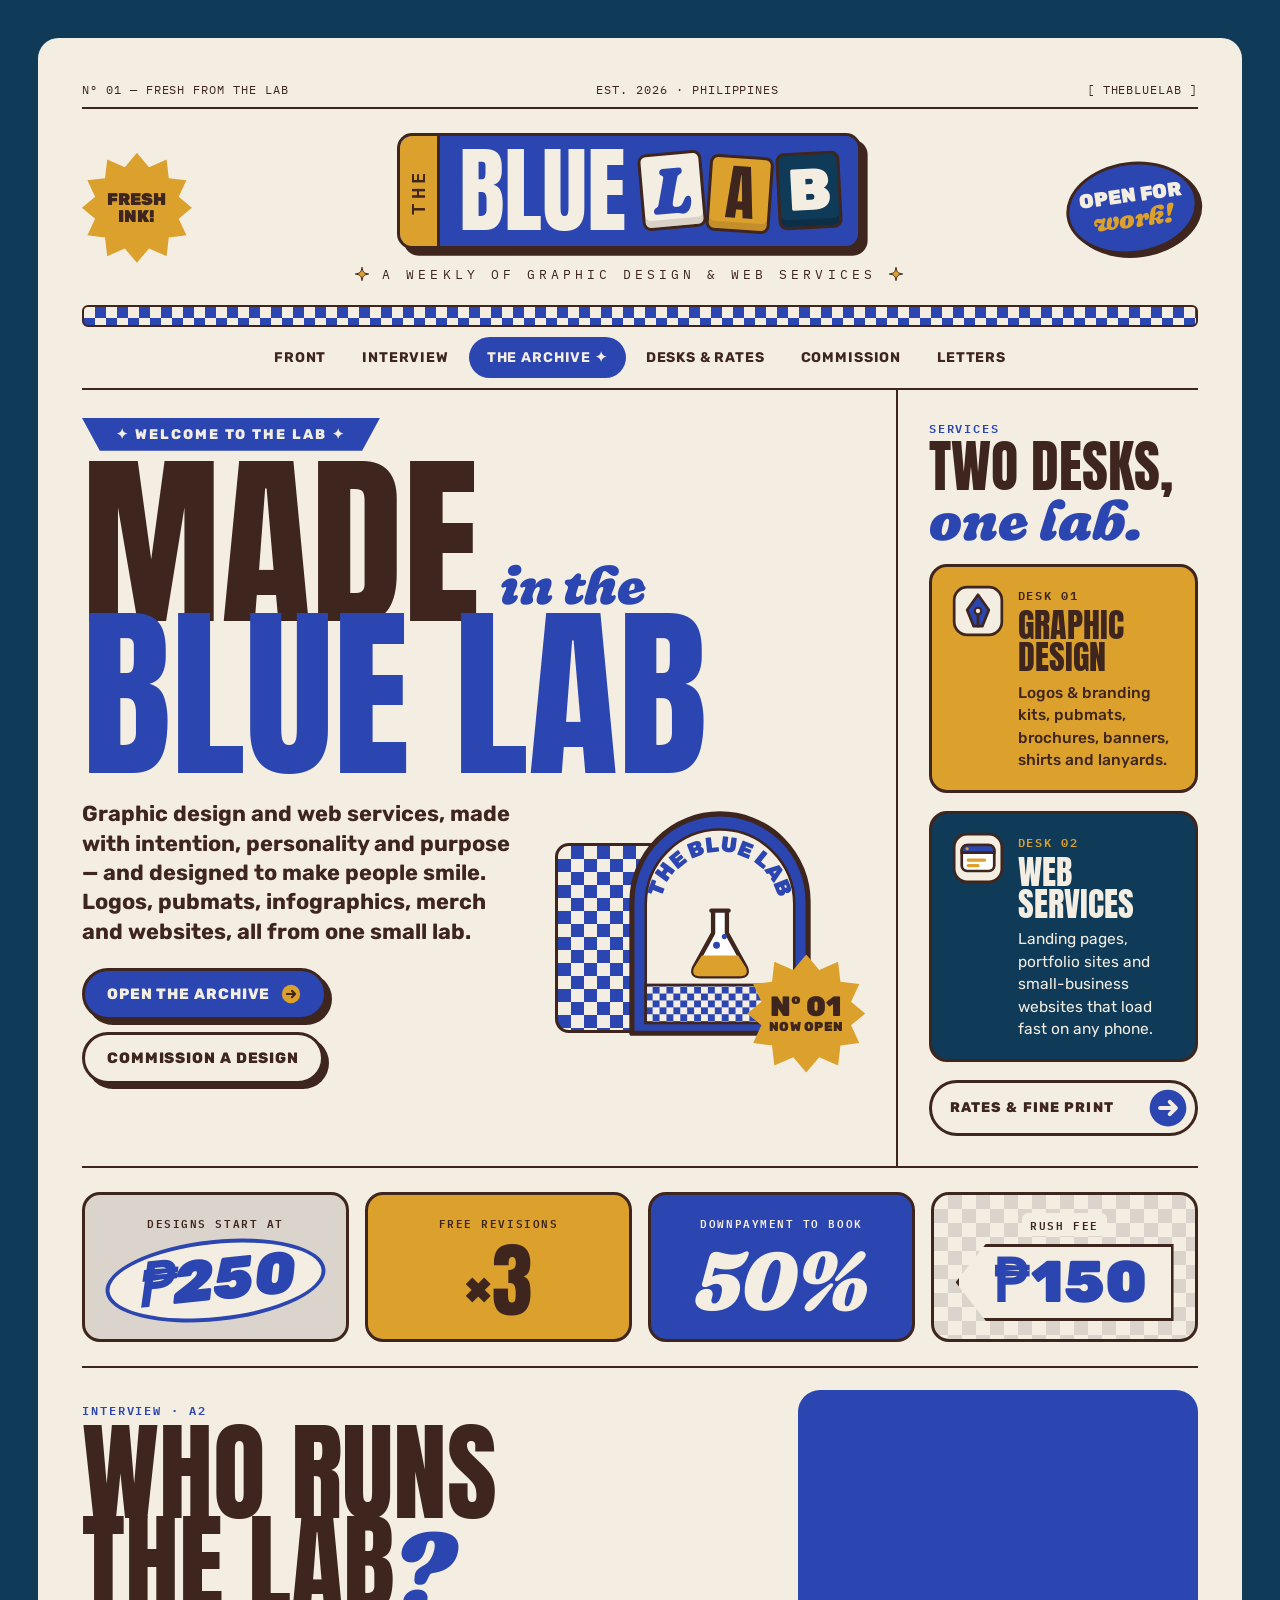
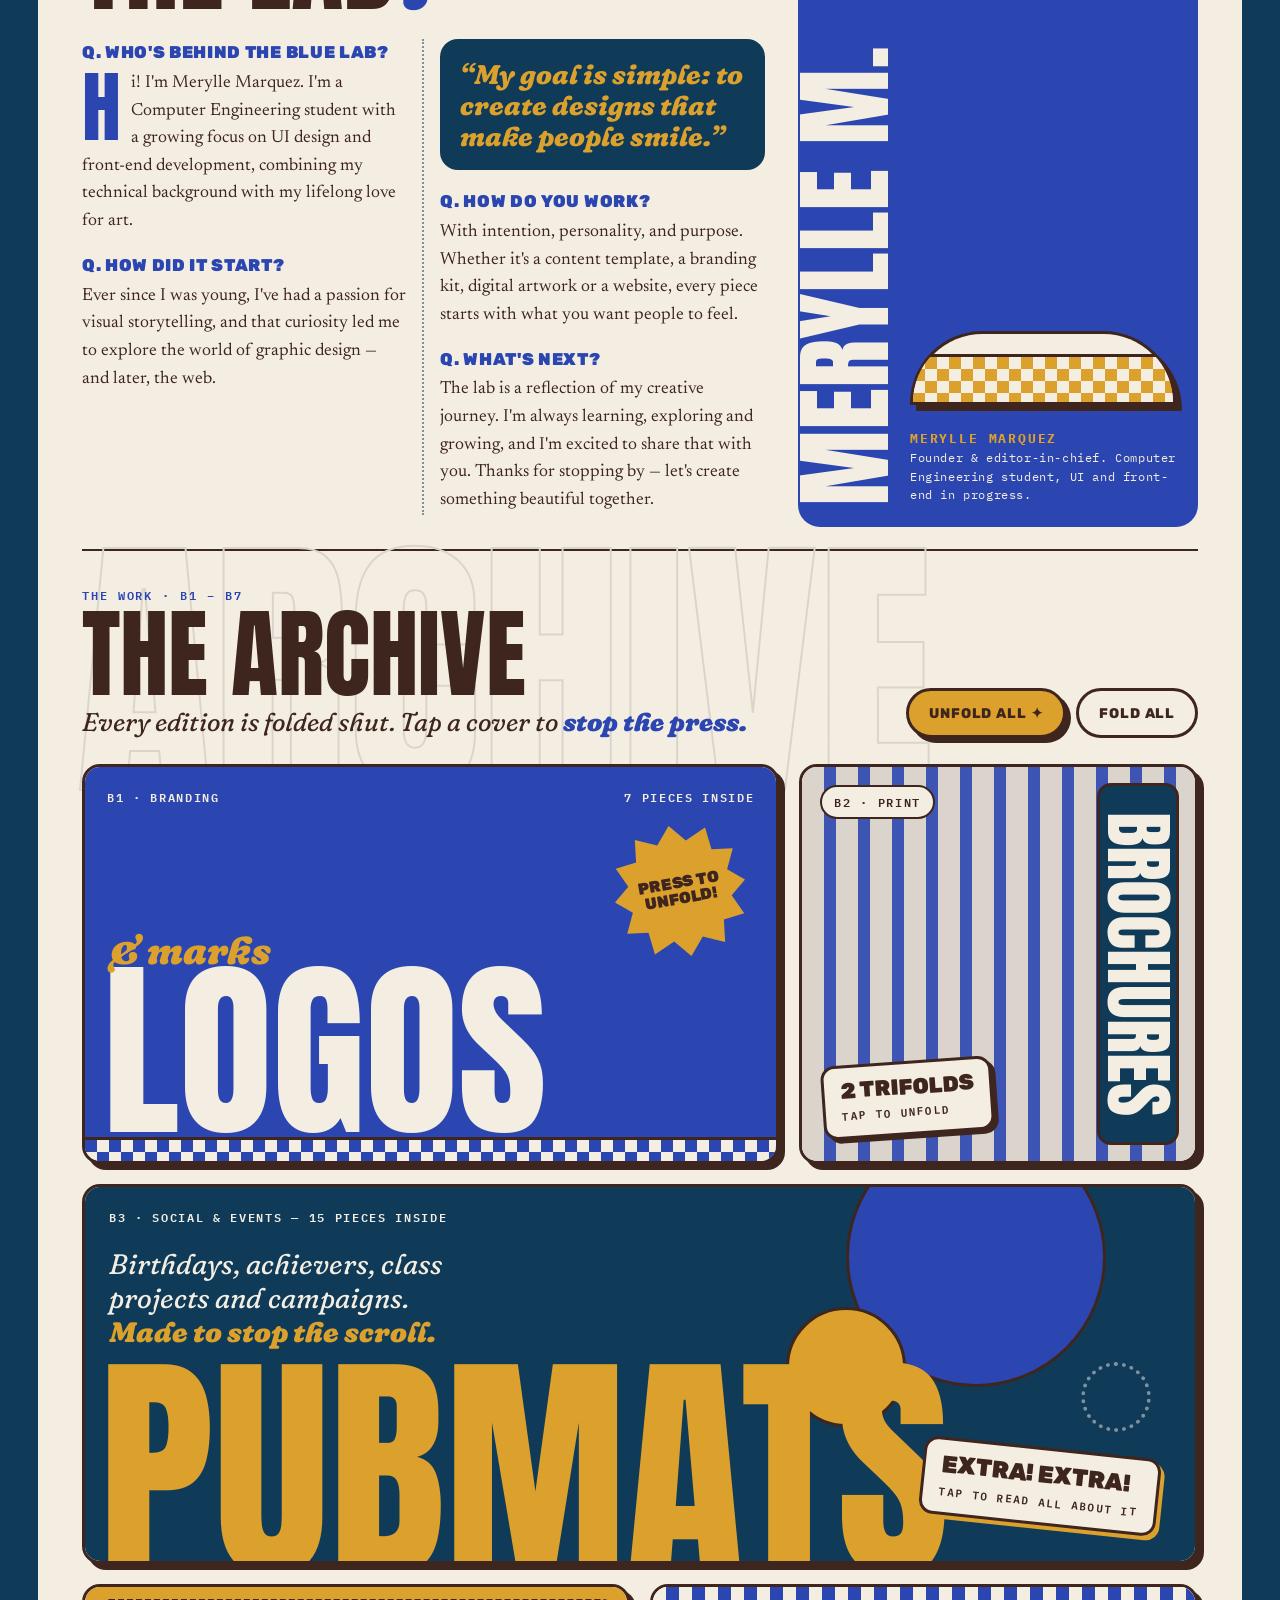
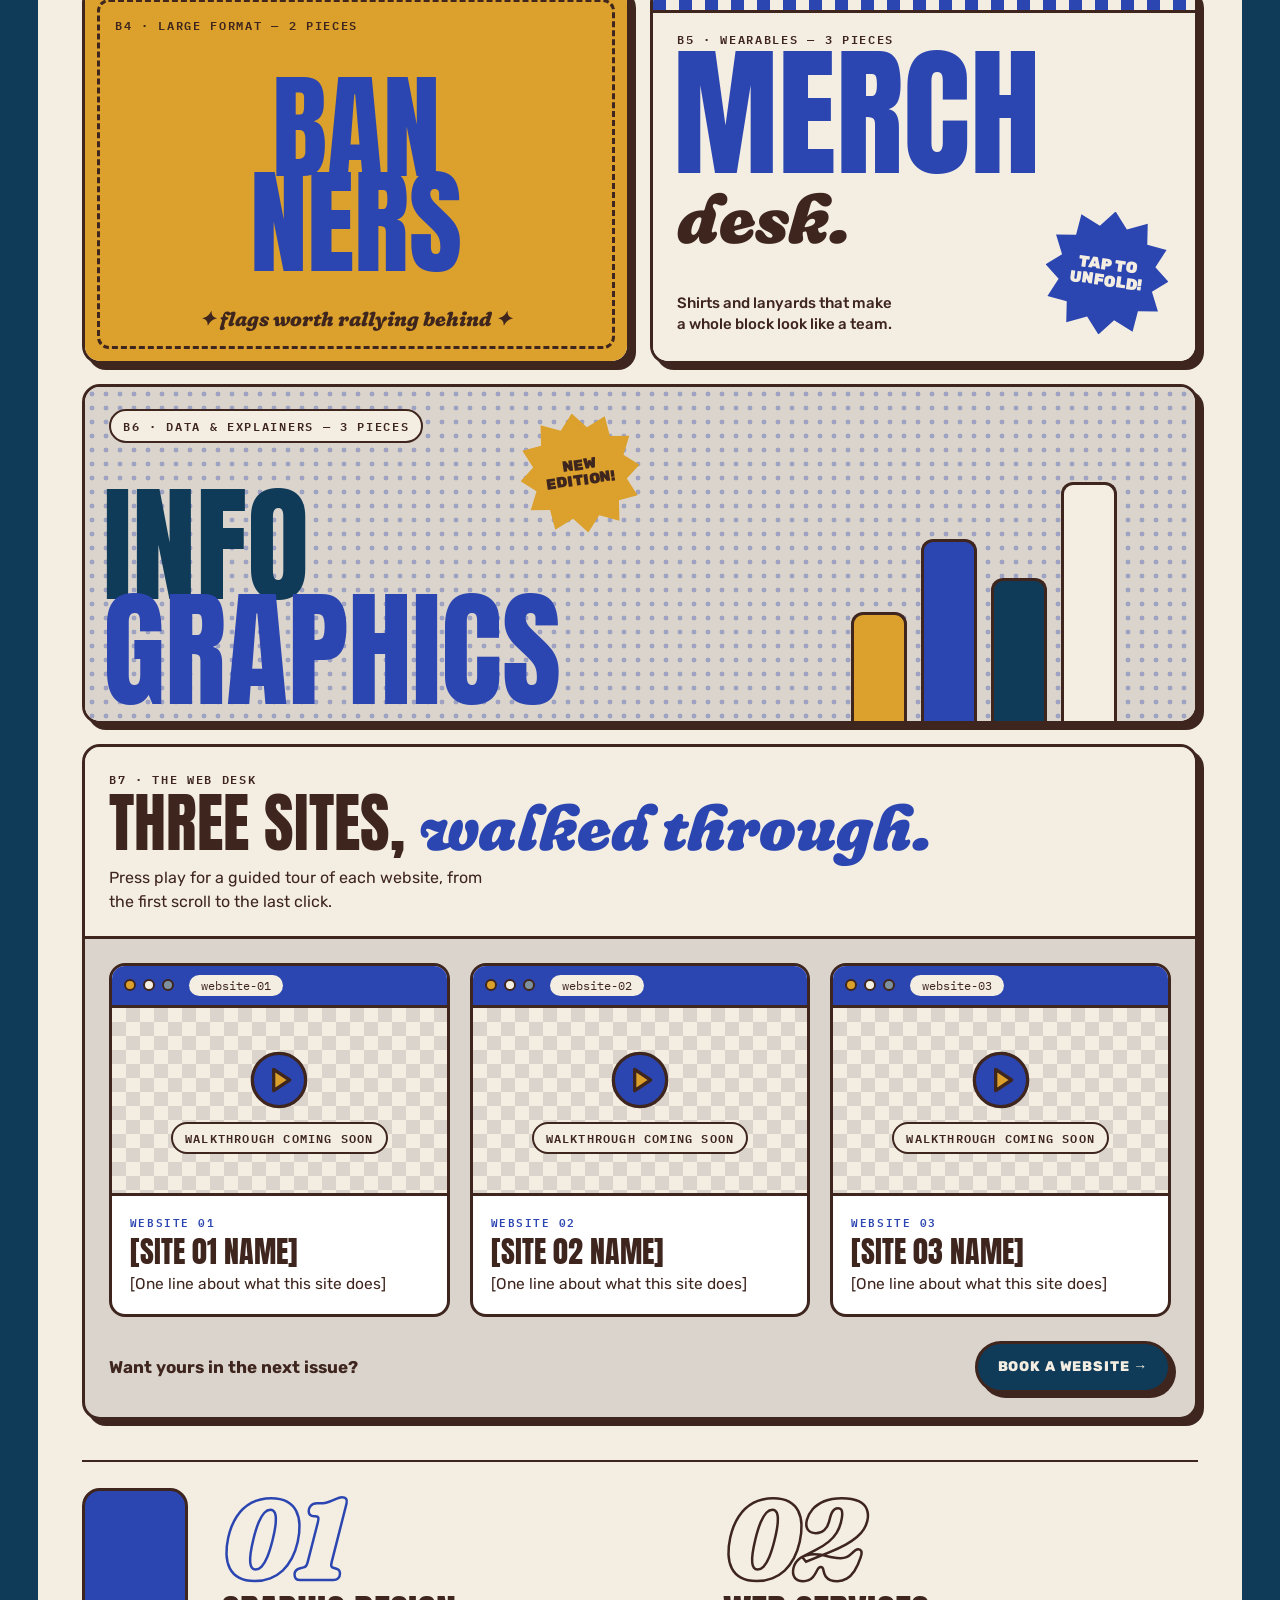
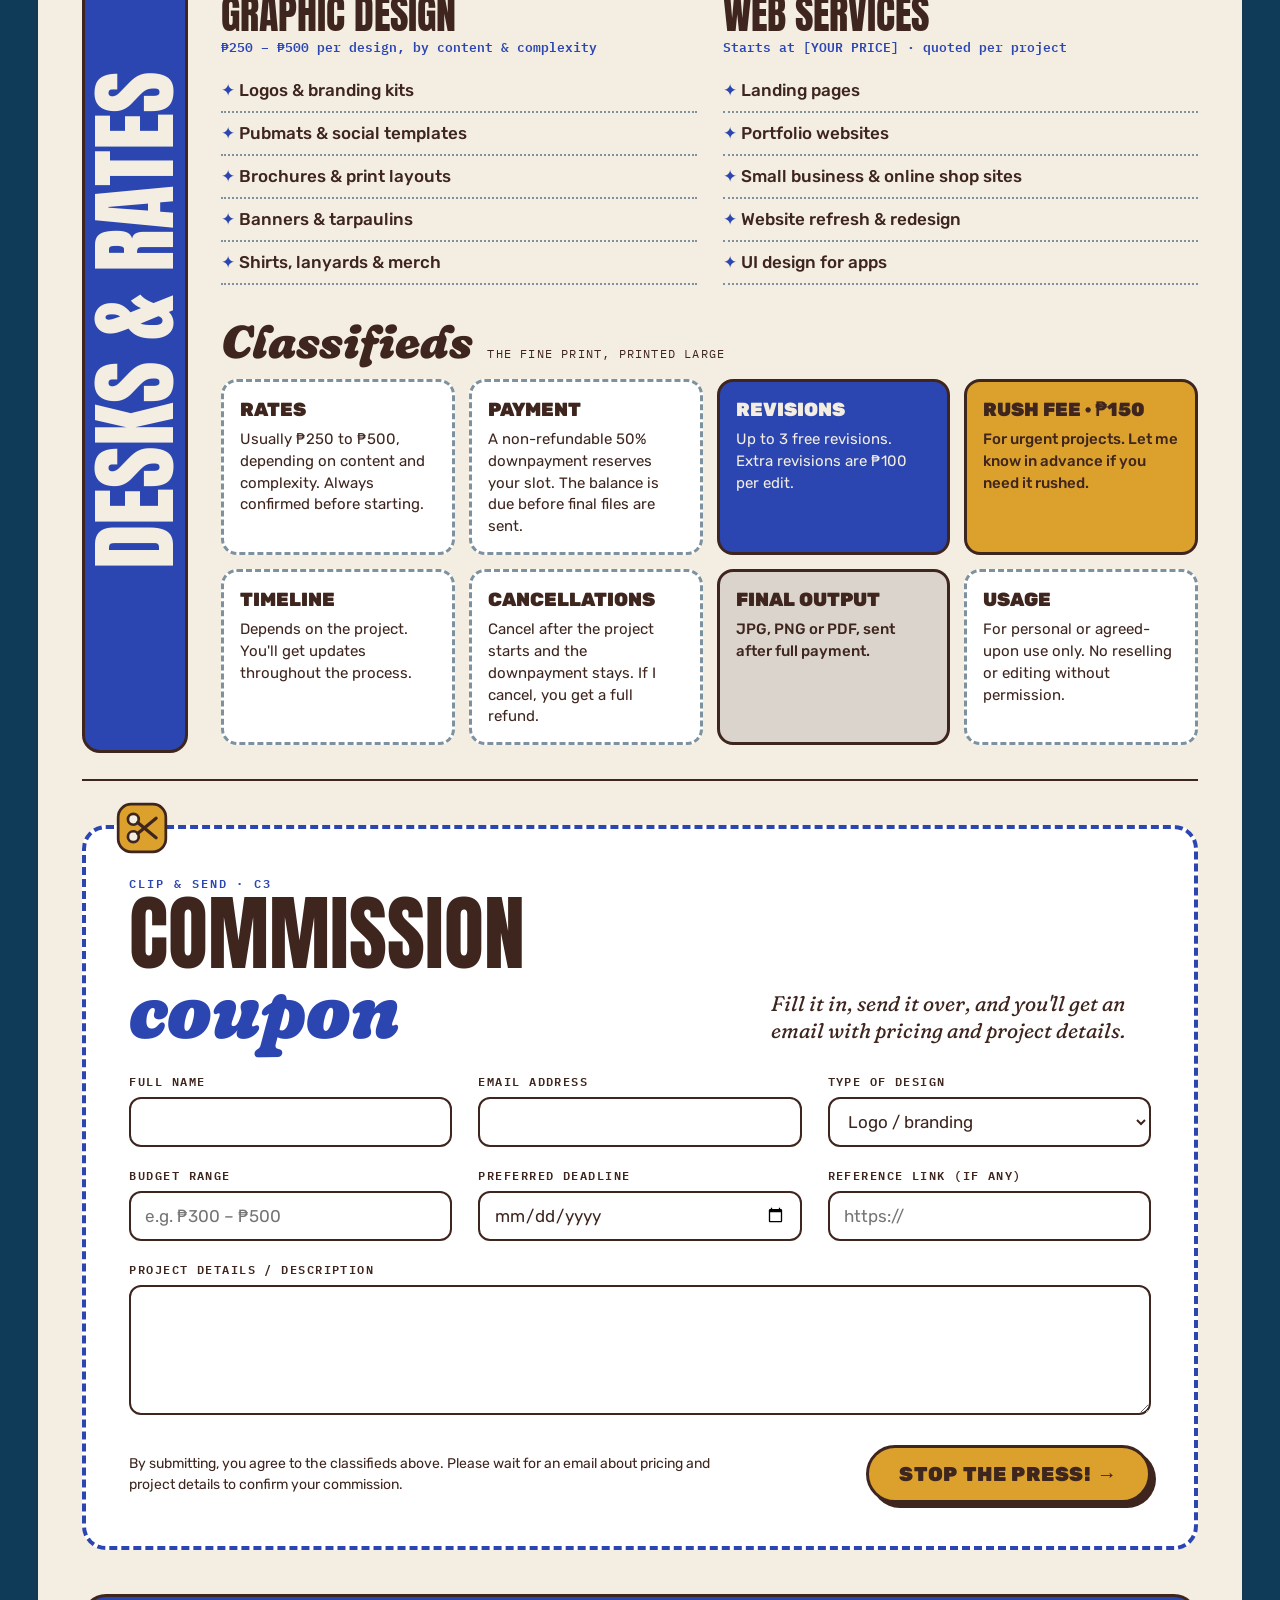
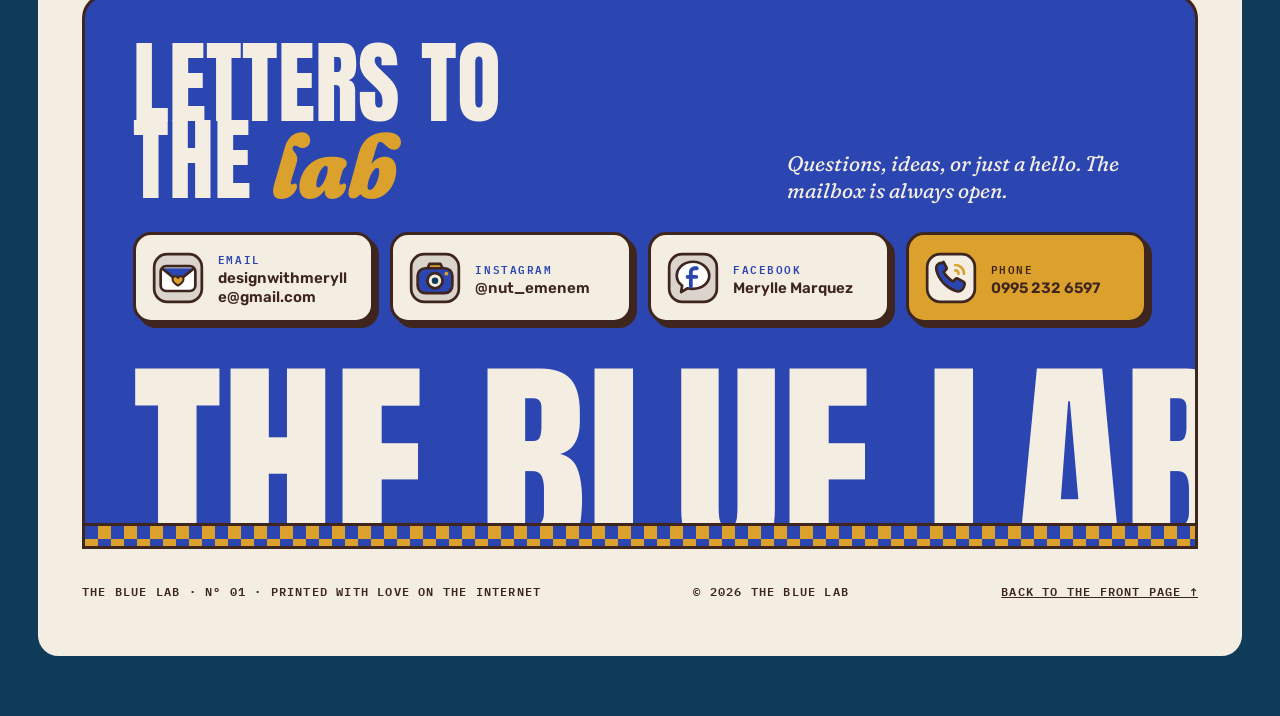
==== index.html @ 5b5dbfe7 "Add portfolio site with optimized WebP images and image optimizer tool" ====
<!doctype html>
<html lang="en">
<head>
<meta charset="utf-8">
<meta name="viewport" content="width=device-width, initial-scale=1">
<title>The Blue Lab — Graphic Design &amp; Web Services</title>
<meta name="description" content="The Blue Lab by Merylle Marquez: logos, pubmats, brochures, infographics, merch and websites, made to make people smile.">
<meta name="theme-color" content="#2c46b1">
<meta property="og:title" content="The Blue Lab — Graphic Design &amp; Web Services">
<meta property="og:description" content="Logos, pubmats, brochures, infographics, merch and websites, made to make people smile.">
<meta property="og:type" content="website">
<link rel="icon" href="favicon.svg" type="image/svg+xml">
<link rel="preconnect" href="https://fonts.googleapis.com">
<link rel="preconnect" href="https://fonts.gstatic.com" crossorigin>
<link href="https://fonts.googleapis.com/css2?family=Anton&family=Fraunces:ital,opsz,wght,SOFT,WONK@0,9..144,400..900,0..100,0..1;1,9..144,400..900,0..100,0..1&family=IBM+Plex+Mono:wght@400;600&family=Newsreader:ital,opsz,wght@0,6..72,400..700;1,6..72,400..700&family=Rubik:wght@400;500;700;800;900&display=swap" rel="stylesheet">
<link rel="stylesheet" href="css/style.css">
</head>
<body>
<div style="background: #0f3b59; padding: clamp(0px, 3vw, 44px) clamp(0px, 3vw, 44px) 60px; font-family: 'Rubik', sans-serif; color: #3e251e">
<main id="top" style="max-width: 1340px; margin: 0 auto; background: var(--paper); padding: clamp(16px, 3.4vw, 46px); overflow: hidden; border-radius: clamp(0px, 1.6vw, 22px)">

<!-- ================= MASTHEAD ================= -->
<header>
  <div style="display: flex; flex-wrap: wrap; justify-content: space-between; gap: 6px 20px; font-family: 'IBM Plex Mono', monospace; font-size: 12px; letter-spacing: .08em; text-transform: uppercase; padding-bottom: 10px; border-bottom: 2.5px solid #3e251e">
    <span>Nº 01 — Fresh from the lab</span>
    <span>Est. 2026 · Philippines</span>
    <span>[ thebluelab ]</span>
  </div>

  <div style="display: flex; flex-wrap: wrap; align-items: center; justify-content: space-between; gap: 18px; padding: 24px 0 22px">
    <div class="wobble mast-side" style="flex: 0 0 auto; width: 110px; height: 110px; display: flex; align-items: center; justify-content: center; text-align: center; background: var(--gold); clip-path: polygon(50% 0%, 61% 13%, 77% 6%, 79% 23%, 95% 25%, 88% 40%, 100% 50%, 88% 60%, 95% 75%, 79% 77%, 77% 94%, 61% 87%, 50% 100%, 39% 87%, 23% 94%, 21% 77%, 5% 75%, 12% 60%, 0% 50%, 12% 40%, 5% 25%, 21% 23%, 23% 6%, 39% 13%); font-family: 'Rubik', sans-serif; font-weight: 900; font-size: 17px; line-height: 1; text-transform: uppercase">Fresh<br>ink!</div>

    <div style="flex: 1 1 560px; min-width: 0; display: flex; flex-direction: column; align-items: center; text-align: center">
      <!-- logo: primary lockup -->
        <h1 aria-label="The Blue Lab" style="margin: 0; font-size: clamp(50px, 7.4vw, 104px); font-weight: 400; line-height: 1">
          <span aria-hidden="true" style="display: inline-flex; align-items: stretch; border: 3px solid #3e251e; border-radius: .16em; overflow: hidden; box-shadow: .07em .07em 0 #3e251e; background: var(--blue)">
            <span style="display: flex; align-items: center; justify-content: center; background: var(--gold); border-right: 3px solid #3e251e; padding: 0 .1em"><span style="writing-mode: vertical-rl; transform: rotate(180deg); font-family: 'IBM Plex Mono', monospace; font-weight: 600; font-size: .2em; letter-spacing: .24em">THE</span></span>
            <span style="display: flex; align-items: center; gap: .14em; padding: .13em .18em .13em .2em">
              <span style="font-family: 'Anton', sans-serif; line-height: .9; color: var(--paper)">BLUE</span>
              <span style="display: flex; gap: .06em; font-size: .74em">
                <span style="width: .92em; height: 1.1em; display: flex; align-items: center; justify-content: center; background: var(--paper); color: var(--blue); border: 3px solid #3e251e; border-radius: .12em; transform: rotate(-5deg); box-shadow: inset 0 -.1em 0 rgba(62,37,30,.14)"><span class="soft" style="font-style: italic; font-weight: 900; font-size: .92em; line-height: 1">L</span></span>
                <span style="width: .92em; height: 1.1em; display: flex; align-items: center; justify-content: center; background: var(--gold); color: #3e251e; border: 3px solid #3e251e; border-radius: .12em; transform: rotate(4deg) translateY(.05em); box-shadow: inset 0 -.1em 0 rgba(62,37,30,.14)"><span style="font-family: 'Anton', sans-serif; font-size: .86em; line-height: 1">A</span></span>
                <span style="width: .92em; height: 1.1em; display: flex; align-items: center; justify-content: center; background: #0f3b59; color: var(--paper); border: 3px solid #3e251e; border-radius: .12em; transform: rotate(-3deg); box-shadow: inset 0 -.1em 0 rgba(0,0,0,.2)"><span style="font-family: 'Rubik', sans-serif; font-weight: 900; font-size: .84em; line-height: 1">B</span></span>
              </span>
            </span>
          </span>
        </h1>
      <p style="margin: 16px 0 0; display: flex; align-items: center; gap: 12px; font-family: 'IBM Plex Mono', monospace; font-size: clamp(11px, 1.05vw, 14px); letter-spacing: .3em; text-transform: uppercase">
        <svg aria-hidden="true" width="16" height="16" viewBox="0 0 48 48"><path d="M24 4 C26 18 30 22 44 24 C30 26 26 30 24 44 C22 30 18 26 4 24 C18 22 22 18 24 4Z" fill="var(--gold)" stroke="#3e251e" stroke-width="3" stroke-linejoin="round"/></svg>
        A weekly of graphic design &amp; web services
        <svg aria-hidden="true" width="16" height="16" viewBox="0 0 48 48"><path d="M24 4 C26 18 30 22 44 24 C30 26 26 30 24 44 C22 30 18 26 4 24 C18 22 22 18 24 4Z" fill="var(--gold)" stroke="#3e251e" stroke-width="3" stroke-linejoin="round"/></svg>
      </p>
    </div>

    <div class="mast-side" style="flex: 0 0 auto; background: var(--blue); color: var(--paper); border: 3px solid #3e251e; border-radius: 50%; width: 132px; height: 92px; display: flex; flex-direction: column; align-items: center; justify-content: center; transform: rotate(-8deg); font-family: 'Rubik', sans-serif; font-weight: 900; font-size: 20px; line-height: 1; text-transform: uppercase; text-align: center; box-shadow: 4px 4px 0 #3e251e">Open for<span class="soft" style="font-style: italic; font-size: 26px; text-transform: none; color: var(--gold)">work!</span></div>
  </div>

  <div style="height: 22px; border: 2.5px solid #3e251e; border-radius: 6px; background: repeating-conic-gradient(var(--blue) 0 25%, var(--paper) 0 50%) 0 0 / 22px 22px"></div>

  <nav aria-label="Sections" style="display: flex; flex-wrap: wrap; justify-content: center; gap: 4px; padding: 10px 0; font-family: 'Rubik', sans-serif; font-size: 14px; font-weight: 700; letter-spacing: .06em; text-transform: uppercase; border-bottom: 2.5px solid #3e251e">
    <a class="navlink" href="#front" style="padding: 12px 16px; text-decoration: none">Front</a>
    <a class="navlink" href="#editor" style="padding: 12px 16px; text-decoration: none">Interview</a>
    <a href="#archive" style="padding: 12px 18px; text-decoration: none; background: var(--blue); color: var(--paper); border-radius: 999px">The Archive ✦</a>
    <a class="navlink" href="#services" style="padding: 12px 16px; text-decoration: none">Desks &amp; Rates</a>
    <a class="navlink" href="#coupon" style="padding: 12px 16px; text-decoration: none">Commission</a>
    <a class="navlink" href="#contact" style="padding: 12px 16px; text-decoration: none">Letters</a>
  </nav>
</header>

<!-- ================= FRONT ================= -->
<section id="front" style="display: flex; flex-wrap: wrap; border-bottom: 2.5px solid #3e251e">
  <div class="front-main" style="flex: 999 1 680px; min-width: 0; padding: 28px clamp(0px, 2.4vw, 32px) 30px 0; border-right: 2.5px solid #3e251e">
    <div style="display: inline-block; margin-bottom: 18px; background: var(--blue); color: var(--paper); padding: 8px 34px; clip-path: polygon(0 0, 100% 0, 94% 100%, 6% 100%); font-family: 'Rubik', sans-serif; font-weight: 800; font-size: 14px; letter-spacing: .14em; text-transform: uppercase">✦ Welcome to the lab ✦</div>
    <h2 aria-label="Made in the Blue Lab" style="margin: 0; font-weight: 400">
      <span style="display: flex; align-items: flex-end; gap: clamp(10px, 1.6vw, 22px); flex-wrap: wrap">
        <span style="font-family: 'Anton', sans-serif; font-size: clamp(92px, 14.5vw, 232px); line-height: .8; text-transform: uppercase">Made</span>
        <span class="soft" style="font-style: italic; font-weight: 900; font-size: clamp(32px, 4.2vw, 66px); line-height: 1; color: var(--blue); padding-bottom: .1em">in the</span>
      </span>
      <span style="display: block; font-family: 'Anton', sans-serif; font-size: clamp(92px, 14.5vw, 232px); line-height: .84; text-transform: uppercase; color: var(--blue)">Blue Lab</span>
    </h2>

    <div style="display: flex; flex-wrap: wrap; gap: 26px; align-items: center; margin-top: 26px">
      <div style="flex: 1 1 320px">
        <p style="margin: 0; font-weight: 700; font-size: clamp(19px, 1.7vw, 23px); line-height: 1.35">Graphic design and web services, made with intention, personality and purpose — and designed to make people smile. Logos, pubmats, infographics, merch and websites, all from one small lab.</p>
        <div style="display: flex; flex-wrap: wrap; gap: 12px; margin-top: 22px">
          <a class="lift" href="#archive" style="display: inline-flex; align-items: center; gap: 10px; min-height: 52px; padding: 0 22px; background: var(--blue); color: var(--paper); border: 3px solid #3e251e; border-radius: 999px; box-shadow: 5px 5px 0 #3e251e; font-weight: 800; font-size: 15px; letter-spacing: .06em; text-transform: uppercase; text-decoration: none">Open the archive
            <svg aria-hidden="true" width="22" height="22" viewBox="0 0 48 48"><circle cx="24" cy="24" r="20" fill="var(--gold)"/><path d="M15 24 H32 M26 17 L33 24 L26 31" fill="none" stroke="#3e251e" stroke-width="4.5" stroke-linecap="round" stroke-linejoin="round"/></svg></a>
          <a class="lift" href="#coupon" style="display: inline-flex; align-items: center; min-height: 52px; padding: 0 22px; background: var(--paper); border: 3px solid #3e251e; border-radius: 999px; box-shadow: 5px 5px 0 #3e251e; font-weight: 800; font-size: 15px; letter-spacing: .06em; text-transform: uppercase; text-decoration: none">Commission a design</a>
        </div>
      </div>
      <div aria-hidden="true" style="flex: 0 0 auto; position: relative; width: 310px; height: 270px">
        <div style="position: absolute; left: 0; top: 36px; width: 150px; height: 190px; border: 3px solid #3e251e; border-radius: 14px; background: repeating-conic-gradient(var(--blue) 0 25%, var(--paper) 0 50%) 0 0 / 26px 26px"></div>
        <svg viewBox="0 0 220 270" style="position: absolute; left: 70px; top: 0; width: 190px; height: auto"><defs><pattern id="chkF" width="16" height="16" patternUnits="userSpaceOnUse"><rect width="16" height="16" fill="var(--paper)"/><rect width="8" height="8" fill="var(--blue)"/><rect x="8" y="8" width="8" height="8" fill="var(--blue)"/></pattern><path id="arcF" d="M40 122 A70 70 0 0 1 180 122" fill="none"/></defs><path d="M8 262 V110 A102 102 0 0 1 212 110 V262 Z" fill="var(--blue)" stroke="#3e251e" stroke-width="6" stroke-linejoin="round"/><path d="M24 250 V112 A86 86 0 0 1 196 112 V250 Z" fill="var(--paper)" stroke="#3e251e" stroke-width="3"/><text font-family="Rubik, sans-serif" font-weight="900" font-size="25" fill="var(--blue)" text-anchor="middle"><textPath href="#arcF" startOffset="50%">THE BLUE LAB</textPath></text><path d="M100 120 H120 M102 120 V146 L80 186 Q76 196 88 196 H132 Q144 196 140 186 L118 146 V120" fill="#ffffff" stroke="#3e251e" stroke-width="5" stroke-linejoin="round" stroke-linecap="round"/><path d="M89 172 H131 L140 186 Q144 196 132 196 H88 Q76 196 80 186 Z" fill="var(--gold)"/><circle cx="106" cy="160" r="4" fill="var(--blue)"/><circle cx="115" cy="150" r="3" fill="var(--blue)"/><rect x="24" y="206" width="172" height="44" fill="url(#chkF)" stroke="#3e251e" stroke-width="3"/></svg>
        <div class="wobble" style="position: absolute; right: 0; bottom: 4px; width: 118px; height: 118px; background: var(--gold); clip-path: polygon(50% 0%, 61% 13%, 77% 6%, 79% 23%, 95% 25%, 88% 40%, 100% 50%, 88% 60%, 95% 75%, 79% 77%, 77% 94%, 61% 87%, 50% 100%, 39% 87%, 23% 94%, 21% 77%, 5% 75%, 12% 60%, 0% 50%, 12% 40%, 5% 25%, 21% 23%, 23% 6%, 39% 13%); display: flex; flex-direction: column; align-items: center; justify-content: center; text-align: center; font-family: 'Rubik', sans-serif; font-weight: 900; line-height: .95; text-transform: uppercase"><span style="font-size: 28px">Nº 01</span><span style="font-size: 13px; letter-spacing: .04em">Now open</span></div>
      </div>
    </div>
  </div>

  <aside style="flex: 1 1 300px; min-width: 0; padding: 28px 0 30px clamp(0px, 2.4vw, 32px); display: flex; flex-direction: column; gap: 18px">
    <div>
      <p style="margin: 0 0 4px; font-family: 'IBM Plex Mono', monospace; font-size: 12px; font-weight: 600; letter-spacing: .16em; text-transform: uppercase; color: var(--blue)">Services</p>
      <p style="margin: 0; font-family: 'Anton', sans-serif; font-size: clamp(44px, 4.4vw, 64px); line-height: .9; text-transform: uppercase">Two desks,<br><span class="soft" style="font-family: 'Fraunces', serif; font-style: italic; font-weight: 900; text-transform: none; color: var(--blue)">one lab.</span></p>
    </div>
    <div style="background: var(--gold); border: 3px solid #3e251e; border-radius: 18px; padding: 18px 20px; display: flex; gap: 14px; align-items: flex-start">
      <svg aria-hidden="true" width="52" height="52" viewBox="0 0 48 48" style="flex: none"><rect x="2" y="2" width="44" height="44" rx="12" fill="var(--paper)" stroke="#3e251e" stroke-width="2.5"/><path d="M24 9 L34 23 L28 38 H20 L14 23 Z" fill="var(--blue)" stroke="#3e251e" stroke-width="2.5" stroke-linejoin="round"/><path d="M24 26 V38" stroke="#3e251e" stroke-width="2.5" stroke-linecap="round"/><circle cx="24" cy="24" r="3" fill="var(--paper)" stroke="#3e251e" stroke-width="2"/></svg>
      <div>
        <p style="margin: 0 0 4px; font-family: 'IBM Plex Mono', monospace; font-size: 12px; font-weight: 600; letter-spacing: .14em; text-transform: uppercase">Desk 01</p>
        <p style="margin: 0 0 8px; font-family: 'Anton', sans-serif; font-size: 34px; line-height: .95; text-transform: uppercase">Graphic design</p>
        <p style="margin: 0; font-weight: 500; font-size: 15.5px; line-height: 1.45">Logos &amp; branding kits, pubmats, brochures, banners, shirts and lanyards.</p>
      </div>
    </div>
    <div style="background: #0f3b59; color: var(--paper); border: 3px solid #3e251e; border-radius: 18px; padding: 18px 20px; display: flex; gap: 14px; align-items: flex-start">
      <svg aria-hidden="true" width="52" height="52" viewBox="0 0 48 48" style="flex: none"><rect x="2" y="2" width="44" height="44" rx="12" fill="var(--paper)" stroke="#3e251e" stroke-width="2.5"/><rect x="9" y="12" width="30" height="24" rx="5" fill="#ffffff" stroke="#3e251e" stroke-width="2.5"/><path d="M9 19 H39" stroke="#3e251e" stroke-width="2.5"/><path d="M14 12 h20 a5 5 0 0 1 5 5 v2 H9 v-2 a5 5 0 0 1 5-5z" fill="var(--blue)" stroke="#3e251e" stroke-width="2.5"/><circle cx="14" cy="15.5" r="1.4" fill="var(--gold)"/><path d="M15 26 H30 M15 31 H24" stroke="var(--gold)" stroke-width="3" stroke-linecap="round"/></svg>
      <div>
        <p style="margin: 0 0 4px; font-family: 'IBM Plex Mono', monospace; font-size: 12px; font-weight: 600; letter-spacing: .14em; text-transform: uppercase; color: var(--gold)">Desk 02</p>
        <p style="margin: 0 0 8px; font-family: 'Anton', sans-serif; font-size: 34px; line-height: .95; text-transform: uppercase">Web services</p>
        <p style="margin: 0; font-size: 15.5px; line-height: 1.45">Landing pages, portfolio sites and small-business websites that load fast on any phone.</p>
      </div>
    </div>
    <a href="#services" style="display: flex; align-items: center; justify-content: space-between; gap: 12px; min-height: 56px; padding: 0 6px 0 18px; border: 3px solid #3e251e; border-radius: 999px; font-weight: 800; font-size: 14px; letter-spacing: .08em; text-transform: uppercase; text-decoration: none">Rates &amp; fine print
      <svg aria-hidden="true" width="42" height="42" viewBox="0 0 48 48"><circle cx="24" cy="24" r="21" fill="var(--blue)"/><path d="M15 24 H32 M26 17 L33 24 L26 31" fill="none" stroke="var(--paper)" stroke-width="4.5" stroke-linecap="round" stroke-linejoin="round"/></svg></a>
  </aside>
</section>

<!-- stats strip: price-tag ovals -->
<div style="display: grid; grid-template-columns: repeat(auto-fit, minmax(230px, 1fr)); gap: 16px; padding: 24px 0; border-bottom: 2.5px solid #3e251e">
  <div style="display: flex; flex-direction: column; align-items: center; gap: 8px; padding: 18px; background: #dbd4cc; border: 3px solid #3e251e; border-radius: 18px">
    <p style="margin: 0; font-family: 'IBM Plex Mono', monospace; font-size: 11px; font-weight: 600; letter-spacing: .14em; text-transform: uppercase">Designs start at</p>
    <p style="margin: 0; padding: 4px 26px; border: 4px solid var(--blue); border-radius: 50%; background: var(--paper); font-family: 'Rubik', sans-serif; font-weight: 900; font-style: italic; font-size: clamp(46px, 4.6vw, 64px); line-height: 1.1; color: var(--blue); transform: rotate(-6deg)">₱250</p>
  </div>
  <div style="display: flex; flex-direction: column; align-items: center; gap: 8px; padding: 18px; background: var(--gold); border: 3px solid #3e251e; border-radius: 18px">
    <p style="margin: 0; font-family: 'IBM Plex Mono', monospace; font-size: 11px; font-weight: 600; letter-spacing: .14em; text-transform: uppercase">Free revisions</p>
    <p style="margin: 0; font-family: 'Anton', sans-serif; font-size: clamp(64px, 6.4vw, 92px); line-height: 1">×3</p>
  </div>
  <div style="display: flex; flex-direction: column; align-items: center; gap: 8px; padding: 18px; background: var(--blue); color: var(--paper); border: 3px solid #3e251e; border-radius: 18px">
    <p style="margin: 0; font-family: 'IBM Plex Mono', monospace; font-size: 11px; font-weight: 600; letter-spacing: .14em; text-transform: uppercase">Downpayment to book</p>
    <p class="soft" style="margin: 0; font-family: 'Fraunces', serif; font-style: italic; font-weight: 900; font-size: clamp(64px, 6.4vw, 92px); line-height: 1">50%</p>
  </div>
  <div style="display: flex; flex-direction: column; align-items: center; gap: 8px; padding: 18px; border: 3px solid #3e251e; border-radius: 18px; background: repeating-conic-gradient(#dbd4cc 0 25%, var(--paper) 0 50%) 0 0 / 28px 28px">
    <p style="margin: 0; background: var(--paper); padding: 2px 8px; border-radius: 6px; font-family: 'IBM Plex Mono', monospace; font-size: 11px; font-weight: 600; letter-spacing: .14em; text-transform: uppercase">Rush fee</p>
    <p style="margin: 0; padding: 2px 24px 2px 34px; background: var(--paper); border: 3px solid #3e251e; clip-path: polygon(14% 0, 100% 0, 100% 100%, 14% 100%, 0 50%); font-family: 'Rubik', sans-serif; font-weight: 900; font-size: clamp(46px, 4.6vw, 64px); line-height: 1.15; color: var(--blue)">₱150</p>
  </div>
</div>

<!-- ================= INTERVIEW ================= -->
<section id="editor" style="display: flex; flex-wrap: wrap; gap: 0; border-bottom: 2.5px solid #3e251e">
  <article style="flex: 999 1 620px; min-width: 0; padding: 32px clamp(0px, 2.6vw, 34px) 34px 0">
    <p style="margin: 0 0 8px; font-family: 'IBM Plex Mono', monospace; font-size: 12px; font-weight: 600; letter-spacing: .16em; text-transform: uppercase; color: var(--blue)">Interview · A2</p>
    <h2 style="margin: 0 0 24px; font-family: 'Anton', sans-serif; font-weight: 400; font-size: clamp(64px, 8.4vw, 132px); line-height: .84; text-transform: uppercase">Who runs<br>the lab<span class="soft" style="font-family: 'Fraunces', serif; font-style: italic; font-weight: 900; color: var(--blue)">?</span></h2>
    <div style="column-width: 270px; column-gap: 34px; column-rule: 2px dotted #7d929e; font-family: 'Newsreader', serif; font-size: 17.5px; line-height: 1.58">
      <p style="margin: 0 0 4px; font-family: 'Rubik', sans-serif; font-weight: 900; font-size: 17px; letter-spacing: .04em; text-transform: uppercase; color: var(--blue)">Q. Who's behind The Blue Lab?</p>
      <p class="dropcap" style="margin: 0 0 16px">Hi! I'm Merylle Marquez. I'm a Computer Engineering student with a growing focus on UI design and front-end development, combining my technical background with my lifelong love for art.</p>
      <p style="margin: 0 0 4px; font-family: 'Rubik', sans-serif; font-weight: 900; font-size: 17px; letter-spacing: .04em; text-transform: uppercase; color: var(--blue)">Q. How did it start?</p>
      <p style="margin: 0 0 16px">Ever since I was young, I've had a passion for visual storytelling, and that curiosity led me to explore the world of graphic design — and later, the web.</p>
      <div style="break-inside: avoid; margin: 6px 0 18px; background: #0f3b59; border-radius: 18px; padding: 20px 20px 18px">
        <p class="soft" style="margin: 0; font-family: 'Fraunces', serif; font-style: italic; font-weight: 800; font-size: 27px; line-height: 1.15; color: var(--gold)">“My goal is simple: to create designs that make people smile.”</p>
      </div>
      <p style="margin: 0 0 4px; font-family: 'Rubik', sans-serif; font-weight: 900; font-size: 17px; letter-spacing: .04em; text-transform: uppercase; color: var(--blue)">Q. How do you work?</p>
      <p style="margin: 0 0 16px">With intention, personality, and purpose. Whether it's a content template, a branding kit, digital artwork or a website, every piece starts with what you want people to feel.</p>
      <p style="margin: 0 0 4px; font-family: 'Rubik', sans-serif; font-weight: 900; font-size: 17px; letter-spacing: .04em; text-transform: uppercase; color: var(--blue)">Q. What's next?</p>
      <p style="margin: 0 0 16px">The lab is a reflection of my creative journey. I'm always learning, exploring and growing, and I'm excited to share that with you. Thanks for stopping by — let's create something beautiful together.</p>
    </div>
  </article>

  <aside style="flex: 1 1 400px; min-width: 0; background: var(--blue); color: var(--paper); display: flex; align-items: stretch; overflow: hidden; border-radius: 22px; margin: 22px 0">
    <p aria-hidden="true" style="margin: 0; flex: none; writing-mode: vertical-rl; transform: rotate(180deg); font-family: 'Anton', sans-serif; font-size: clamp(72px, 8vw, 124px); line-height: .82; text-transform: uppercase; padding: 20px 6px 20px 14px">Merylle M.</p>
    <figure style="flex: 1 1 auto; margin: 0; display: flex; flex-direction: column; justify-content: flex-end; padding: 26px 22px 22px 8px; min-width: 0">
      <div style="position: relative; background: var(--paper); border: 3px solid #3e251e; border-radius: 999px 999px 18px 18px; overflow: hidden; box-shadow: 6px 6px 0 #3e251e">
        <img src="images/about/editor.webp" loading="lazy" decoding="async" alt="Portrait of Merylle Marquez" style="position: relative; z-index: 1; width: 76%; margin: 30px auto 0">
        <div style="position: absolute; left: 0; right: 0; bottom: 0; height: 48px; z-index: 2; border-top: 3px solid #3e251e; background: repeating-conic-gradient(var(--gold) 0 25%, var(--paper) 0 50%) 0 0 / 24px 24px"></div>
      </div>
      <figcaption style="margin-top: 24px; font-family: 'IBM Plex Mono', monospace; font-size: 12px; line-height: 1.55; letter-spacing: .05em"><strong style="display: block; font-size: 13px; letter-spacing: .14em; text-transform: uppercase; color: var(--gold)">Merylle Marquez</strong>Founder &amp; editor-in-chief. Computer Engineering student, UI and front-end in progress.</figcaption>
    </figure>
  </aside>
</section>

<!-- ================= THE ARCHIVE ================= -->
<section id="archive" style="position: relative; padding: 34px 0 40px; border-bottom: 2.5px solid #3e251e">
  <p aria-hidden="true" style="position: absolute; left: -6px; top: 8px; margin: 0; font-family: 'Anton', sans-serif; font-size: clamp(130px, 22vw, 340px); line-height: .8; text-transform: uppercase; color: transparent; -webkit-text-stroke: 2px #dbd4cc; white-space: nowrap; pointer-events: none">Archive</p>
  <div style="position: relative; display: flex; flex-wrap: wrap; align-items: flex-end; justify-content: space-between; gap: 18px 30px; margin-bottom: 26px">
    <div>
      <p style="margin: 0 0 8px; font-family: 'IBM Plex Mono', monospace; font-size: 12px; font-weight: 600; letter-spacing: .16em; text-transform: uppercase; color: var(--blue)">The work · B1 – B7</p>
      <h2 style="margin: 0; font-family: 'Anton', sans-serif; font-weight: 400; font-size: clamp(60px, 7.6vw, 116px); line-height: .86; text-transform: uppercase">The Archive</h2>
      <p class="soft" style="margin: 10px 0 0; font-family: 'Fraunces', serif; font-style: italic; font-size: clamp(20px, 2vw, 26px)">Every edition is folded shut. Tap a cover to <span style="font-weight: 900; color: var(--blue)">stop the press.</span></p>
    </div>
    <div style="display: flex; gap: 10px; flex-wrap: wrap">
      <button class="lift" type="button" data-action="open-all" style="min-height: 50px; padding: 0 20px; border: 3px solid #3e251e; border-radius: 999px; background: var(--gold); box-shadow: 5px 5px 0 #3e251e; font-weight: 800; font-size: 14px; letter-spacing: .06em; text-transform: uppercase; cursor: pointer">Unfold all ✦</button>
      <button type="button" data-action="close-all" style="min-height: 50px; padding: 0 20px; border: 3px solid #3e251e; border-radius: 999px; background: transparent; font-weight: 800; font-size: 14px; letter-spacing: .06em; text-transform: uppercase; cursor: pointer">Fold all</button>
    </div>
  </div>

  <div style="position: relative; display: flex; flex-wrap: wrap; gap: 20px">

    <!-- B1 LOGOS -->
    <div class="edition" data-edition="logos" style="position: relative; flex: 2 1 560px; min-width: 0; min-height: 400px; border: 3px solid #3e251e; border-radius: 18px; background: #ffffff; perspective: 1800px; box-shadow: 6px 6px 0 #3e251e">
      <div class="edition-panel reveal" id="panel-logos" hidden style="--wash: var(--blue); --dot: var(--paper); padding: 22px; height: 100%; border-radius: 15px">
          <div style="display: flex; align-items: baseline; justify-content: space-between; gap: 12px; flex-wrap: wrap; margin-bottom: 16px">
            <p style="margin: 0; font-family: 'Anton', sans-serif; font-size: 40px; line-height: 1; text-transform: uppercase">Logos <span class="soft" style="font-family: 'Fraunces', serif; font-style: italic; font-weight: 900; text-transform: none; color: var(--blue)">&amp; marks</span></p>
            <button type="button" data-toggle="logos" style="min-height: 44px; padding: 0 16px; border: 2.5px solid #3e251e; border-radius: 999px; background: transparent; font-weight: 700; font-size: 13px; letter-spacing: .06em; text-transform: uppercase; cursor: pointer">Fold it back ↑</button>
          </div>
          <div style="display: grid; grid-template-columns: repeat(auto-fit, minmax(150px, 1fr)); gap: 16px" data-grid="logos"></div>
        </div>
      
      <button type="button" class="flap" data-toggle="logos" aria-expanded="false" aria-controls="panel-logos" aria-label="Unfold B1, logos and marks, 5 pieces" style="background: var(--blue); color: var(--paper)">
        <span style="position: absolute; left: 22px; top: 20px; right: 22px; display: flex; justify-content: space-between; font-family: 'IBM Plex Mono', monospace; font-size: 12px; font-weight: 600; letter-spacing: .14em; text-transform: uppercase"><span>B1 · Branding</span><span><span data-count-for="logos" data-unit="piece">5 pieces</span> inside</span></span>
        <span class="press" style="position: absolute; right: 30px; top: 58px; width: 132px; height: 132px; background: var(--gold); color: #3e251e; clip-path: polygon(50% 0%, 61% 13%, 77% 6%, 79% 23%, 95% 25%, 88% 40%, 100% 50%, 88% 60%, 95% 75%, 79% 77%, 77% 94%, 61% 87%, 50% 100%, 39% 87%, 23% 94%, 21% 77%, 5% 75%, 12% 60%, 0% 50%, 12% 40%, 5% 25%, 21% 23%, 23% 6%, 39% 13%); display: flex; align-items: center; justify-content: center; text-align: center; font-family: 'Rubik', sans-serif; font-weight: 900; font-size: 16px; line-height: 1; text-transform: uppercase; transform: rotate(-10deg)">Press to<br>unfold!</span>
        <span style="position: absolute; left: 18px; bottom: 34px; font-family: 'Anton', sans-serif; font-size: clamp(120px, 15vw, 220px); line-height: .8; text-transform: uppercase">Logos</span>
        <span class="soft" style="position: absolute; left: 24px; bottom: clamp(132px, 14.6vw, 210px); font-family: 'Fraunces', serif; font-style: italic; font-weight: 900; font-size: clamp(28px, 3vw, 44px); color: var(--gold)">&amp; marks</span>
        <span style="position: absolute; left: 0; right: 0; bottom: 0; height: 24px; border-top: 3px solid #3e251e; background: repeating-conic-gradient(var(--paper) 0 25%, var(--blue) 0 50%) 0 0 / 24px 24px"></span>
      </button>
    </div>

    <!-- B2 BROCHURES -->
    <div class="edition" data-edition="brochures" style="position: relative; flex: 1 1 330px; min-width: 0; min-height: 400px; border: 3px solid #3e251e; border-radius: 18px; background: #ffffff; perspective: 1800px; box-shadow: 6px 6px 0 #3e251e">
      <div class="edition-panel reveal" id="panel-brochures" hidden style="--wash: #0f3b59; --dot: var(--gold); padding: 22px; border-radius: 15px">
          <div style="display: flex; align-items: baseline; justify-content: space-between; gap: 12px; flex-wrap: wrap; margin-bottom: 16px">
            <p style="margin: 0; font-family: 'Anton', sans-serif; font-size: 40px; line-height: 1; text-transform: uppercase">Brochures</p>
            <button type="button" data-toggle="brochures" style="min-height: 44px; padding: 0 16px; border: 2.5px solid #3e251e; border-radius: 999px; background: transparent; font-weight: 700; font-size: 13px; letter-spacing: .06em; text-transform: uppercase; cursor: pointer">Fold ↑</button>
          </div>
          <div style="display: flex; flex-direction: column; gap: 16px" data-grid="brochures"></div>
        </div>
      
      <button type="button" class="flap" data-toggle="brochures" aria-expanded="false" aria-controls="panel-brochures" aria-label="Unfold B2, brochures, 2 pieces" style="background: #dbd4cc">
        <span style="position: absolute; inset: 0; background: repeating-linear-gradient(90deg, transparent 0 22px, var(--blue) 22px 34px); opacity: .9"></span>
        <span style="position: absolute; left: 18px; top: 18px; background: var(--paper); border: 2.5px solid #3e251e; border-radius: 999px; padding: 5px 12px; font-family: 'IBM Plex Mono', monospace; font-size: 12px; font-weight: 600; letter-spacing: .14em; text-transform: uppercase">B2 · Print</span>
        <span style="position: absolute; right: 16px; top: 16px; bottom: 16px; background: #0f3b59; color: var(--paper); border: 3px solid #3e251e; border-radius: 14px; writing-mode: vertical-rl; display: flex; align-items: center; justify-content: center; padding: 8px 6px; font-family: 'Anton', sans-serif; font-size: clamp(56px, 5.6vw, 80px); line-height: .9; text-transform: uppercase">Brochures</span>
        <span class="press" style="position: absolute; left: 20px; bottom: 26px; background: var(--paper); border: 3px solid #3e251e; border-radius: 14px; padding: 12px 16px; font-family: 'Rubik', sans-serif; font-weight: 900; font-size: 22px; line-height: 1; text-transform: uppercase; transform: rotate(-4deg); box-shadow: 4px 4px 0 #3e251e"><span data-count-for="brochures" data-unit="trifold">2 trifolds</span><br><span style="font-family: 'IBM Plex Mono', monospace; font-weight: 600; font-size: 11px; letter-spacing: .12em">tap to unfold</span></span>
      </button>
    </div>

    <!-- B3 PUBMATS -->
    <div class="edition" data-edition="pubmats" style="position: relative; flex: 1 1 100%; min-width: 0; min-height: 380px; border: 3px solid #3e251e; border-radius: 18px; background: #ffffff; perspective: 2200px; box-shadow: 6px 6px 0 #3e251e">
      <div class="edition-panel reveal" id="panel-pubmats" hidden style="--wash: #0f3b59; --dot: var(--blue); padding: 24px; border-radius: 15px">
          <div style="display: flex; align-items: baseline; justify-content: space-between; gap: 12px; flex-wrap: wrap; margin-bottom: 20px">
            <p style="margin: 0; font-family: 'Anton', sans-serif; font-size: 44px; line-height: 1; text-transform: uppercase">Pubmats <span class="soft" style="font-family: 'Fraunces', serif; font-style: italic; font-weight: 900; text-transform: none; color: var(--blue)">— the publicity page</span></p>
            <button type="button" data-toggle="pubmats" style="min-height: 44px; padding: 0 16px; border: 2.5px solid #3e251e; border-radius: 999px; background: transparent; font-weight: 700; font-size: 13px; letter-spacing: .06em; text-transform: uppercase; cursor: pointer">Fold it back ↑</button>
          </div>
          <div style="display: grid; grid-template-columns: repeat(auto-fill, minmax(200px, 1fr)); gap: 22px" data-grid="pubmats"></div>
        </div>
      
      <button type="button" class="flap" data-toggle="pubmats" aria-expanded="false" aria-controls="panel-pubmats" aria-label="Unfold B3, pubmats, 8 pieces" style="background: #0f3b59; color: var(--paper)">
        <span aria-hidden="true" style="position: absolute; right: 8%; top: -60px; width: 260px; height: 260px; border-radius: 50%; background: var(--blue); border: 3px solid #3e251e"></span>
        <span aria-hidden="true" style="position: absolute; right: 26%; top: 120px; width: 120px; height: 120px; border-radius: 50%; background: var(--gold); border: 3px solid #3e251e"></span>
        <span aria-hidden="true" style="position: absolute; right: 4%; top: 175px; width: 70px; height: 70px; border-radius: 50%; border: 4px dotted #7d929e"></span>
        <span style="position: absolute; left: 24px; top: 20px; font-family: 'IBM Plex Mono', monospace; font-size: 12px; font-weight: 600; letter-spacing: .14em; text-transform: uppercase">B3 · Social &amp; events — <span data-count-for="pubmats" data-unit="piece">8 pieces</span> inside</span>
        <span class="soft" style="position: absolute; left: 24px; top: 60px; max-width: 360px; font-family: 'Fraunces', serif; font-style: italic; font-size: clamp(22px, 2.2vw, 30px); line-height: 1.2">Birthdays, achievers, class projects and campaigns. <span style="color: var(--gold); font-weight: 900">Made to stop the scroll.</span></span>
        <span style="position: absolute; left: 14px; bottom: -6px; font-family: 'Anton', sans-serif; font-size: clamp(130px, 19vw, 300px); line-height: .8; text-transform: uppercase; color: var(--gold)">Pubmats</span>
        <span class="press" style="position: absolute; right: 36px; bottom: 36px; background: var(--paper); color: #3e251e; border: 3px solid #3e251e; border-radius: 14px; padding: 12px 16px; font-family: 'Rubik', sans-serif; font-weight: 900; font-size: 24px; line-height: 1; text-transform: uppercase; transform: rotate(6deg); box-shadow: 4px 4px 0 var(--gold)">Extra! Extra!<br><span style="font-family: 'IBM Plex Mono', monospace; font-weight: 600; font-size: 11px; letter-spacing: .12em">tap to read all about it</span></span>
      </button>
    </div>

    <!-- B4 BANNERS -->
    <div class="edition" data-edition="banners" style="position: relative; flex: 1 1 420px; min-width: 0; min-height: 380px; border: 3px solid #3e251e; border-radius: 18px; background: #ffffff; perspective: 1800px; box-shadow: 6px 6px 0 #3e251e">
      <div class="edition-panel reveal" id="panel-banners" hidden style="--wash: var(--gold); --dot: #3e251e; padding: 22px; border-radius: 15px">
          <div style="display: flex; align-items: baseline; justify-content: space-between; gap: 12px; flex-wrap: wrap; margin-bottom: 16px">
            <p style="margin: 0; font-family: 'Anton', sans-serif; font-size: 40px; line-height: 1; text-transform: uppercase">Banners</p>
            <button type="button" data-toggle="banners" style="min-height: 44px; padding: 0 16px; border: 2.5px solid #3e251e; border-radius: 999px; background: transparent; font-weight: 700; font-size: 13px; letter-spacing: .06em; text-transform: uppercase; cursor: pointer">Fold ↑</button>
          </div>
          <div style="display: grid; grid-template-columns: repeat(auto-fit, minmax(160px, 1fr)); gap: 16px" data-grid="banners"></div>
        </div>
      
      <button type="button" class="flap" data-toggle="banners" aria-expanded="false" aria-controls="panel-banners" aria-label="Unfold B4, banners, 2 pieces" style="background: var(--gold); color: #3e251e">
        <span style="position: absolute; inset: 12px; border: 3px dashed #3e251e; border-radius: 12px"></span>
        <span style="position: absolute; left: 30px; top: 28px; font-family: 'IBM Plex Mono', monospace; font-size: 12px; font-weight: 600; letter-spacing: .14em; text-transform: uppercase">B4 · Large format — <span data-count-for="banners" data-unit="piece">2 pieces</span></span>
        <span style="position: absolute; left: 26px; right: 26px; top: 50%; transform: translateY(-50%); text-align: center; font-family: 'Anton', sans-serif; font-size: clamp(84px, 9vw, 140px); line-height: .82; text-transform: uppercase; color: var(--blue)">Ban<br>ners</span>
        <span class="soft" style="position: absolute; left: 0; right: 0; bottom: 30px; text-align: center; font-family: 'Fraunces', serif; font-style: italic; font-weight: 800; font-size: 20px">✦ flags worth rallying behind ✦</span>
      </button>
    </div>

    <!-- B5 MERCH -->
    <div class="edition" data-edition="merch" style="position: relative; flex: 1 1 420px; min-width: 0; min-height: 380px; border: 3px solid #3e251e; border-radius: 18px; background: #ffffff; perspective: 1800px; box-shadow: 6px 6px 0 #3e251e">
      <div class="edition-panel reveal" id="panel-merch" hidden style="--wash: var(--blue); --dot: var(--gold); padding: 22px; border-radius: 15px">
          <div style="display: flex; align-items: baseline; justify-content: space-between; gap: 12px; flex-wrap: wrap; margin-bottom: 16px">
            <p style="margin: 0; font-family: 'Anton', sans-serif; font-size: 40px; line-height: 1; text-transform: uppercase">Merch <span class="soft" style="font-family: 'Fraunces', serif; font-style: italic; font-weight: 900; text-transform: none; color: var(--blue)">desk</span></p>
            <button type="button" data-toggle="merch" style="min-height: 44px; padding: 0 16px; border: 2.5px solid #3e251e; border-radius: 999px; background: transparent; font-weight: 700; font-size: 13px; letter-spacing: .06em; text-transform: uppercase; cursor: pointer">Fold ↑</button>
          </div>
          <div style="display: grid; grid-template-columns: repeat(auto-fit, minmax(170px, 1fr)); gap: 16px; align-items: center" data-grid="merch"></div>
        </div>
      
      <button type="button" class="flap" data-toggle="merch" aria-expanded="false" aria-controls="panel-merch" aria-label="Unfold B5, merch, 2 pieces" style="background: var(--paper); color: #3e251e">
        <span style="position: absolute; left: 0; right: 0; top: 0; height: 26px; border-bottom: 3px solid #3e251e; background: repeating-conic-gradient(var(--blue) 0 25%, var(--paper) 0 50%) 0 0 / 26px 26px"></span>
        <span style="position: absolute; left: 24px; top: 42px; font-family: 'IBM Plex Mono', monospace; font-size: 12px; font-weight: 600; letter-spacing: .14em; text-transform: uppercase">B5 · Wearables — <span data-count-for="merch" data-unit="piece">2 pieces</span></span>
        <span style="position: absolute; left: 20px; top: 70px; font-family: 'Anton', sans-serif; font-size: clamp(100px, 11vw, 170px); line-height: .8; text-transform: uppercase; color: var(--blue)">Merch</span>
        <span class="soft" style="position: absolute; left: 24px; top: clamp(156px, 15.4vw, 216px); font-family: 'Fraunces', serif; font-style: italic; font-weight: 900; font-size: clamp(54px, 5.4vw, 84px); line-height: 1">desk.</span>
        <span style="position: absolute; left: 24px; bottom: 26px; max-width: 220px; font-weight: 500; font-size: 15px; line-height: 1.4">Shirts and lanyards that make a whole block look like a team.</span>
        <span class="press" aria-hidden="true" style="position: absolute; right: 26px; bottom: 26px; width: 124px; height: 124px; background: var(--blue); color: var(--paper); clip-path: polygon(50% 0%, 61% 13%, 77% 6%, 79% 23%, 95% 25%, 88% 40%, 100% 50%, 88% 60%, 95% 75%, 79% 77%, 77% 94%, 61% 87%, 50% 100%, 39% 87%, 23% 94%, 21% 77%, 5% 75%, 12% 60%, 0% 50%, 12% 40%, 5% 25%, 21% 23%, 23% 6%, 39% 13%); display: flex; align-items: center; justify-content: center; text-align: center; font-family: 'Rubik', sans-serif; font-weight: 900; font-size: 16px; line-height: 1; text-transform: uppercase; transform: rotate(8deg)">Tap to<br>unfold!</span>
      </button>
    </div>

    <!-- B6 INFOGRAPHICS -->
    <div class="edition" data-edition="infographics" style="position: relative; flex: 1 1 100%; min-width: 0; min-height: 340px; border: 3px solid #3e251e; border-radius: 18px; background: #ffffff; perspective: 2200px; box-shadow: 6px 6px 0 #3e251e">
      <div class="edition-panel reveal" id="panel-infographics" hidden style="--wash: var(--blue); --dot: var(--paper); padding: 24px; border-radius: 15px">
        <div style="display: flex; align-items: baseline; justify-content: space-between; gap: 12px; flex-wrap: wrap; margin-bottom: 20px">
          <p style="margin: 0; font-family: 'Anton', sans-serif; font-size: 44px; line-height: 1; text-transform: uppercase">Infographics <span class="soft" style="font-family: 'Fraunces', serif; font-style: italic; font-weight: 900; text-transform: none; color: var(--blue)">— the data desk</span></p>
          <button type="button" data-toggle="infographics" style="min-height: 44px; padding: 0 16px; border: 2.5px solid #3e251e; border-radius: 999px; background: transparent; font-weight: 700; font-size: 13px; letter-spacing: .06em; text-transform: uppercase; cursor: pointer">Fold it back ↑</button>
        </div>
        <div style="display: grid; grid-template-columns: repeat(auto-fill, minmax(240px, 1fr)); gap: 22px" data-grid="infographics"></div>
      </div>
      <button type="button" class="flap" data-toggle="infographics" aria-expanded="false" aria-controls="panel-infographics" aria-label="Unfold B6, infographics, 3 pieces" style="background: #dbd4cc; color: #3e251e">
        <span aria-hidden="true" style="position: absolute; inset: 0; background-image: radial-gradient(circle, var(--blue) 2.2px, transparent 2.7px); background-size: 14px 14px; opacity: .35"></span>
        <span aria-hidden="true" style="position: absolute; right: 7%; bottom: 0; display: flex; align-items: flex-end; gap: 14px; height: 78%">
          <span style="width: 56px; height: 42%; background: var(--gold); border: 3px solid #3e251e; border-bottom: 0; border-radius: 12px 12px 0 0"></span>
          <span style="width: 56px; height: 70%; background: var(--blue); border: 3px solid #3e251e; border-bottom: 0; border-radius: 12px 12px 0 0"></span>
          <span style="width: 56px; height: 55%; background: #0f3b59; border: 3px solid #3e251e; border-bottom: 0; border-radius: 12px 12px 0 0"></span>
          <span style="width: 56px; height: 92%; background: var(--paper); border: 3px solid #3e251e; border-bottom: 0; border-radius: 12px 12px 0 0"></span>
        </span>
        <span style="position: absolute; left: 24px; top: 22px; background: var(--paper); border: 2.5px solid #3e251e; border-radius: 999px; padding: 5px 12px; font-family: 'IBM Plex Mono', monospace; font-size: 12px; font-weight: 600; letter-spacing: .14em; text-transform: uppercase">B6 · Data &amp; explainers — <span data-count-for="infographics" data-unit="piece">3 pieces</span></span>
        <span style="position: absolute; left: 18px; bottom: 18px; font-family: 'Anton', sans-serif; font-size: clamp(76px, 10vw, 156px); line-height: .82; text-transform: uppercase; color: #0f3b59">Info<br><span style="color: var(--blue)">graphics</span></span>
        <span class="press" aria-hidden="true" style="position: absolute; left: clamp(250px, 34vw, 470px); top: 26px; width: 120px; height: 120px; background: var(--gold); clip-path: polygon(50% 0%, 61% 13%, 77% 6%, 79% 23%, 95% 25%, 88% 40%, 100% 50%, 88% 60%, 95% 75%, 79% 77%, 77% 94%, 61% 87%, 50% 100%, 39% 87%, 23% 94%, 21% 77%, 5% 75%, 12% 60%, 0% 50%, 12% 40%, 5% 25%, 21% 23%, 23% 6%, 39% 13%); display: flex; align-items: center; justify-content: center; text-align: center; font-family: 'Rubik', sans-serif; font-weight: 900; font-size: 15px; line-height: 1; text-transform: uppercase; transform: rotate(-8deg)">New<br>edition!</span>
      </button>
    </div>

    <!-- B7 WEB DESK: three website walkthroughs (filled from WALKTHROUGHS in js/main.js) -->
    <div id="web" style="flex: 1 1 100%; min-width: 0; border: 3px solid #3e251e; border-radius: 18px; background: #dbd4cc; overflow: hidden; box-shadow: 6px 6px 0 #3e251e">
      <div style="display: flex; flex-wrap: wrap; align-items: flex-end; justify-content: space-between; gap: 10px 24px; padding: 22px 24px; background: var(--paper); border-bottom: 3px solid #3e251e">
        <div>
          <p style="margin: 0 0 6px; font-family: 'IBM Plex Mono', monospace; font-size: 12px; font-weight: 600; letter-spacing: .14em; text-transform: uppercase">B7 · The web desk</p>
          <p style="margin: 0; font-family: 'Anton', sans-serif; font-size: clamp(44px, 5vw, 76px); line-height: .9; text-transform: uppercase">Three sites, <span class="soft" style="font-family: 'Fraunces', serif; font-style: italic; font-weight: 900; text-transform: none; color: var(--blue)">walked through.</span></p>
        </div>
        <p style="margin: 0; max-width: 380px; font-size: 16px; line-height: 1.5">Press play for a guided tour of each website, from the first scroll to the last click.</p>
      </div>
      <div data-walkthroughs style="display: grid; grid-template-columns: repeat(auto-fit, minmax(280px, 1fr)); gap: 20px; padding: 24px"></div>
      <div style="display: flex; flex-wrap: wrap; align-items: center; justify-content: space-between; gap: 14px; padding: 0 24px 24px">
        <p style="margin: 0; font-weight: 700; font-size: 17px">Want yours in the next issue?</p>
        <a class="lift" href="#coupon" style="display: inline-flex; align-items: center; gap: 10px; min-height: 52px; padding: 0 20px; background: #0f3b59; color: var(--paper); border: 3px solid #3e251e; border-radius: 999px; box-shadow: 5px 5px 0 #3e251e; font-weight: 800; font-size: 14px; letter-spacing: .06em; text-transform: uppercase; text-decoration: none">Book a website →</a>
      </div>
    </div>

  </div>
</section>

<!-- ================= DESKS & RATES ================= -->
<section id="services" style="display: flex; flex-wrap: wrap; gap: 0; padding: 26px 0; border-bottom: 2.5px solid #3e251e">
  <div style="flex: 0 0 auto; background: var(--blue); color: var(--paper); display: flex; align-items: center; justify-content: center; padding: 18px 12px; border: 3px solid #3e251e; border-radius: 18px">
    <p style="margin: 0; writing-mode: vertical-rl; transform: rotate(180deg); font-family: 'Anton', sans-serif; font-size: clamp(64px, 7vw, 112px); line-height: .85; text-transform: uppercase">Desks &amp; rates</p>
  </div>
  <div style="flex: 1 1 600px; min-width: 0; padding: 4px 0 8px clamp(16px, 2.6vw, 34px)">
    <div style="display: flex; flex-wrap: wrap; gap: 26px; margin-bottom: 34px">
      <div style="flex: 1 1 300px">
        <p class="soft" style="margin: 0; font-family: 'Fraunces', serif; font-style: italic; font-weight: 900; font-size: clamp(90px, 9vw, 140px); line-height: .8; color: transparent; -webkit-text-stroke: 2.5px var(--blue)">01</p>
        <h3 style="margin: 10px 0 2px; font-family: 'Anton', sans-serif; font-weight: 400; font-size: 40px; line-height: 1; text-transform: uppercase">Graphic design</h3>
        <p style="margin: 0 0 12px; font-family: 'IBM Plex Mono', monospace; font-size: 13px; color: var(--blue); font-weight: 600">₱250 – ₱500 per design, by content &amp; complexity</p>
        <ul style="margin: 0; padding: 0; list-style: none; font-size: 17px; line-height: 1.35; font-weight: 500">
          <li style="padding: 9px 0; border-bottom: 2px dotted #7d929e"><span style="color: var(--blue)">✦</span> Logos &amp; branding kits</li>
          <li style="padding: 9px 0; border-bottom: 2px dotted #7d929e"><span style="color: var(--blue)">✦</span> Pubmats &amp; social templates</li>
          <li style="padding: 9px 0; border-bottom: 2px dotted #7d929e"><span style="color: var(--blue)">✦</span> Brochures &amp; print layouts</li>
          <li style="padding: 9px 0; border-bottom: 2px dotted #7d929e"><span style="color: var(--blue)">✦</span> Banners &amp; tarpaulins</li>
          <li style="padding: 9px 0; border-bottom: 2px dotted #7d929e"><span style="color: var(--blue)">✦</span> Shirts, lanyards &amp; merch</li>
        </ul>
      </div>
      <div style="flex: 1 1 300px">
        <p class="soft" style="margin: 0; font-family: 'Fraunces', serif; font-style: italic; font-weight: 900; font-size: clamp(90px, 9vw, 140px); line-height: .8; color: transparent; -webkit-text-stroke: 2.5px #3e251e">02</p>
        <h3 style="margin: 10px 0 2px; font-family: 'Anton', sans-serif; font-weight: 400; font-size: 40px; line-height: 1; text-transform: uppercase">Web services</h3>
        <p style="margin: 0 0 12px; font-family: 'IBM Plex Mono', monospace; font-size: 13px; color: var(--blue); font-weight: 600">Starts at [YOUR PRICE] · quoted per project</p>
        <ul style="margin: 0; padding: 0; list-style: none; font-size: 17px; line-height: 1.35; font-weight: 500">
          <li style="padding: 9px 0; border-bottom: 2px dotted #7d929e"><span style="color: var(--blue)">✦</span> Landing pages</li>
          <li style="padding: 9px 0; border-bottom: 2px dotted #7d929e"><span style="color: var(--blue)">✦</span> Portfolio websites</li>
          <li style="padding: 9px 0; border-bottom: 2px dotted #7d929e"><span style="color: var(--blue)">✦</span> Small business &amp; online shop sites</li>
          <li style="padding: 9px 0; border-bottom: 2px dotted #7d929e"><span style="color: var(--blue)">✦</span> Website refresh &amp; redesign</li>
          <li style="padding: 9px 0; border-bottom: 2px dotted #7d929e"><span style="color: var(--blue)">✦</span> UI design for apps</li>
        </ul>
      </div>
    </div>

    <div style="display: flex; align-items: baseline; gap: 14px; flex-wrap: wrap; margin-bottom: 14px">
      <h3 class="soft" style="margin: 0; font-family: 'Fraunces', serif; font-style: italic; font-weight: 900; font-size: 46px; line-height: 1">Classifieds</h3>
      <span style="font-family: 'IBM Plex Mono', monospace; font-size: 12px; letter-spacing: .1em; text-transform: uppercase">The fine print, printed large</span>
    </div>
    <div style="display: grid; grid-template-columns: repeat(auto-fit, minmax(210px, 1fr)); gap: 14px; font-size: 15px; line-height: 1.45">
      <div style="border: 3px dashed #7d929e; border-radius: 16px; padding: 14px 16px; background: #ffffff"><p style="margin: 0 0 6px; font-family: 'Rubik', sans-serif; font-weight: 900; font-size: 19px; text-transform: uppercase">Rates</p><p style="margin: 0">Usually ₱250 to ₱500, depending on content and complexity. Always confirmed before starting.</p></div>
      <div style="border: 3px dashed #7d929e; border-radius: 16px; padding: 14px 16px; background: #ffffff"><p style="margin: 0 0 6px; font-family: 'Rubik', sans-serif; font-weight: 900; font-size: 19px; text-transform: uppercase">Payment</p><p style="margin: 0">A non-refundable 50% downpayment reserves your slot. The balance is due before final files are sent.</p></div>
      <div style="border: 3px solid #3e251e; border-radius: 16px; padding: 14px 16px; background: var(--blue); color: var(--paper)"><p style="margin: 0 0 6px; font-family: 'Rubik', sans-serif; font-weight: 900; font-size: 19px; text-transform: uppercase">Revisions</p><p style="margin: 0">Up to 3 free revisions. Extra revisions are ₱100 per edit.</p></div>
      <div style="border: 3px solid #3e251e; border-radius: 16px; padding: 14px 16px; background: var(--gold)"><p style="margin: 0 0 6px; font-family: 'Rubik', sans-serif; font-weight: 900; font-size: 19px; text-transform: uppercase">Rush fee · ₱150</p><p style="margin: 0; font-weight: 500">For urgent projects. Let me know in advance if you need it rushed.</p></div>
      <div style="border: 3px dashed #7d929e; border-radius: 16px; padding: 14px 16px; background: #ffffff"><p style="margin: 0 0 6px; font-family: 'Rubik', sans-serif; font-weight: 900; font-size: 19px; text-transform: uppercase">Timeline</p><p style="margin: 0">Depends on the project. You'll get updates throughout the process.</p></div>
      <div style="border: 3px dashed #7d929e; border-radius: 16px; padding: 14px 16px; background: #ffffff"><p style="margin: 0 0 6px; font-family: 'Rubik', sans-serif; font-weight: 900; font-size: 19px; text-transform: uppercase">Cancellations</p><p style="margin: 0">Cancel after the project starts and the downpayment stays. If I cancel, you get a full refund.</p></div>
      <div style="border: 3px solid #3e251e; border-radius: 16px; padding: 14px 16px; background: #dbd4cc"><p style="margin: 0 0 6px; font-family: 'Rubik', sans-serif; font-weight: 900; font-size: 19px; text-transform: uppercase">Final output</p><p style="margin: 0; font-weight: 500">JPG, PNG or PDF, sent after full payment.</p></div>
      <div style="border: 3px dashed #7d929e; border-radius: 16px; padding: 14px 16px; background: #ffffff"><p style="margin: 0 0 6px; font-family: 'Rubik', sans-serif; font-weight: 900; font-size: 19px; text-transform: uppercase">Usage</p><p style="margin: 0">For personal or agreed-upon use only. No reselling or editing without permission.</p></div>
    </div>
  </div>
</section>

<!-- ================= COMMISSION COUPON ================= -->
<section id="coupon" style="padding: 44px 0">
  <div style="position: relative; border: 4px dashed var(--blue); border-radius: 24px; padding: clamp(20px, 3.4vw, 44px); background: #ffffff">
    <svg aria-hidden="true" width="52" height="52" viewBox="0 0 48 48" style="position: absolute; top: -27px; left: 30px"><rect x="2" y="2" width="44" height="44" rx="12" fill="var(--gold)" stroke="#3e251e" stroke-width="2.5"/><circle cx="16" cy="16" r="5" fill="var(--paper)" stroke="#3e251e" stroke-width="2.5"/><circle cx="16" cy="32" r="5" fill="var(--paper)" stroke="#3e251e" stroke-width="2.5"/><path d="M20 19 L37 33 M20 29 L37 15" stroke="#3e251e" stroke-width="3" stroke-linecap="round"/></svg>
    <div style="display: flex; flex-wrap: wrap; align-items: flex-end; justify-content: space-between; gap: 12px 30px; margin-bottom: 26px">
      <div>
        <p style="margin: 0 0 6px; font-family: 'IBM Plex Mono', monospace; font-size: 12px; font-weight: 600; letter-spacing: .16em; text-transform: uppercase; color: var(--blue)">Clip &amp; send · C3</p>
        <h2 style="margin: 0; font-family: 'Anton', sans-serif; font-weight: 400; font-size: clamp(48px, 6.4vw, 100px); line-height: .86; text-transform: uppercase">Commission<br><span class="soft" style="font-family: 'Fraunces', serif; font-style: italic; font-weight: 900; text-transform: none; color: var(--blue)">coupon</span></h2>
      </div>
      <p class="soft" style="margin: 0; max-width: 380px; font-family: 'Fraunces', serif; font-style: italic; font-size: 21px; line-height: 1.3">Fill it in, send it over, and you'll get an email with pricing and project details.</p>
    </div>

    <form id="coupon-form" action="https://formspree.io/f/YOUR_FORM_ID" method="POST">
      <div style="display: grid; grid-template-columns: repeat(auto-fit, minmax(260px, 1fr)); gap: 18px 26px">
        <div class="field"><label for="f-name" style="display: block; margin-bottom: 6px; font-family: 'IBM Plex Mono', monospace; font-size: 12px; font-weight: 600; letter-spacing: .12em; text-transform: uppercase">Full name</label><input id="f-name" name="name" required type="text" autocomplete="name"></div>
        <div class="field"><label for="f-email" style="display: block; margin-bottom: 6px; font-family: 'IBM Plex Mono', monospace; font-size: 12px; font-weight: 600; letter-spacing: .12em; text-transform: uppercase">Email address</label><input id="f-email" name="email" required type="email" autocomplete="email"></div>
        <div class="field"><label for="f-type" style="display: block; margin-bottom: 6px; font-family: 'IBM Plex Mono', monospace; font-size: 12px; font-weight: 600; letter-spacing: .12em; text-transform: uppercase">Type of design</label>
          <select id="f-type" name="design_type"><option>Logo / branding</option><option>Pubmat</option><option>Brochure</option><option>Banner / tarpaulin</option><option>Shirt / merch</option><option>Lanyard</option><option>Website</option><option>Something else</option></select></div>
        <div class="field"><label for="f-budget" style="display: block; margin-bottom: 6px; font-family: 'IBM Plex Mono', monospace; font-size: 12px; font-weight: 600; letter-spacing: .12em; text-transform: uppercase">Budget range</label><input id="f-budget" name="budget" type="text" placeholder="e.g. ₱300 – ₱500"></div>
        <div class="field"><label for="f-deadline" style="display: block; margin-bottom: 6px; font-family: 'IBM Plex Mono', monospace; font-size: 12px; font-weight: 600; letter-spacing: .12em; text-transform: uppercase">Preferred deadline</label><input id="f-deadline" name="deadline" type="date"></div>
        <div class="field"><label for="f-ref" style="display: block; margin-bottom: 6px; font-family: 'IBM Plex Mono', monospace; font-size: 12px; font-weight: 600; letter-spacing: .12em; text-transform: uppercase">Reference link (if any)</label><input id="f-ref" name="reference" type="url" placeholder="https://"></div>
        <div class="field" style="grid-column: 1 / -1"><label for="f-details" style="display: block; margin-bottom: 6px; font-family: 'IBM Plex Mono', monospace; font-size: 12px; font-weight: 600; letter-spacing: .12em; text-transform: uppercase">Project details / description</label><textarea id="f-details" name="details" required></textarea></div>
      </div>
      <div style="display: flex; flex-wrap: wrap; align-items: center; justify-content: space-between; gap: 16px; margin-top: 26px">
        <p style="margin: 0; max-width: 620px; font-size: 14px; line-height: 1.5">By submitting, you agree to the classifieds above. Please wait for an email about pricing and project details to confirm your commission.</p>
        <p id="coupon-error" hidden style="margin: 0; flex-basis: 100%; font-weight: 700; color: #a3361a">Hmm, that didn't send. Please try again, or email designwithmerylle@gmail.com directly.</p>
        <button class="lift" type="submit" style="min-height: 58px; padding: 0 30px; border: 3px solid #3e251e; border-radius: 999px; background: var(--gold); color: #3e251e; font-family: 'Rubik', sans-serif; font-weight: 900; font-size: 20px; letter-spacing: .04em; text-transform: uppercase; cursor: pointer; box-shadow: 5px 5px 0 #3e251e">Stop the press! →</button>
      </div>
    </form>
    <div id="coupon-done" hidden>
      <div style="display: flex; flex-wrap: wrap; align-items: center; gap: 30px; padding: 20px 0">
        <div class="stamp" style="--r: -8deg; border: 5px solid var(--blue); border-radius: 16px; color: var(--blue); padding: 10px 24px; font-family: 'Rubik', sans-serif; font-weight: 900; font-size: 50px; text-transform: uppercase; letter-spacing: .04em">Received!</div>
        <div style="flex: 1 1 280px">
          <p class="soft" style="margin: 0 0 12px; font-family: 'Fraunces', serif; font-size: 24px; line-height: 1.3">Thank you! Your coupon is in the lab's mailbag. Expect an email with pricing and next steps.</p>
          <button type="button" data-action="reset-coupon" style="min-height: 46px; padding: 0 18px; border: 2.5px solid #3e251e; border-radius: 999px; background: transparent; font-weight: 700; font-size: 13px; letter-spacing: .06em; text-transform: uppercase; cursor: pointer">Send another</button>
        </div>
      </div>
    </div>
  </div>
</section>

<!-- ================= LETTERS / CONTACT ================= -->
<section id="contact" style="background: var(--blue); color: var(--paper); padding: clamp(24px, 4vw, 48px) clamp(20px, 4vw, 48px) 0; overflow: hidden; border-radius: 24px 24px 0 0; border: 3px solid #3e251e; border-bottom: 0">
  <div style="display: flex; flex-wrap: wrap; align-items: flex-end; justify-content: space-between; gap: 14px 30px; margin-bottom: 28px">
    <h2 style="margin: 0; font-family: 'Anton', sans-serif; font-weight: 400; font-size: clamp(54px, 7vw, 110px); line-height: .86; text-transform: uppercase">Letters to<br>the <span class="soft" style="font-family: 'Fraunces', serif; font-style: italic; font-weight: 900; text-transform: none; color: var(--gold)">lab</span></h2>
    <p class="soft" style="margin: 0; max-width: 360px; font-family: 'Fraunces', serif; font-style: italic; font-size: 21px; line-height: 1.3">Questions, ideas, or just a hello. The mailbox is always open.</p>
  </div>
  <div style="display: grid; grid-template-columns: repeat(auto-fit, minmax(240px, 1fr)); gap: 16px">
    <a class="lift" href="mailto:designwithmerylle@gmail.com" style="display: flex; align-items: center; gap: 14px; min-height: 84px; padding: 14px 16px; background: var(--paper); color: #3e251e; border: 3px solid #3e251e; border-radius: 18px; box-shadow: 5px 5px 0 #3e251e; text-decoration: none">
      <svg aria-hidden="true" width="52" height="52" viewBox="0 0 48 48" style="flex: none"><rect x="2" y="2" width="44" height="44" rx="12" fill="#dbd4cc" stroke="#3e251e" stroke-width="2.5"/><rect x="8" y="13" width="32" height="23" rx="5" fill="#ffffff" stroke="#3e251e" stroke-width="2.5"/><path d="M9 15 L24 27 L39 15" fill="var(--blue)" stroke="#3e251e" stroke-width="2.5" stroke-linejoin="round"/><path d="M24 31 c-3-2-5-3.5-5-5.5 a2.4 2.4 0 0 1 5-1 a2.4 2.4 0 0 1 5 1 c0 2-2 3.5-5 5.5z" fill="var(--gold)" stroke="#3e251e" stroke-width="1.8"/></svg>
      <span style="min-width: 0"><span style="display: block; font-family: 'IBM Plex Mono', monospace; font-size: 11px; font-weight: 600; letter-spacing: .14em; text-transform: uppercase; color: var(--blue)">Email</span><span style="font-weight: 600; font-size: 15px; overflow-wrap: anywhere">designwithmerylle@gmail.com</span></span></a>
    <a class="lift" href="https://instagram.com/nut_emenem" style="display: flex; align-items: center; gap: 14px; min-height: 84px; padding: 14px 16px; background: var(--paper); color: #3e251e; border: 3px solid #3e251e; border-radius: 18px; box-shadow: 5px 5px 0 #3e251e; text-decoration: none">
      <svg aria-hidden="true" width="52" height="52" viewBox="0 0 48 48" style="flex: none"><rect x="2" y="2" width="44" height="44" rx="12" fill="#dbd4cc" stroke="#3e251e" stroke-width="2.5"/><path d="M17 15 l2-4 h10 l2 4" fill="var(--gold)" stroke="#3e251e" stroke-width="2.5" stroke-linejoin="round"/><rect x="8" y="15" width="32" height="23" rx="7" fill="var(--blue)" stroke="#3e251e" stroke-width="2.5"/><circle cx="24" cy="26.5" r="7" fill="var(--paper)" stroke="#3e251e" stroke-width="2.5"/><circle cx="24" cy="26.5" r="3" fill="#0f3b59"/><circle cx="34.5" cy="20" r="1.8" fill="var(--gold)"/></svg>
      <span><span style="display: block; font-family: 'IBM Plex Mono', monospace; font-size: 11px; font-weight: 600; letter-spacing: .14em; text-transform: uppercase; color: var(--blue)">Instagram</span><span style="font-weight: 600; font-size: 15px">@nut_emenem</span></span></a>
    <a class="lift" href="#contact" style="display: flex; align-items: center; gap: 14px; min-height: 84px; padding: 14px 16px; background: var(--paper); color: #3e251e; border: 3px solid #3e251e; border-radius: 18px; box-shadow: 5px 5px 0 #3e251e; text-decoration: none">
      <svg aria-hidden="true" width="52" height="52" viewBox="0 0 48 48" style="flex: none"><rect x="2" y="2" width="44" height="44" rx="12" fill="#dbd4cc" stroke="#3e251e" stroke-width="2.5"/><path d="M24 9 c-9 0-15 6-15 13 c0 4 2 7 5 9 l-1 6 l6-3.5 c1.6.4 3.2.5 5 .5 c9 0 15-6 15-12 S33 9 24 9z" fill="#ffffff" stroke="#3e251e" stroke-width="2.5" stroke-linejoin="round"/><path d="M27.5 15 h-2 a3.5 3.5 0 0 0-3.5 3.5 V32 M19 23 h8" fill="none" stroke="var(--blue)" stroke-width="3.5" stroke-linecap="round"/></svg>
      <span><span style="display: block; font-family: 'IBM Plex Mono', monospace; font-size: 11px; font-weight: 600; letter-spacing: .14em; text-transform: uppercase; color: var(--blue)">Facebook</span><span style="font-weight: 600; font-size: 15px">Merylle Marquez</span></span></a>
    <a class="lift" href="tel:09952326597" style="display: flex; align-items: center; gap: 14px; min-height: 84px; padding: 14px 16px; background: var(--gold); color: #3e251e; border: 3px solid #3e251e; border-radius: 18px; box-shadow: 5px 5px 0 #3e251e; text-decoration: none">
      <svg aria-hidden="true" width="52" height="52" viewBox="0 0 48 48" style="flex: none"><rect x="2" y="2" width="44" height="44" rx="12" fill="var(--paper)" stroke="#3e251e" stroke-width="2.5"/><path d="M15 10 c-3 0-5.5 3-4.5 6.5 c2 8.5 8.5 16 18 19.5 c3.5 1 6.5-1 7.5-4 l.5-2 c.3-1-.2-2-1.2-2.6 l-4.6-2.6 c-1-.6-2.2-.3-3 .5 l-1.6 1.8 c-3.6-1.8-7-5.2-8.8-8.8 l1.8-1.6 c.8-.8 1.1-2 .5-3 l-2.6-4.6 C17 10.3 16 10 15 10z" fill="var(--blue)" stroke="#3e251e" stroke-width="2.5" stroke-linejoin="round"/><path d="M28 12 a8 8 0 0 1 8 8 M28 17 a3 3 0 0 1 3 3" fill="none" stroke="var(--gold)" stroke-width="2.5" stroke-linecap="round"/></svg>
      <span><span style="display: block; font-family: 'IBM Plex Mono', monospace; font-size: 11px; font-weight: 600; letter-spacing: .14em; text-transform: uppercase">Phone</span><span style="font-weight: 600; font-size: 15px">0995 232 6597</span></span></a>
  </div>
  <p aria-hidden="true" style="margin: 34px 0 0; font-family: 'Anton', sans-serif; font-size: clamp(90px, 17.5vw, 250px); line-height: .74; text-transform: uppercase; white-space: nowrap; color: var(--paper); transform: translateY(16%)">The Blue Lab</p>
</section>
<div style="height: 26px; border: 3px solid #3e251e; background: repeating-conic-gradient(var(--gold) 0 25%, var(--blue) 0 50%) 0 0 / 26px 26px"></div>

<footer style="display: flex; flex-wrap: wrap; justify-content: space-between; align-items: center; gap: 10px 24px; padding-top: 16px; margin-top: 4px; font-family: 'IBM Plex Mono', monospace; font-size: 12px; font-weight: 600; letter-spacing: .1em; text-transform: uppercase">
  <span>The Blue Lab · Nº 01 · Printed with love on the internet</span>
  <span>© 2026 The Blue Lab</span>
  <a href="#top" style="padding: 12px 0">Back to the front page ↑</a>
</footer>

</main>
</div>
<script src="js/main.js" defer></script>
</body>
</html>
---- css/style.css ----
/* =========================================================
   THE BLUE LAB — portfolio styles
   Brand colours live here. Change a hex once, the whole site follows.
   ========================================================= */
:root{
  --blue:#2c46b1;   /* Lab Blue — hero colour            */
  --gold:#dba12c;   /* Goldenrod — fills & stickers only */
  --paper:#f4eee2;  /* Paper Cream — page background     */
  /* fixed brand tones, used directly in the markup:
     Yale Blue #0f3b59 · Dust Grey #dbd4cc · Cool Steel #7d929e · Dark Coffee (ink) #3e251e */
}
html{scroll-behavior:smooth}
@media (prefers-reduced-motion: reduce){html{scroll-behavior:auto}}
body{margin:0;background:#0f3b59}
[hidden]{display:none !important}
a{color:#3e251e}a:hover{color:#2c46b1}
*{box-sizing:border-box}
img{display:block;max-width:100%}
button{font:inherit;color:inherit}
.soft{font-family:'Fraunces',serif;font-variation-settings:'SOFT' 100,'WONK' 1}
.dropcap::first-letter{float:left;font-family:'Anton',sans-serif;font-size:78px;line-height:.8;padding:6px 10px 0 0;color:var(--blue)}
.field input,.field select,.field textarea{font-family:'Rubik',sans-serif;font-size:17px;color:#3e251e;background:#ffffff;border:2.5px solid #3e251e;border-radius:12px;padding:10px 14px;min-height:50px;width:100%}
.field textarea{min-height:130px;resize:vertical}
input:focus,select:focus,textarea:focus,a:focus-visible,button:focus-visible{outline:3px solid #dba12c;outline-offset:3px}
.navlink{border-radius:999px;transition:background .2s ease,color .2s ease}
.navlink:hover{background:#dbd4cc;color:#3e251e}
.lift{transition:transform .2s ease,box-shadow .2s ease}
.lift:hover{transform:translate(-2px,-2px);box-shadow:8px 8px 0 #3e251e}

/* --- folded editions: the flap lifts like a newspaper fold --- */
.flap{position:absolute;inset:0;z-index:3;transform-origin:50% 0;transition:transform .85s cubic-bezier(.65,.05,.25,1),opacity .55s ease .3s,visibility 0s linear 0s;cursor:pointer;border:0;padding:0;text-align:left;overflow:hidden;border-radius:15px}
.flap:hover .press{transform:rotate(-14deg) scale(1.08)}
.flap.is-open{transform:rotateX(-108deg);opacity:0;visibility:hidden;pointer-events:none;transition:transform .85s cubic-bezier(.65,.05,.25,1),opacity .5s ease .35s,visibility 0s linear .9s}
.press{transition:transform .3s ease}
/* --- the printing roller wipes the ink sheet away --- */
.reveal{position:relative;overflow:hidden}
.reveal::after{content:'';position:absolute;inset:0;z-index:2;pointer-events:none;background-color:var(--wash);background-image:radial-gradient(circle,var(--dot) 1.8px,transparent 2.2px);background-size:11px 11px;animation:roll .95s cubic-bezier(.75,0,.2,1) .1s both}
.reveal::before{content:'';position:absolute;top:0;bottom:0;width:20px;z-index:3;pointer-events:none;border-radius:10px;background:repeating-linear-gradient(0deg,#3e251e 0 7px,#dba12c 7px 14px);animation:roller .95s cubic-bezier(.75,0,.2,1) .1s both}
@keyframes roll{from{clip-path:inset(0 0 0 0)}to{clip-path:inset(0 0 0 100%)}}
@keyframes roller{from{left:-20px}to{left:100%}}
.stamp{animation:stampin .55s cubic-bezier(.2,1.5,.4,1) both}
@keyframes stampin{from{opacity:0;transform:scale(1.3) rotate(-6deg)}to{opacity:1;transform:scale(1) rotate(var(--r,0deg))}}
.stamp img{transition:transform .25s ease}
.stamp:hover img{transform:scale(1.04)}
.wobble{animation:wobble 4s ease-in-out infinite;transform-origin:50% 50%}
@keyframes wobble{0%,100%{transform:rotate(-8deg)}50%{transform:rotate(6deg)}}
@media (prefers-reduced-motion: reduce){.flap,.flap.is-open{transition:none}.reveal::after,.reveal::before,.stamp,.wobble{animation:none}.reveal::after,.reveal::before{display:none}}
.edition-panel{height:auto !important}
.walk-media iframe,.walk-media video{display:block;width:100%;height:100%;border:0;background:#0f3b59}

/* phones: keep the masthead tight */
@media (max-width: 640px){
  .mast-side{display:none !important}
  .front-main{border-right:0 !important;padding-right:0 !important}
}

/* ---- image slots: hold the shape + halftone shimmer while loading ---- */
.slot{position:relative;overflow:hidden;border-radius:8px;background:#efe8dc}
.slot::before{content:'';position:absolute;inset:0;background-image:radial-gradient(circle,rgba(44,70,177,.28) 1.6px,transparent 2.1px);background-size:10px 10px;animation:shimmer 1s ease-in-out infinite alternate}
.slot.is-loaded{background:transparent}
.slot.is-loaded::before{display:none}
.slot img{position:relative;display:block;width:100%;height:100%;object-fit:contain;opacity:0;transition:opacity .45s ease}
.slot.is-loaded img{opacity:1}
@keyframes shimmer{from{opacity:.3}to{opacity:1}}
@media (prefers-reduced-motion: reduce){.slot::before{animation:none}.slot img{transition:none}}
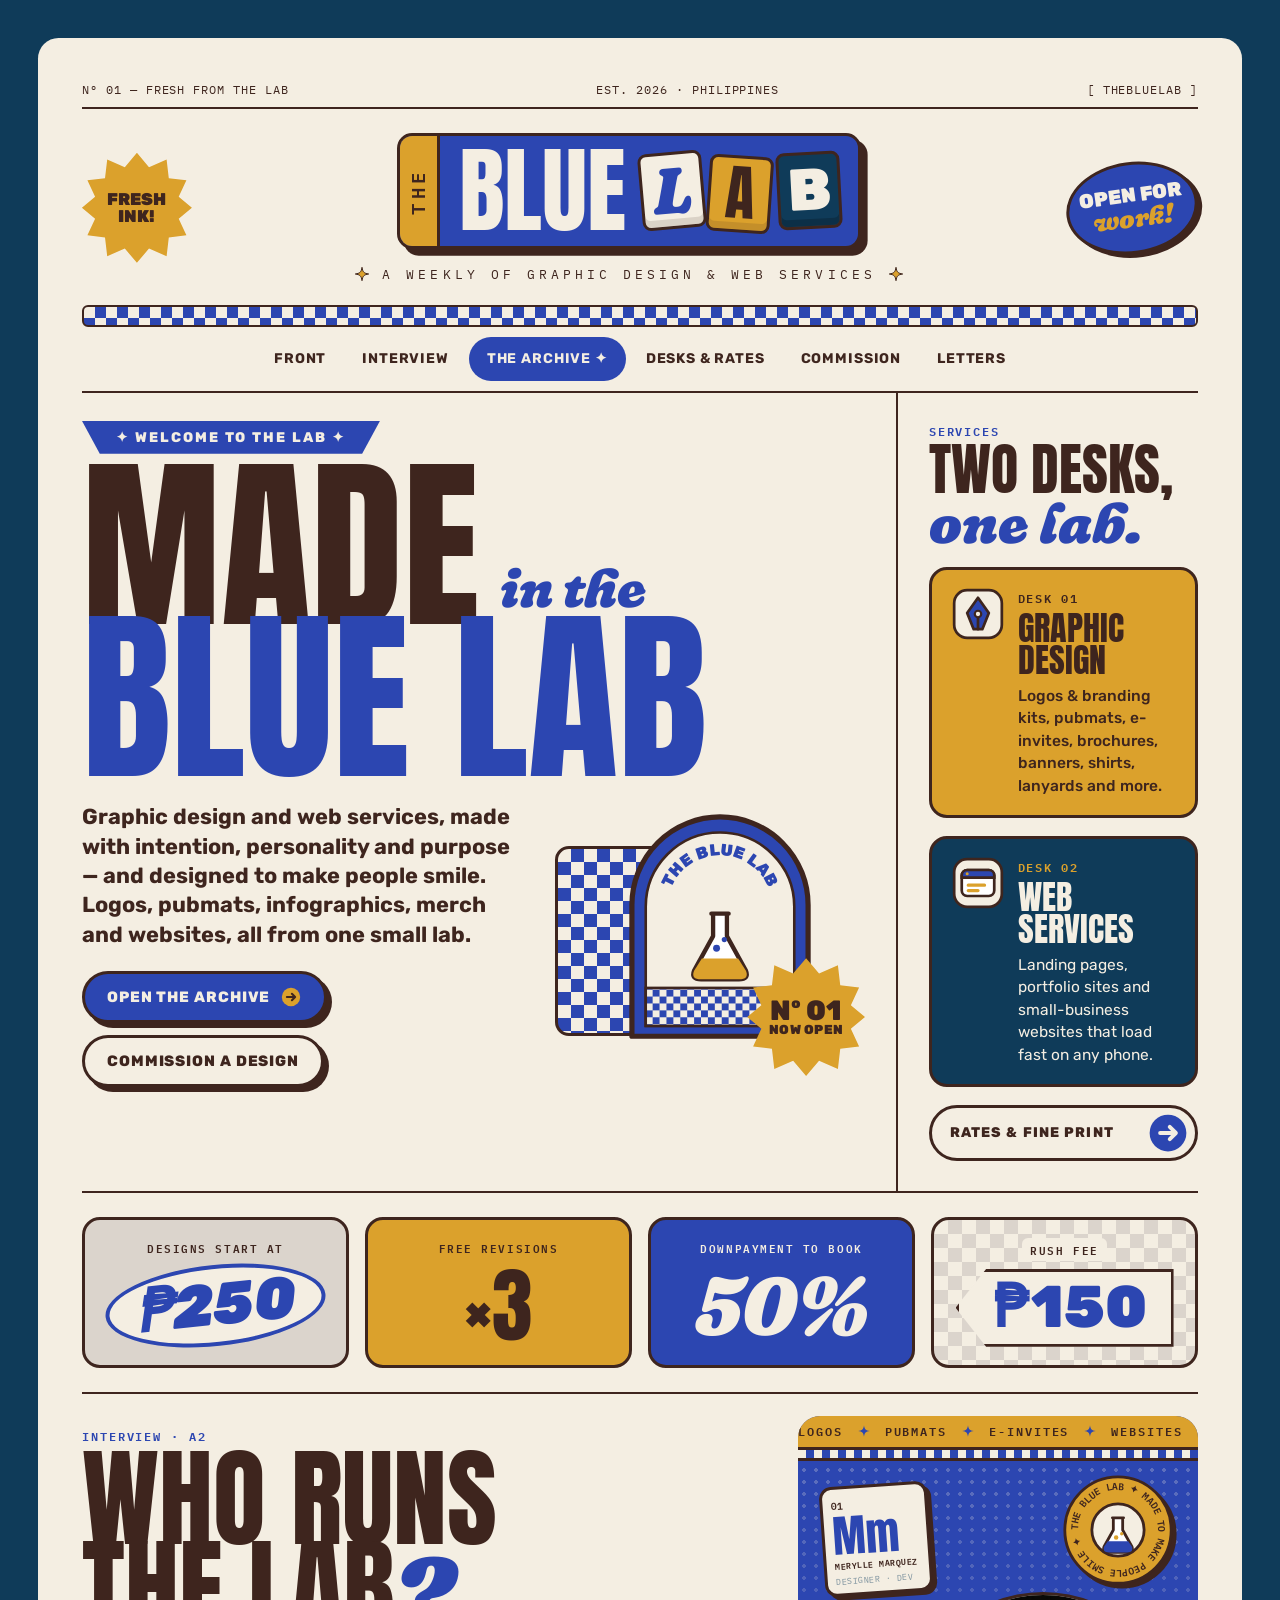
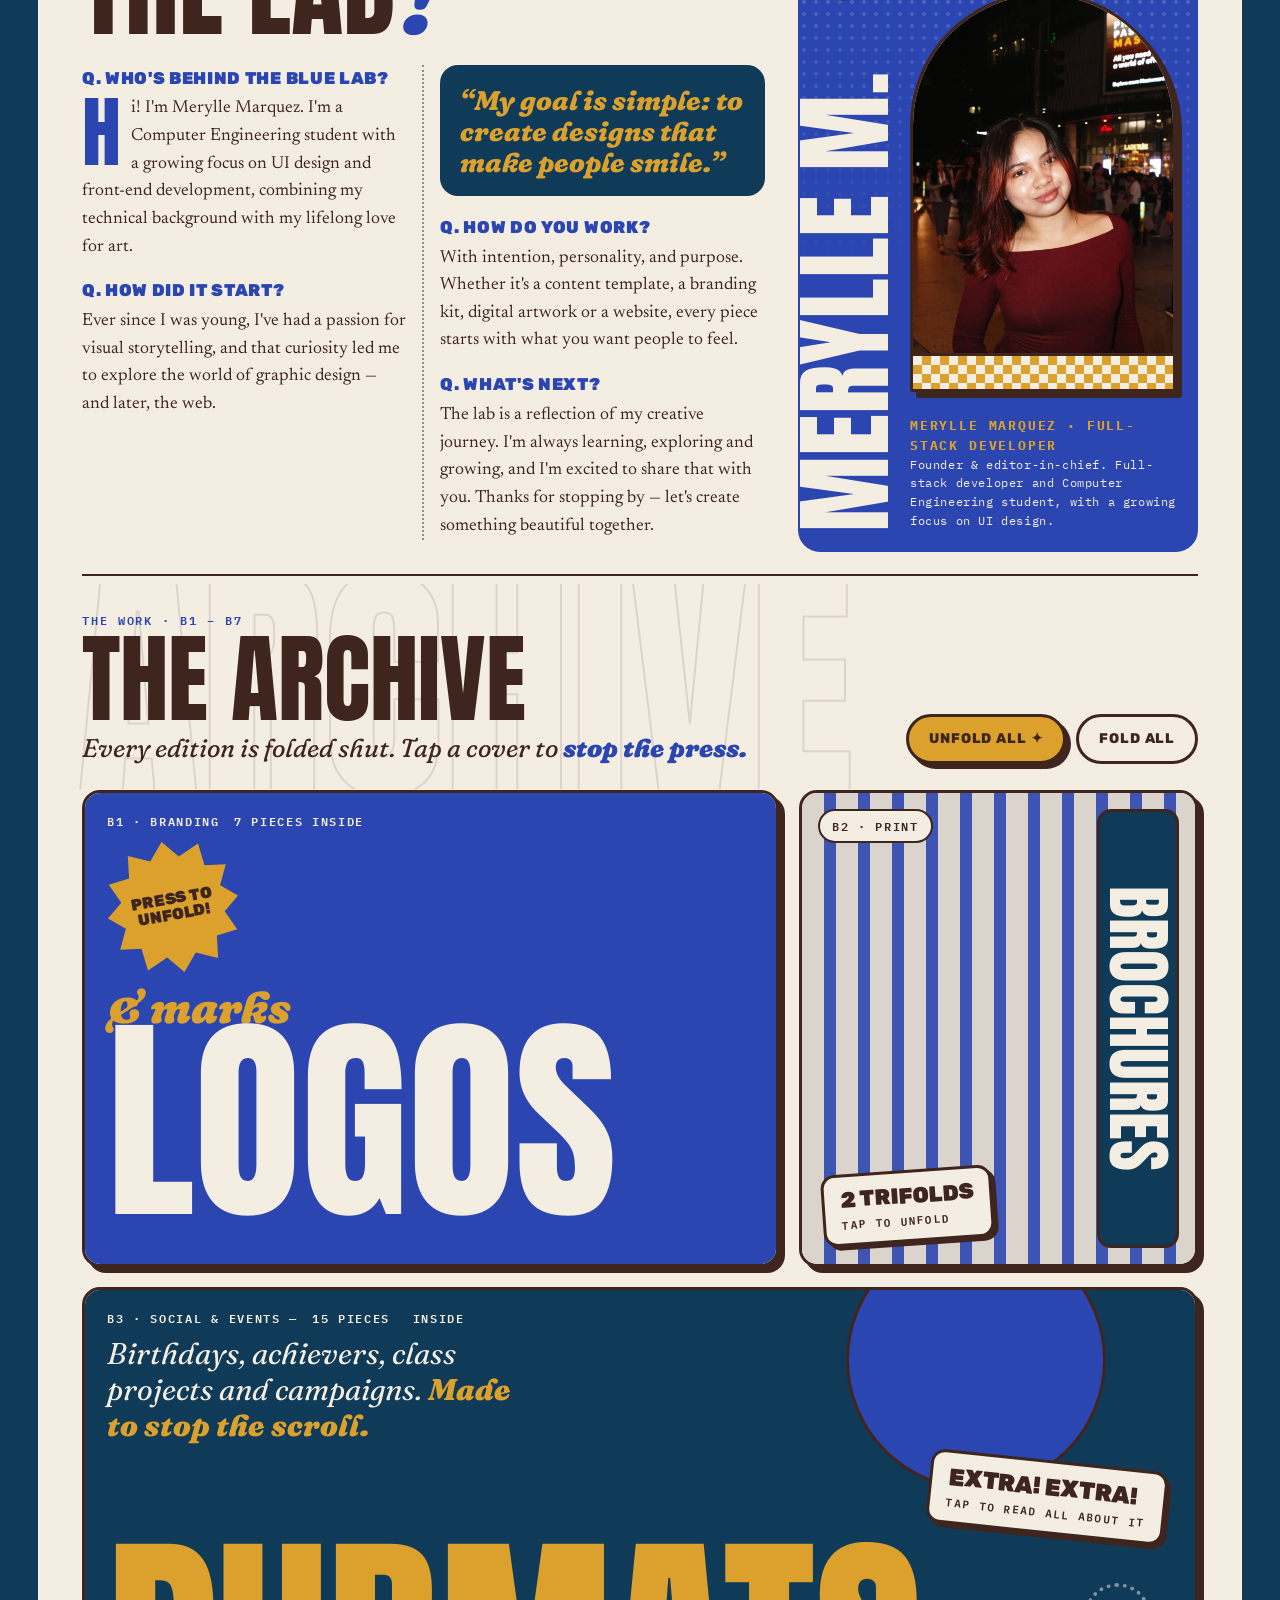
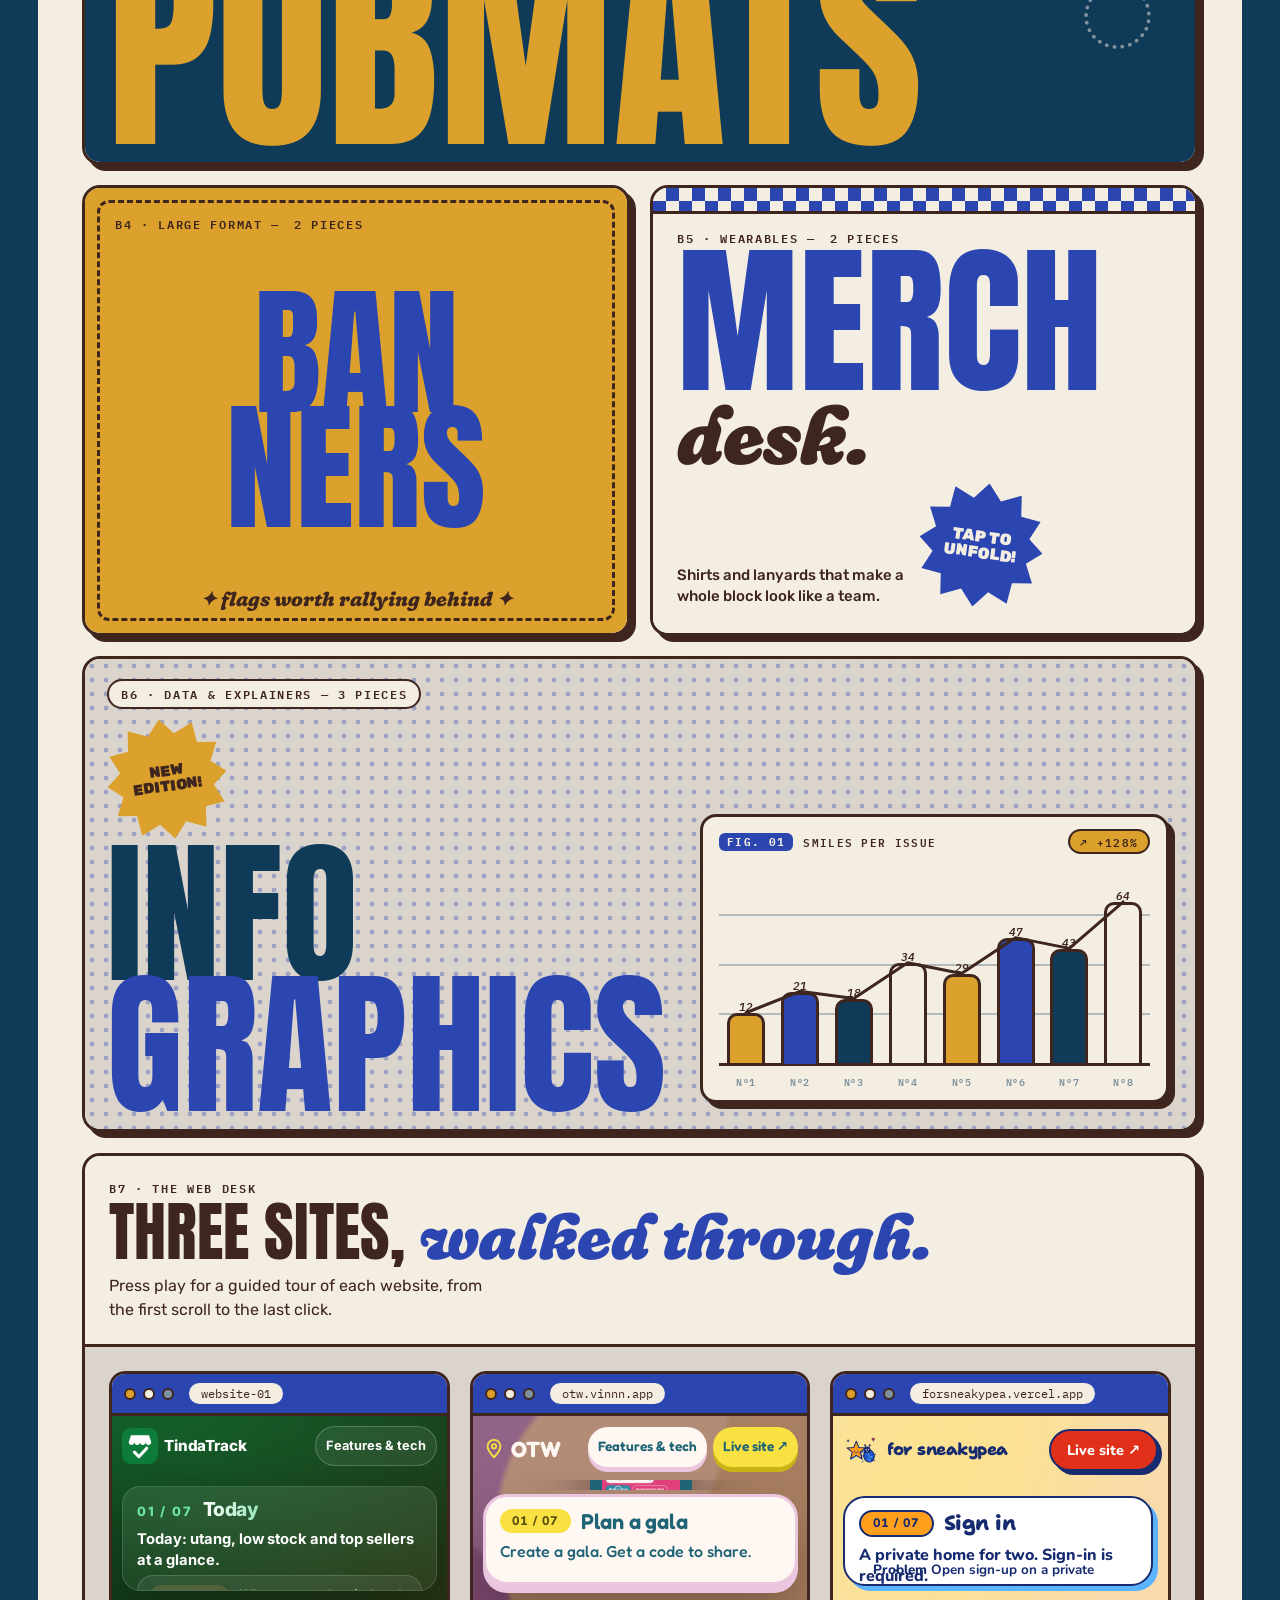
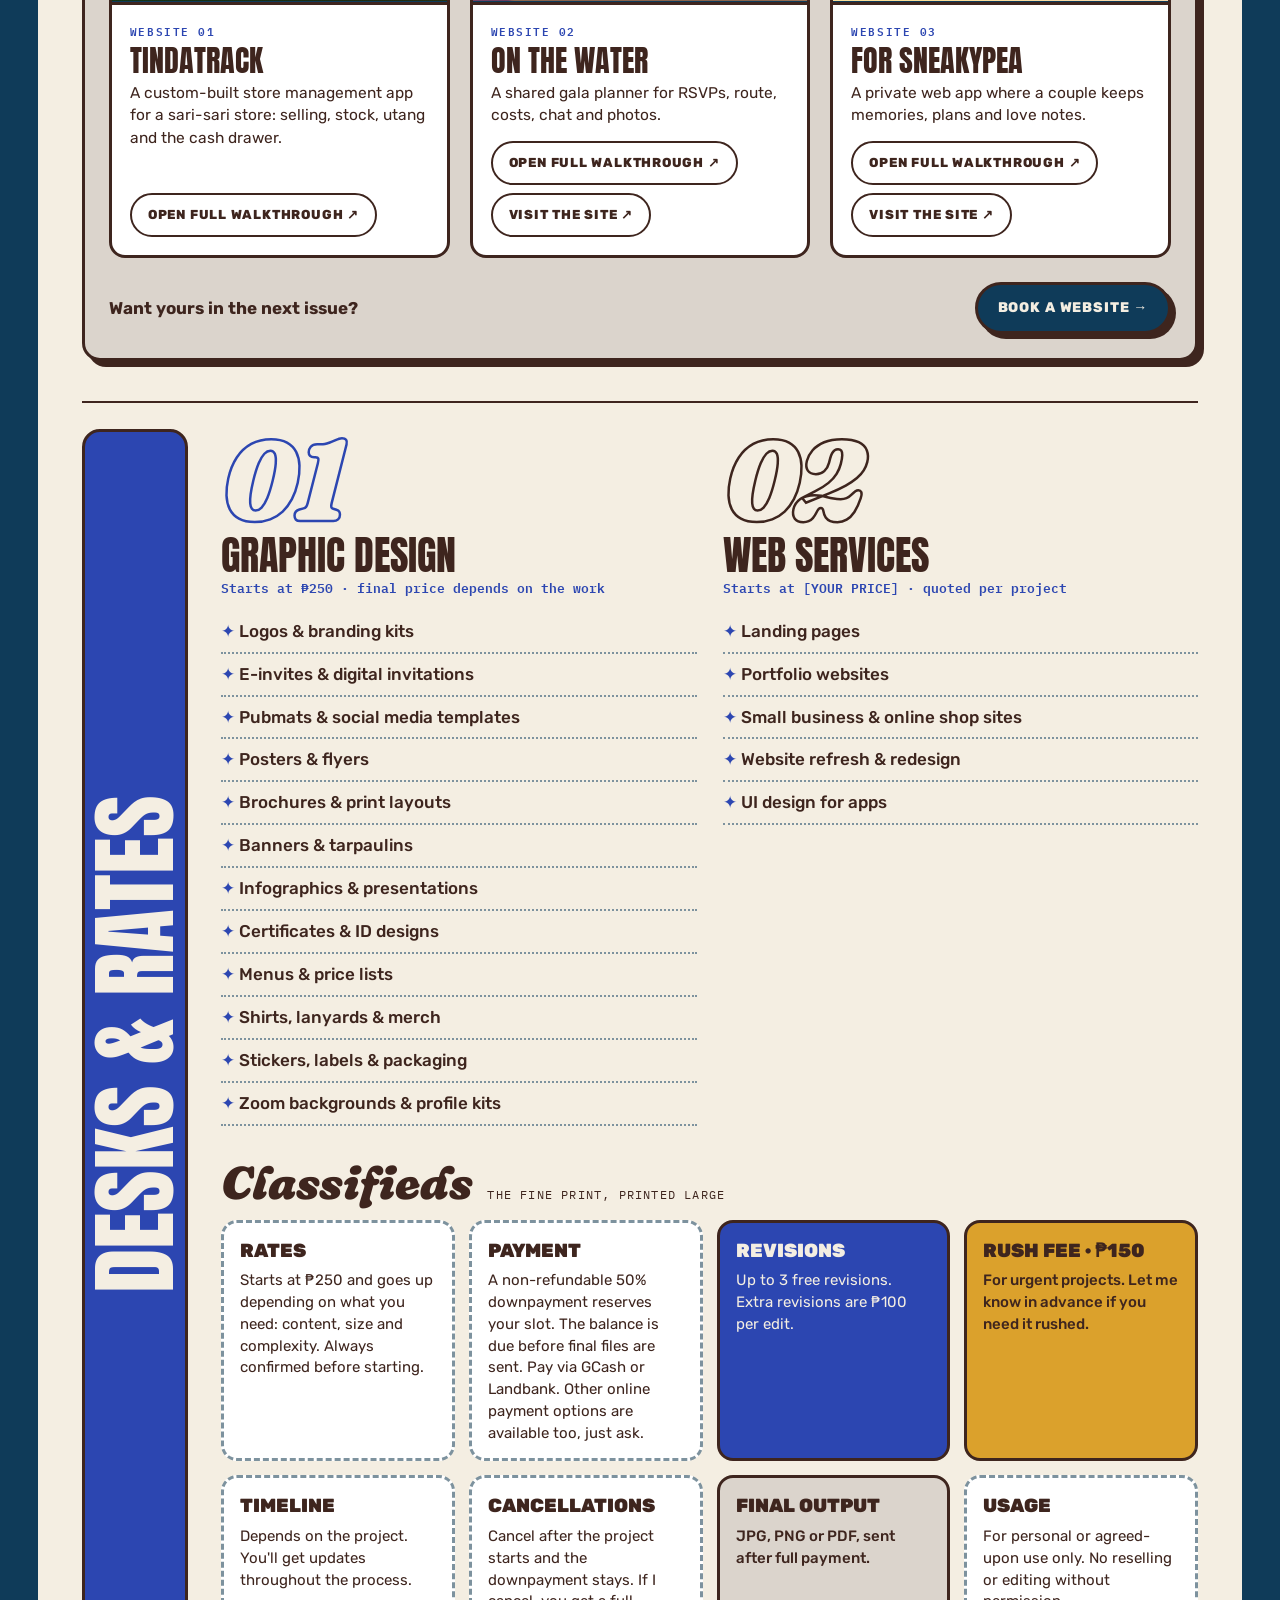
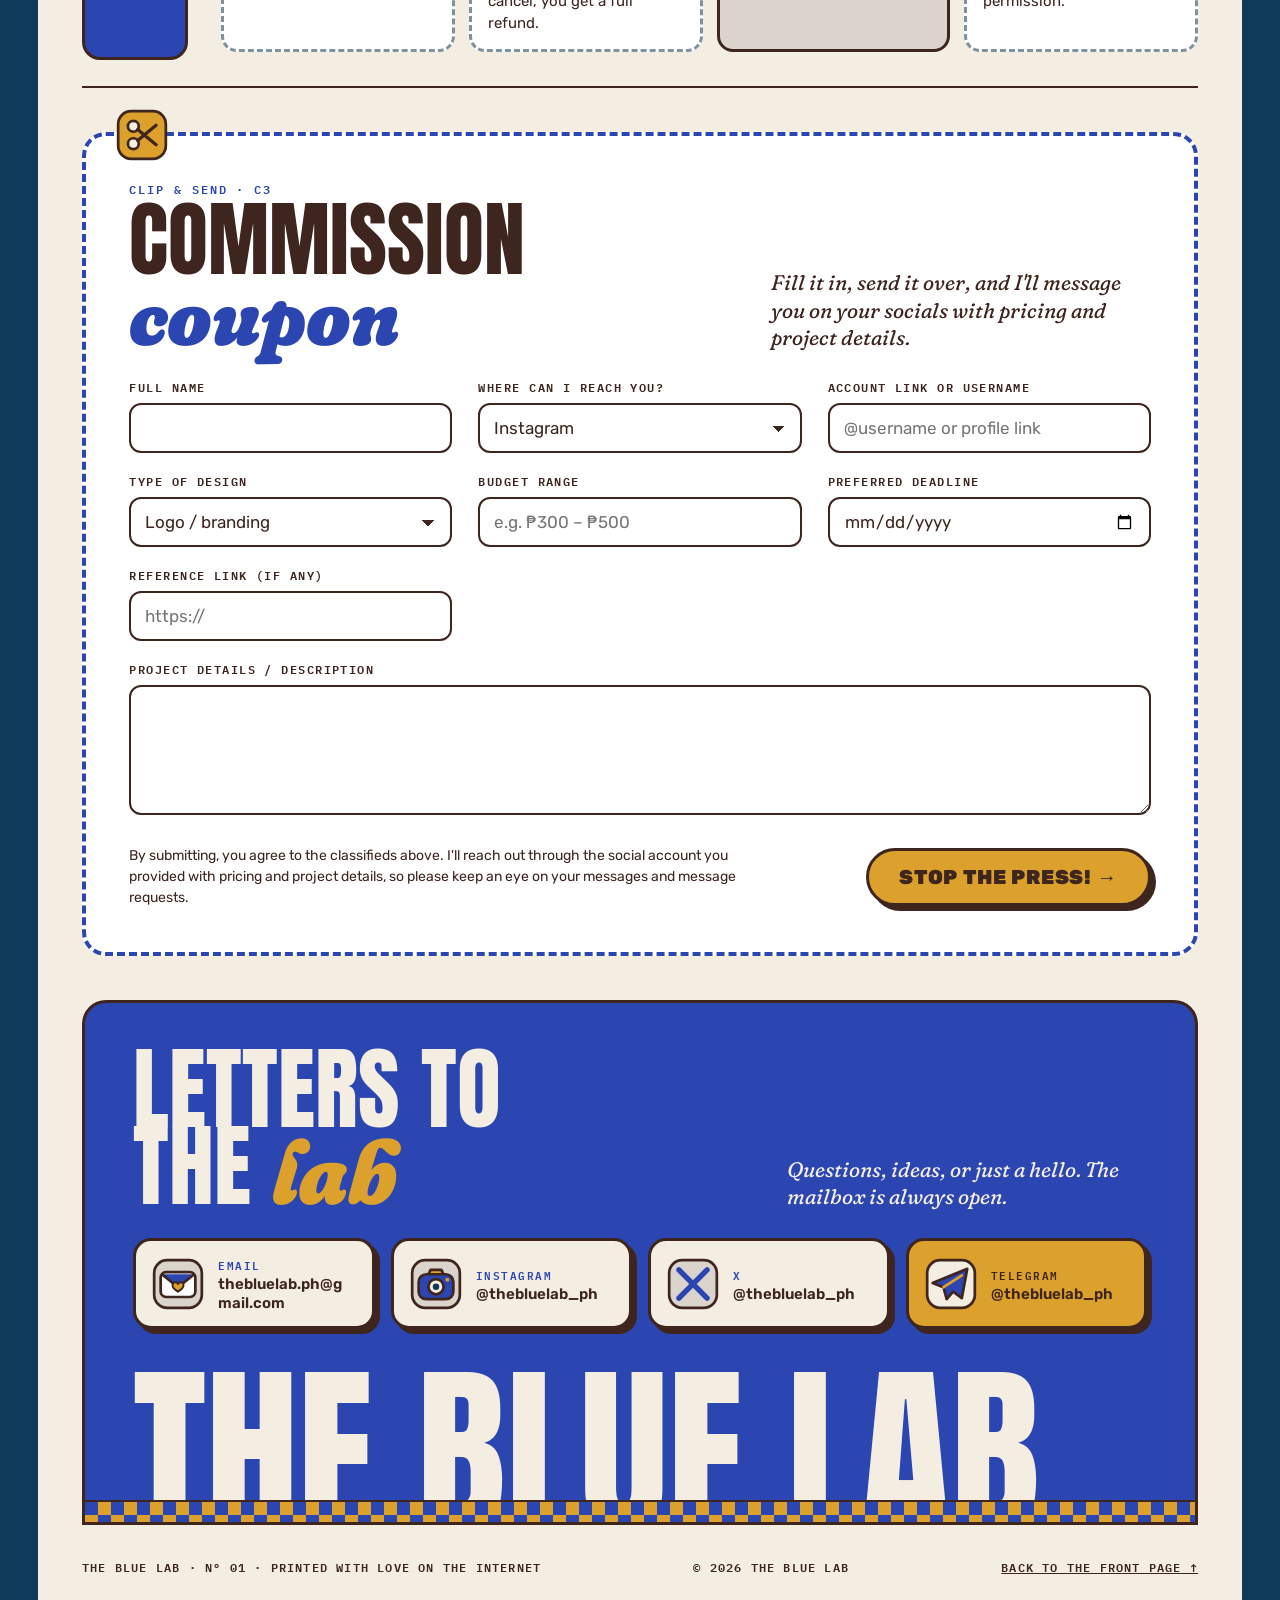
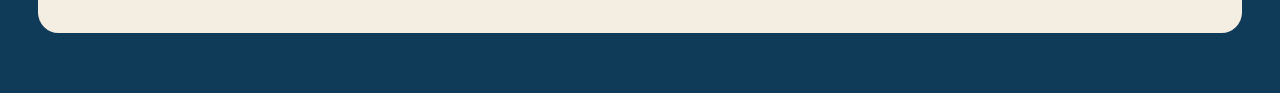
==== commit 0065ccd7: "Portfolio revisions: lightbox with watermark, flat images, Formspree commission form with ticket pop" ====
--- a/index.html
+++ b/index.html
@@ -2,7 +2,7 @@
 <html lang="en">
 <head>
 <meta charset="utf-8">
-<meta name="viewport" content="width=device-width, initial-scale=1">
+<meta name="viewport" content="width=device-width, initial-scale=1, viewport-fit=cover">
 <title>The Blue Lab — Graphic Design &amp; Web Services</title>
 <meta name="description" content="The Blue Lab by Merylle Marquez: logos, pubmats, brochures, infographics, merch and websites, made to make people smile.">
 <meta name="theme-color" content="#2c46b1">
@@ -14,10 +14,11 @@
 <link rel="preconnect" href="https://fonts.gstatic.com" crossorigin>
 <link href="https://fonts.googleapis.com/css2?family=Anton&family=Fraunces:ital,opsz,wght,SOFT,WONK@0,9..144,400..900,0..100,0..1;1,9..144,400..900,0..100,0..1&family=IBM+Plex+Mono:wght@400;600&family=Newsreader:ital,opsz,wght@0,6..72,400..700;1,6..72,400..700&family=Rubik:wght@400;500;700;800;900&display=swap" rel="stylesheet">
 <link rel="stylesheet" href="css/style.css">
+<link rel="stylesheet" href="css/responsive.css">
 </head>
 <body>
-<div style="background: #0f3b59; padding: clamp(0px, 3vw, 44px) clamp(0px, 3vw, 44px) 60px; font-family: 'Rubik', sans-serif; color: #3e251e">
-<main id="top" style="max-width: 1340px; margin: 0 auto; background: var(--paper); padding: clamp(16px, 3.4vw, 46px); overflow: hidden; border-radius: clamp(0px, 1.6vw, 22px)">
+<div class="shell">
+<main id="top" class="page">
 
 <!-- ================= MASTHEAD ================= -->
 <header>
@@ -57,7 +58,7 @@
 
   <div style="height: 22px; border: 2.5px solid #3e251e; border-radius: 6px; background: repeating-conic-gradient(var(--blue) 0 25%, var(--paper) 0 50%) 0 0 / 22px 22px"></div>
 
-  <nav aria-label="Sections" style="display: flex; flex-wrap: wrap; justify-content: center; gap: 4px; padding: 10px 0; font-family: 'Rubik', sans-serif; font-size: 14px; font-weight: 700; letter-spacing: .06em; text-transform: uppercase; border-bottom: 2.5px solid #3e251e">
+  <nav class="nav" aria-label="Sections" style="display: flex; flex-wrap: wrap; justify-content: center; gap: 4px; padding: 10px 0; font-family: 'Rubik', sans-serif; font-size: 14px; font-weight: 700; letter-spacing: .06em; text-transform: uppercase; border-bottom: 2.5px solid #3e251e">
     <a class="navlink" href="#front" style="padding: 12px 16px; text-decoration: none">Front</a>
     <a class="navlink" href="#editor" style="padding: 12px 16px; text-decoration: none">Interview</a>
     <a href="#archive" style="padding: 12px 18px; text-decoration: none; background: var(--blue); color: var(--paper); border-radius: 999px">The Archive ✦</a>
@@ -88,15 +89,15 @@
           <a class="lift" href="#coupon" style="display: inline-flex; align-items: center; min-height: 52px; padding: 0 22px; background: var(--paper); border: 3px solid #3e251e; border-radius: 999px; box-shadow: 5px 5px 0 #3e251e; font-weight: 800; font-size: 15px; letter-spacing: .06em; text-transform: uppercase; text-decoration: none">Commission a design</a>
         </div>
       </div>
-      <div aria-hidden="true" style="flex: 0 0 auto; position: relative; width: 310px; height: 270px">
-        <div style="position: absolute; left: 0; top: 36px; width: 150px; height: 190px; border: 3px solid #3e251e; border-radius: 14px; background: repeating-conic-gradient(var(--blue) 0 25%, var(--paper) 0 50%) 0 0 / 26px 26px"></div>
-        <svg viewBox="0 0 220 270" style="position: absolute; left: 70px; top: 0; width: 190px; height: auto"><defs><pattern id="chkF" width="16" height="16" patternUnits="userSpaceOnUse"><rect width="16" height="16" fill="var(--paper)"/><rect width="8" height="8" fill="var(--blue)"/><rect x="8" y="8" width="8" height="8" fill="var(--blue)"/></pattern><path id="arcF" d="M40 122 A70 70 0 0 1 180 122" fill="none"/></defs><path d="M8 262 V110 A102 102 0 0 1 212 110 V262 Z" fill="var(--blue)" stroke="#3e251e" stroke-width="6" stroke-linejoin="round"/><path d="M24 250 V112 A86 86 0 0 1 196 112 V250 Z" fill="var(--paper)" stroke="#3e251e" stroke-width="3"/><text font-family="Rubik, sans-serif" font-weight="900" font-size="25" fill="var(--blue)" text-anchor="middle"><textPath href="#arcF" startOffset="50%">THE BLUE LAB</textPath></text><path d="M100 120 H120 M102 120 V146 L80 186 Q76 196 88 196 H132 Q144 196 140 186 L118 146 V120" fill="#ffffff" stroke="#3e251e" stroke-width="5" stroke-linejoin="round" stroke-linecap="round"/><path d="M89 172 H131 L140 186 Q144 196 132 196 H88 Q76 196 80 186 Z" fill="var(--gold)"/><circle cx="106" cy="160" r="4" fill="var(--blue)"/><circle cx="115" cy="150" r="3" fill="var(--blue)"/><rect x="24" y="206" width="172" height="44" fill="url(#chkF)" stroke="#3e251e" stroke-width="3"/></svg>
-        <div class="wobble" style="position: absolute; right: 0; bottom: 4px; width: 118px; height: 118px; background: var(--gold); clip-path: polygon(50% 0%, 61% 13%, 77% 6%, 79% 23%, 95% 25%, 88% 40%, 100% 50%, 88% 60%, 95% 75%, 79% 77%, 77% 94%, 61% 87%, 50% 100%, 39% 87%, 23% 94%, 21% 77%, 5% 75%, 12% 60%, 0% 50%, 12% 40%, 5% 25%, 21% 23%, 23% 6%, 39% 13%); display: flex; flex-direction: column; align-items: center; justify-content: center; text-align: center; font-family: 'Rubik', sans-serif; font-weight: 900; line-height: .95; text-transform: uppercase"><span style="font-size: 28px">Nº 01</span><span style="font-size: 13px; letter-spacing: .04em">Now open</span></div>
-      </div>
-    </div>
-  </div>
-
-  <aside style="flex: 1 1 300px; min-width: 0; padding: 28px 0 30px clamp(0px, 2.4vw, 32px); display: flex; flex-direction: column; gap: 18px">
+      <div aria-hidden="true" class="hero-art">
+        <div class="ha-check"></div>
+        <svg viewBox="0 0 220 270"><defs><pattern id="chkF" width="16" height="16" patternUnits="userSpaceOnUse"><rect width="16" height="16" fill="var(--paper)"/><rect width="8" height="8" fill="var(--blue)"/><rect x="8" y="8" width="8" height="8" fill="var(--blue)"/></pattern><path id="arcF" d="M50 112 A60 60 0 0 1 170 112" fill="none"/></defs><path d="M8 262 V110 A102 102 0 0 1 212 110 V262 Z" fill="var(--blue)" stroke="#3e251e" stroke-width="6" stroke-linejoin="round"/><path d="M24 250 V112 A86 86 0 0 1 196 112 V250 Z" fill="var(--paper)" stroke="#3e251e" stroke-width="3"/><text font-family="Rubik, sans-serif" font-weight="900" font-size="19" letter-spacing=".5" fill="var(--blue)" text-anchor="middle"><textPath href="#arcF" startOffset="50%">THE BLUE LAB</textPath></text><path d="M100 120 H120 M102 120 V146 L80 186 Q76 196 88 196 H132 Q144 196 140 186 L118 146 V120" fill="#ffffff" stroke="#3e251e" stroke-width="5" stroke-linejoin="round" stroke-linecap="round"/><path d="M89 172 H131 L140 186 Q144 196 132 196 H88 Q76 196 80 186 Z" fill="var(--gold)"/><circle cx="106" cy="160" r="4" fill="var(--blue)"/><circle cx="115" cy="150" r="3" fill="var(--blue)"/><rect x="24" y="206" width="172" height="44" fill="url(#chkF)" stroke="#3e251e" stroke-width="3"/></svg>
+        <div class="wobble burst"><b>Nº 01</b><span>Now open</span></div>
+      </div>
+    </div>
+  </div>
+
+  <aside class="front-aside" style="flex: 1 1 300px; min-width: 0; padding: 28px 0 30px clamp(0px, 2.4vw, 32px); display: flex; flex-direction: column; gap: 18px">
     <div>
       <p style="margin: 0 0 4px; font-family: 'IBM Plex Mono', monospace; font-size: 12px; font-weight: 600; letter-spacing: .16em; text-transform: uppercase; color: var(--blue)">Services</p>
       <p style="margin: 0; font-family: 'Anton', sans-serif; font-size: clamp(44px, 4.4vw, 64px); line-height: .9; text-transform: uppercase">Two desks,<br><span class="soft" style="font-family: 'Fraunces', serif; font-style: italic; font-weight: 900; text-transform: none; color: var(--blue)">one lab.</span></p>
@@ -106,7 +107,7 @@
       <div>
         <p style="margin: 0 0 4px; font-family: 'IBM Plex Mono', monospace; font-size: 12px; font-weight: 600; letter-spacing: .14em; text-transform: uppercase">Desk 01</p>
         <p style="margin: 0 0 8px; font-family: 'Anton', sans-serif; font-size: 34px; line-height: .95; text-transform: uppercase">Graphic design</p>
-        <p style="margin: 0; font-weight: 500; font-size: 15.5px; line-height: 1.45">Logos &amp; branding kits, pubmats, brochures, banners, shirts and lanyards.</p>
+        <p style="margin: 0; font-weight: 500; font-size: 15.5px; line-height: 1.45">Logos &amp; branding kits, pubmats, e-invites, brochures, banners, shirts, lanyards and more.</p>
       </div>
     </div>
     <div style="background: #0f3b59; color: var(--paper); border: 3px solid #3e251e; border-radius: 18px; padding: 18px 20px; display: flex; gap: 14px; align-items: flex-start">
@@ -123,7 +124,7 @@
 </section>
 
 <!-- stats strip: price-tag ovals -->
-<div style="display: grid; grid-template-columns: repeat(auto-fit, minmax(230px, 1fr)); gap: 16px; padding: 24px 0; border-bottom: 2.5px solid #3e251e">
+<div style="display: grid; grid-template-columns: repeat(auto-fit, minmax(min(230px, 100%), 1fr)); gap: 16px; padding: 24px 0; border-bottom: 2.5px solid #3e251e">
   <div style="display: flex; flex-direction: column; align-items: center; gap: 8px; padding: 18px; background: #dbd4cc; border: 3px solid #3e251e; border-radius: 18px">
     <p style="margin: 0; font-family: 'IBM Plex Mono', monospace; font-size: 11px; font-weight: 600; letter-spacing: .14em; text-transform: uppercase">Designs start at</p>
     <p style="margin: 0; padding: 4px 26px; border: 4px solid var(--blue); border-radius: 50%; background: var(--paper); font-family: 'Rubik', sans-serif; font-weight: 900; font-style: italic; font-size: clamp(46px, 4.6vw, 64px); line-height: 1.1; color: var(--blue); transform: rotate(-6deg)">₱250</p>
@@ -162,21 +163,41 @@
     </div>
   </article>
 
-  <aside style="flex: 1 1 400px; min-width: 0; background: var(--blue); color: var(--paper); display: flex; align-items: stretch; overflow: hidden; border-radius: 22px; margin: 22px 0">
+  <aside style="flex: 1 1 400px; min-width: 0; background: var(--blue); color: var(--paper); display: flex; align-items: stretch; overflow: hidden; position: relative; border-radius: 22px; margin: 22px 0">
+    <div class="founder-fx" aria-hidden="true">
+      <div class="fx-dots"></div>
+      <div class="fx-ticker"><div class="fx-track"><span>Logos</span><svg viewBox="0 0 48 48"><path d="M24 4 C26 18 30 22 44 24 C30 26 26 30 24 44 C22 30 18 26 4 24 C18 22 22 18 24 4Z" fill="var(--blue)"/></svg><span>Pubmats</span><svg viewBox="0 0 48 48"><path d="M24 4 C26 18 30 22 44 24 C30 26 26 30 24 44 C22 30 18 26 4 24 C18 22 22 18 24 4Z" fill="var(--blue)"/></svg><span>E-invites</span><svg viewBox="0 0 48 48"><path d="M24 4 C26 18 30 22 44 24 C30 26 26 30 24 44 C22 30 18 26 4 24 C18 22 22 18 24 4Z" fill="var(--blue)"/></svg><span>Websites</span><svg viewBox="0 0 48 48"><path d="M24 4 C26 18 30 22 44 24 C30 26 26 30 24 44 C22 30 18 26 4 24 C18 22 22 18 24 4Z" fill="var(--blue)"/></svg><span>Brochures</span><svg viewBox="0 0 48 48"><path d="M24 4 C26 18 30 22 44 24 C30 26 26 30 24 44 C22 30 18 26 4 24 C18 22 22 18 24 4Z" fill="var(--blue)"/></svg><span>UI design</span><svg viewBox="0 0 48 48"><path d="M24 4 C26 18 30 22 44 24 C30 26 26 30 24 44 C22 30 18 26 4 24 C18 22 22 18 24 4Z" fill="var(--blue)"/></svg><span>Merch</span><svg viewBox="0 0 48 48"><path d="M24 4 C26 18 30 22 44 24 C30 26 26 30 24 44 C22 30 18 26 4 24 C18 22 22 18 24 4Z" fill="var(--blue)"/></svg><span>Infographics</span><svg viewBox="0 0 48 48"><path d="M24 4 C26 18 30 22 44 24 C30 26 26 30 24 44 C22 30 18 26 4 24 C18 22 22 18 24 4Z" fill="var(--blue)"/></svg><span>Logos</span><svg viewBox="0 0 48 48"><path d="M24 4 C26 18 30 22 44 24 C30 26 26 30 24 44 C22 30 18 26 4 24 C18 22 22 18 24 4Z" fill="var(--blue)"/></svg><span>Pubmats</span><svg viewBox="0 0 48 48"><path d="M24 4 C26 18 30 22 44 24 C30 26 26 30 24 44 C22 30 18 26 4 24 C18 22 22 18 24 4Z" fill="var(--blue)"/></svg><span>E-invites</span><svg viewBox="0 0 48 48"><path d="M24 4 C26 18 30 22 44 24 C30 26 26 30 24 44 C22 30 18 26 4 24 C18 22 22 18 24 4Z" fill="var(--blue)"/></svg><span>Websites</span><svg viewBox="0 0 48 48"><path d="M24 4 C26 18 30 22 44 24 C30 26 26 30 24 44 C22 30 18 26 4 24 C18 22 22 18 24 4Z" fill="var(--blue)"/></svg><span>Brochures</span><svg viewBox="0 0 48 48"><path d="M24 4 C26 18 30 22 44 24 C30 26 26 30 24 44 C22 30 18 26 4 24 C18 22 22 18 24 4Z" fill="var(--blue)"/></svg><span>UI design</span><svg viewBox="0 0 48 48"><path d="M24 4 C26 18 30 22 44 24 C30 26 26 30 24 44 C22 30 18 26 4 24 C18 22 22 18 24 4Z" fill="var(--blue)"/></svg><span>Merch</span><svg viewBox="0 0 48 48"><path d="M24 4 C26 18 30 22 44 24 C30 26 26 30 24 44 C22 30 18 26 4 24 C18 22 22 18 24 4Z" fill="var(--blue)"/></svg><span>Infographics</span><svg viewBox="0 0 48 48"><path d="M24 4 C26 18 30 22 44 24 C30 26 26 30 24 44 C22 30 18 26 4 24 C18 22 22 18 24 4Z" fill="var(--blue)"/></svg></div></div>
+      <div class="fx-checker"></div>
+      <div class="fx-element">
+        <span class="el-no">01</span>
+        <span class="el-sym">Mm</span>
+        <span class="el-name">Merylle Marquez</span>
+        <span class="el-role">Designer · Dev</span>
+      </div>
+      <svg class="fx-badge" viewBox="0 0 120 120">
+        <defs><path id="badgeArc" d="M60 60 m-43 0 a43 43 0 1 1 86 0 a43 43 0 1 1 -86 0"/></defs>
+        <circle cx="60" cy="60" r="57" fill="var(--gold)" stroke="#3e251e" stroke-width="3"/>
+        <g class="fx-ring"><text font-family="IBM Plex Mono, monospace" font-weight="600" font-size="10.5" fill="#3e251e"><textPath href="#badgeArc" textLength="262" lengthAdjust="spacing">THE BLUE LAB ✦ MADE TO MAKE PEOPLE SMILE ✦</textPath></text></g>
+        <circle cx="60" cy="60" r="28" fill="var(--paper)" stroke="#3e251e" stroke-width="3"/>
+        <path d="M54 47 H66 M55 47 V60 L45 78 Q43 84 50 84 H70 Q77 84 75 78 L65 60 V47" fill="#fff" stroke="#3e251e" stroke-width="3" stroke-linejoin="round" stroke-linecap="round"/>
+        <path d="M49 72 H71 L75 78 Q77 84 70 84 H50 Q43 84 45 78 Z" fill="var(--blue)"/>
+        <circle class="fx-bub" cx="58" cy="68" r="2.4" fill="var(--gold)"/><circle class="fx-bub fx-b2" cx="64" cy="64" r="1.8" fill="var(--gold)"/>
+      </svg>
+    </div>
     <p aria-hidden="true" style="margin: 0; flex: none; writing-mode: vertical-rl; transform: rotate(180deg); font-family: 'Anton', sans-serif; font-size: clamp(72px, 8vw, 124px); line-height: .82; text-transform: uppercase; padding: 20px 6px 20px 14px">Merylle M.</p>
     <figure style="flex: 1 1 auto; margin: 0; display: flex; flex-direction: column; justify-content: flex-end; padding: 26px 22px 22px 8px; min-width: 0">
-      <div style="position: relative; background: var(--paper); border: 3px solid #3e251e; border-radius: 999px 999px 18px 18px; overflow: hidden; box-shadow: 6px 6px 0 #3e251e">
-        <img src="images/about/editor.webp" loading="lazy" decoding="async" alt="Portrait of Merylle Marquez" style="position: relative; z-index: 1; width: 76%; margin: 30px auto 0">
-        <div style="position: absolute; left: 0; right: 0; bottom: 0; height: 48px; z-index: 2; border-top: 3px solid #3e251e; background: repeating-conic-gradient(var(--gold) 0 25%, var(--paper) 0 50%) 0 0 / 24px 24px"></div>
-      </div>
-      <figcaption style="margin-top: 24px; font-family: 'IBM Plex Mono', monospace; font-size: 12px; line-height: 1.55; letter-spacing: .05em"><strong style="display: block; font-size: 13px; letter-spacing: .14em; text-transform: uppercase; color: var(--gold)">Merylle Marquez</strong>Founder &amp; editor-in-chief. Computer Engineering student, UI and front-end in progress.</figcaption>
+      <div style="position: relative; aspect-ratio: 2 / 3; background: var(--paper); border: 3px solid #3e251e; border-radius: 999px 999px 18px 18px; overflow: hidden; box-shadow: 6px 6px 0 #3e251e">
+        <img src="images/about/founder.webp" loading="lazy" decoding="async" alt="Portrait of Merylle Marquez" style="position: absolute; inset: 0; z-index: 1; width: 100%; height: 100%; object-fit: cover; object-position: 50% 0%">
+        <div style="position: absolute; left: 0; right: 0; bottom: 0; height: 36px; z-index: 2; border-top: 3px solid #3e251e; background: repeating-conic-gradient(var(--gold) 0 25%, var(--paper) 0 50%) 0 0 / 18px 18px"></div>
+      </div>
+      <figcaption style="margin-top: 24px; font-family: 'IBM Plex Mono', monospace; font-size: 12px; line-height: 1.55; letter-spacing: .05em"><strong style="display: block; font-size: 13px; letter-spacing: .14em; text-transform: uppercase; color: var(--gold)">Merylle Marquez · Full-stack developer</strong>Founder &amp; editor-in-chief. Full-stack developer and Computer Engineering student, with a growing focus on UI design.</figcaption>
     </figure>
   </aside>
 </section>
 
 <!-- ================= THE ARCHIVE ================= -->
 <section id="archive" style="position: relative; padding: 34px 0 40px; border-bottom: 2.5px solid #3e251e">
-  <p aria-hidden="true" style="position: absolute; left: -6px; top: 8px; margin: 0; font-family: 'Anton', sans-serif; font-size: clamp(130px, 22vw, 340px); line-height: .8; text-transform: uppercase; color: transparent; -webkit-text-stroke: 2px #dbd4cc; white-space: nowrap; pointer-events: none">Archive</p>
+  <p aria-hidden="true" class="ghost-word" style="position: absolute; left: -6px; top: 8px; margin: 0; font-family: 'Anton', sans-serif; font-size: clamp(60px, 20vw, 340px); line-height: .8; text-transform: uppercase; color: transparent; -webkit-text-stroke: 2px #dbd4cc; white-space: nowrap; pointer-events: none">Archive</p>
   <div style="position: relative; display: flex; flex-wrap: wrap; align-items: flex-end; justify-content: space-between; gap: 18px 30px; margin-bottom: 26px">
     <div>
       <p style="margin: 0 0 8px; font-family: 'IBM Plex Mono', monospace; font-size: 12px; font-weight: 600; letter-spacing: .16em; text-transform: uppercase; color: var(--blue)">The work · B1 – B7</p>
@@ -195,18 +216,17 @@
     <div class="edition" data-edition="logos" style="position: relative; flex: 2 1 560px; min-width: 0; min-height: 400px; border: 3px solid #3e251e; border-radius: 18px; background: #ffffff; perspective: 1800px; box-shadow: 6px 6px 0 #3e251e">
       <div class="edition-panel reveal" id="panel-logos" hidden style="--wash: var(--blue); --dot: var(--paper); padding: 22px; height: 100%; border-radius: 15px">
           <div style="display: flex; align-items: baseline; justify-content: space-between; gap: 12px; flex-wrap: wrap; margin-bottom: 16px">
-            <p style="margin: 0; font-family: 'Anton', sans-serif; font-size: 40px; line-height: 1; text-transform: uppercase">Logos <span class="soft" style="font-family: 'Fraunces', serif; font-style: italic; font-weight: 900; text-transform: none; color: var(--blue)">&amp; marks</span></p>
+            <p class="panel-title" style="margin: 0; font-family: 'Anton', sans-serif; line-height: 1; text-transform: uppercase">Logos <span class="soft" style="font-family: 'Fraunces', serif; font-style: italic; font-weight: 900; text-transform: none; color: var(--blue)">&amp; marks</span></p>
             <button type="button" data-toggle="logos" style="min-height: 44px; padding: 0 16px; border: 2.5px solid #3e251e; border-radius: 999px; background: transparent; font-weight: 700; font-size: 13px; letter-spacing: .06em; text-transform: uppercase; cursor: pointer">Fold it back ↑</button>
           </div>
-          <div style="display: grid; grid-template-columns: repeat(auto-fit, minmax(150px, 1fr)); gap: 16px" data-grid="logos"></div>
+          <div style="display: grid; grid-template-columns: repeat(auto-fit, minmax(min(150px, 100%), 1fr)); gap: 16px" data-grid="logos"></div>
         </div>
       
-      <button type="button" class="flap" data-toggle="logos" aria-expanded="false" aria-controls="panel-logos" aria-label="Unfold B1, logos and marks, 5 pieces" style="background: var(--blue); color: var(--paper)">
-        <span style="position: absolute; left: 22px; top: 20px; right: 22px; display: flex; justify-content: space-between; font-family: 'IBM Plex Mono', monospace; font-size: 12px; font-weight: 600; letter-spacing: .14em; text-transform: uppercase"><span>B1 · Branding</span><span><span data-count-for="logos" data-unit="piece">5 pieces</span> inside</span></span>
-        <span class="press" style="position: absolute; right: 30px; top: 58px; width: 132px; height: 132px; background: var(--gold); color: #3e251e; clip-path: polygon(50% 0%, 61% 13%, 77% 6%, 79% 23%, 95% 25%, 88% 40%, 100% 50%, 88% 60%, 95% 75%, 79% 77%, 77% 94%, 61% 87%, 50% 100%, 39% 87%, 23% 94%, 21% 77%, 5% 75%, 12% 60%, 0% 50%, 12% 40%, 5% 25%, 21% 23%, 23% 6%, 39% 13%); display: flex; align-items: center; justify-content: center; text-align: center; font-family: 'Rubik', sans-serif; font-weight: 900; font-size: 16px; line-height: 1; text-transform: uppercase; transform: rotate(-10deg)">Press to<br>unfold!</span>
-        <span style="position: absolute; left: 18px; bottom: 34px; font-family: 'Anton', sans-serif; font-size: clamp(120px, 15vw, 220px); line-height: .8; text-transform: uppercase">Logos</span>
-        <span class="soft" style="position: absolute; left: 24px; bottom: clamp(132px, 14.6vw, 210px); font-family: 'Fraunces', serif; font-style: italic; font-weight: 900; font-size: clamp(28px, 3vw, 44px); color: var(--gold)">&amp; marks</span>
-        <span style="position: absolute; left: 0; right: 0; bottom: 0; height: 24px; border-top: 3px solid #3e251e; background: repeating-conic-gradient(var(--paper) 0 25%, var(--blue) 0 50%) 0 0 / 24px 24px"></span>
+      <button type="button" class="flap cover cv-logos" data-toggle="logos" aria-expanded="false" aria-controls="panel-logos" aria-label="Unfold B1, logos and marks, 5 pieces">
+        <span class="c-top"><span>B1 · Branding</span><span><span data-count-for="logos" data-unit="piece">5 pieces</span> inside</span></span>
+        <span class="c-mid"><span class="press burst">Press to<br>unfold!</span></span>
+        <span class="c-stack"><span class="c-sub soft">&amp; marks</span><span class="c-word">Logos</span></span>
+        <span class="c-bar" style="background: repeating-conic-gradient(var(--paper) 0 25%, var(--blue) 0 50%) 0 0 / 24px 24px"></span>
       </button>
     </div>
 
@@ -214,17 +234,19 @@
     <div class="edition" data-edition="brochures" style="position: relative; flex: 1 1 330px; min-width: 0; min-height: 400px; border: 3px solid #3e251e; border-radius: 18px; background: #ffffff; perspective: 1800px; box-shadow: 6px 6px 0 #3e251e">
       <div class="edition-panel reveal" id="panel-brochures" hidden style="--wash: #0f3b59; --dot: var(--gold); padding: 22px; border-radius: 15px">
           <div style="display: flex; align-items: baseline; justify-content: space-between; gap: 12px; flex-wrap: wrap; margin-bottom: 16px">
-            <p style="margin: 0; font-family: 'Anton', sans-serif; font-size: 40px; line-height: 1; text-transform: uppercase">Brochures</p>
+            <p class="panel-title" style="margin: 0; font-family: 'Anton', sans-serif; line-height: 1; text-transform: uppercase">Brochures</p>
             <button type="button" data-toggle="brochures" style="min-height: 44px; padding: 0 16px; border: 2.5px solid #3e251e; border-radius: 999px; background: transparent; font-weight: 700; font-size: 13px; letter-spacing: .06em; text-transform: uppercase; cursor: pointer">Fold ↑</button>
           </div>
           <div style="display: flex; flex-direction: column; gap: 16px" data-grid="brochures"></div>
         </div>
       
-      <button type="button" class="flap" data-toggle="brochures" aria-expanded="false" aria-controls="panel-brochures" aria-label="Unfold B2, brochures, 2 pieces" style="background: #dbd4cc">
-        <span style="position: absolute; inset: 0; background: repeating-linear-gradient(90deg, transparent 0 22px, var(--blue) 22px 34px); opacity: .9"></span>
-        <span style="position: absolute; left: 18px; top: 18px; background: var(--paper); border: 2.5px solid #3e251e; border-radius: 999px; padding: 5px 12px; font-family: 'IBM Plex Mono', monospace; font-size: 12px; font-weight: 600; letter-spacing: .14em; text-transform: uppercase">B2 · Print</span>
-        <span style="position: absolute; right: 16px; top: 16px; bottom: 16px; background: #0f3b59; color: var(--paper); border: 3px solid #3e251e; border-radius: 14px; writing-mode: vertical-rl; display: flex; align-items: center; justify-content: center; padding: 8px 6px; font-family: 'Anton', sans-serif; font-size: clamp(56px, 5.6vw, 80px); line-height: .9; text-transform: uppercase">Brochures</span>
-        <span class="press" style="position: absolute; left: 20px; bottom: 26px; background: var(--paper); border: 3px solid #3e251e; border-radius: 14px; padding: 12px 16px; font-family: 'Rubik', sans-serif; font-weight: 900; font-size: 22px; line-height: 1; text-transform: uppercase; transform: rotate(-4deg); box-shadow: 4px 4px 0 #3e251e"><span data-count-for="brochures" data-unit="trifold">2 trifolds</span><br><span style="font-family: 'IBM Plex Mono', monospace; font-weight: 600; font-size: 11px; letter-spacing: .12em">tap to unfold</span></span>
+      <button type="button" class="flap cover cv-broch" data-toggle="brochures" aria-expanded="false" aria-controls="panel-brochures" aria-label="Unfold B2, brochures, 2 pieces">
+        <span class="c-stripes" aria-hidden="true"></span>
+        <span class="c-col">
+          <span class="pill">B2 · Print</span>
+          <span class="press tagbox"><span data-count-for="brochures" data-unit="trifold">2 trifolds</span><small>tap to unfold</small></span>
+        </span>
+        <span class="c-vert">Brochures</span>
       </button>
     </div>
 
@@ -232,20 +254,20 @@
     <div class="edition" data-edition="pubmats" style="position: relative; flex: 1 1 100%; min-width: 0; min-height: 380px; border: 3px solid #3e251e; border-radius: 18px; background: #ffffff; perspective: 2200px; box-shadow: 6px 6px 0 #3e251e">
       <div class="edition-panel reveal" id="panel-pubmats" hidden style="--wash: #0f3b59; --dot: var(--blue); padding: 24px; border-radius: 15px">
           <div style="display: flex; align-items: baseline; justify-content: space-between; gap: 12px; flex-wrap: wrap; margin-bottom: 20px">
-            <p style="margin: 0; font-family: 'Anton', sans-serif; font-size: 44px; line-height: 1; text-transform: uppercase">Pubmats <span class="soft" style="font-family: 'Fraunces', serif; font-style: italic; font-weight: 900; text-transform: none; color: var(--blue)">— the publicity page</span></p>
+            <p class="panel-title" style="margin: 0; font-family: 'Anton', sans-serif; line-height: 1; text-transform: uppercase">Pubmats <span class="soft" style="font-family: 'Fraunces', serif; font-style: italic; font-weight: 900; text-transform: none; color: var(--blue)">— the publicity page</span></p>
             <button type="button" data-toggle="pubmats" style="min-height: 44px; padding: 0 16px; border: 2.5px solid #3e251e; border-radius: 999px; background: transparent; font-weight: 700; font-size: 13px; letter-spacing: .06em; text-transform: uppercase; cursor: pointer">Fold it back ↑</button>
           </div>
-          <div style="display: grid; grid-template-columns: repeat(auto-fill, minmax(200px, 1fr)); gap: 22px" data-grid="pubmats"></div>
+          <div style="display: grid; grid-template-columns: repeat(auto-fill, minmax(min(200px, 100%), 1fr)); gap: 22px" data-grid="pubmats"></div>
         </div>
       
-      <button type="button" class="flap" data-toggle="pubmats" aria-expanded="false" aria-controls="panel-pubmats" aria-label="Unfold B3, pubmats, 8 pieces" style="background: #0f3b59; color: var(--paper)">
-        <span aria-hidden="true" style="position: absolute; right: 8%; top: -60px; width: 260px; height: 260px; border-radius: 50%; background: var(--blue); border: 3px solid #3e251e"></span>
-        <span aria-hidden="true" style="position: absolute; right: 26%; top: 120px; width: 120px; height: 120px; border-radius: 50%; background: var(--gold); border: 3px solid #3e251e"></span>
-        <span aria-hidden="true" style="position: absolute; right: 4%; top: 175px; width: 70px; height: 70px; border-radius: 50%; border: 4px dotted #7d929e"></span>
-        <span style="position: absolute; left: 24px; top: 20px; font-family: 'IBM Plex Mono', monospace; font-size: 12px; font-weight: 600; letter-spacing: .14em; text-transform: uppercase">B3 · Social &amp; events — <span data-count-for="pubmats" data-unit="piece">8 pieces</span> inside</span>
-        <span class="soft" style="position: absolute; left: 24px; top: 60px; max-width: 360px; font-family: 'Fraunces', serif; font-style: italic; font-size: clamp(22px, 2.2vw, 30px); line-height: 1.2">Birthdays, achievers, class projects and campaigns. <span style="color: var(--gold); font-weight: 900">Made to stop the scroll.</span></span>
-        <span style="position: absolute; left: 14px; bottom: -6px; font-family: 'Anton', sans-serif; font-size: clamp(130px, 19vw, 300px); line-height: .8; text-transform: uppercase; color: var(--gold)">Pubmats</span>
-        <span class="press" style="position: absolute; right: 36px; bottom: 36px; background: var(--paper); color: #3e251e; border: 3px solid #3e251e; border-radius: 14px; padding: 12px 16px; font-family: 'Rubik', sans-serif; font-weight: 900; font-size: 24px; line-height: 1; text-transform: uppercase; transform: rotate(6deg); box-shadow: 4px 4px 0 var(--gold)">Extra! Extra!<br><span style="font-family: 'IBM Plex Mono', monospace; font-weight: 600; font-size: 11px; letter-spacing: .12em">tap to read all about it</span></span>
+      <button type="button" class="flap cover cv-pub" data-toggle="pubmats" aria-expanded="false" aria-controls="panel-pubmats" aria-label="Unfold B3, pubmats, 8 pieces">
+        <span aria-hidden="true" class="deco d1"></span>
+        <span aria-hidden="true" class="deco d2"></span>
+        <span aria-hidden="true" class="deco d3"></span>
+        <span class="c-top" style="justify-content: flex-start">B3 · Social &amp; events — <span data-count-for="pubmats" data-unit="piece">8 pieces</span>&nbsp;inside</span>
+        <span class="c-tag">Birthdays, achievers, class projects and campaigns. <b>Made to stop the scroll.</b></span>
+        <span class="press tagbox">Extra! Extra!<small>tap to read all about it</small></span>
+        <span class="c-stack"><span class="c-word">Pubmats</span></span>
       </button>
     </div>
 
@@ -253,17 +275,17 @@
     <div class="edition" data-edition="banners" style="position: relative; flex: 1 1 420px; min-width: 0; min-height: 380px; border: 3px solid #3e251e; border-radius: 18px; background: #ffffff; perspective: 1800px; box-shadow: 6px 6px 0 #3e251e">
       <div class="edition-panel reveal" id="panel-banners" hidden style="--wash: var(--gold); --dot: #3e251e; padding: 22px; border-radius: 15px">
           <div style="display: flex; align-items: baseline; justify-content: space-between; gap: 12px; flex-wrap: wrap; margin-bottom: 16px">
-            <p style="margin: 0; font-family: 'Anton', sans-serif; font-size: 40px; line-height: 1; text-transform: uppercase">Banners</p>
+            <p class="panel-title" style="margin: 0; font-family: 'Anton', sans-serif; line-height: 1; text-transform: uppercase">Banners</p>
             <button type="button" data-toggle="banners" style="min-height: 44px; padding: 0 16px; border: 2.5px solid #3e251e; border-radius: 999px; background: transparent; font-weight: 700; font-size: 13px; letter-spacing: .06em; text-transform: uppercase; cursor: pointer">Fold ↑</button>
           </div>
-          <div style="display: grid; grid-template-columns: repeat(auto-fit, minmax(160px, 1fr)); gap: 16px" data-grid="banners"></div>
+          <div style="display: grid; grid-template-columns: repeat(auto-fit, minmax(min(160px, 100%), 1fr)); gap: 16px" data-grid="banners"></div>
         </div>
       
-      <button type="button" class="flap" data-toggle="banners" aria-expanded="false" aria-controls="panel-banners" aria-label="Unfold B4, banners, 2 pieces" style="background: var(--gold); color: #3e251e">
-        <span style="position: absolute; inset: 12px; border: 3px dashed #3e251e; border-radius: 12px"></span>
-        <span style="position: absolute; left: 30px; top: 28px; font-family: 'IBM Plex Mono', monospace; font-size: 12px; font-weight: 600; letter-spacing: .14em; text-transform: uppercase">B4 · Large format — <span data-count-for="banners" data-unit="piece">2 pieces</span></span>
-        <span style="position: absolute; left: 26px; right: 26px; top: 50%; transform: translateY(-50%); text-align: center; font-family: 'Anton', sans-serif; font-size: clamp(84px, 9vw, 140px); line-height: .82; text-transform: uppercase; color: var(--blue)">Ban<br>ners</span>
-        <span class="soft" style="position: absolute; left: 0; right: 0; bottom: 30px; text-align: center; font-family: 'Fraunces', serif; font-style: italic; font-weight: 800; font-size: 20px">✦ flags worth rallying behind ✦</span>
+      <button type="button" class="flap cover cv-banner" data-toggle="banners" aria-expanded="false" aria-controls="panel-banners" aria-label="Unfold B4, banners, 2 pieces">
+        <span class="frame" aria-hidden="true"></span>
+        <span class="c-top">B4 · Large format — <span data-count-for="banners" data-unit="piece">2 pieces</span></span>
+        <span class="c-word">Ban<br>ners</span>
+        <span class="c-sub soft">✦ flags worth rallying behind ✦</span>
       </button>
     </div>
 
@@ -271,19 +293,17 @@
     <div class="edition" data-edition="merch" style="position: relative; flex: 1 1 420px; min-width: 0; min-height: 380px; border: 3px solid #3e251e; border-radius: 18px; background: #ffffff; perspective: 1800px; box-shadow: 6px 6px 0 #3e251e">
       <div class="edition-panel reveal" id="panel-merch" hidden style="--wash: var(--blue); --dot: var(--gold); padding: 22px; border-radius: 15px">
           <div style="display: flex; align-items: baseline; justify-content: space-between; gap: 12px; flex-wrap: wrap; margin-bottom: 16px">
-            <p style="margin: 0; font-family: 'Anton', sans-serif; font-size: 40px; line-height: 1; text-transform: uppercase">Merch <span class="soft" style="font-family: 'Fraunces', serif; font-style: italic; font-weight: 900; text-transform: none; color: var(--blue)">desk</span></p>
+            <p class="panel-title" style="margin: 0; font-family: 'Anton', sans-serif; line-height: 1; text-transform: uppercase">Merch <span class="soft" style="font-family: 'Fraunces', serif; font-style: italic; font-weight: 900; text-transform: none; color: var(--blue)">desk</span></p>
             <button type="button" data-toggle="merch" style="min-height: 44px; padding: 0 16px; border: 2.5px solid #3e251e; border-radius: 999px; background: transparent; font-weight: 700; font-size: 13px; letter-spacing: .06em; text-transform: uppercase; cursor: pointer">Fold ↑</button>
           </div>
-          <div style="display: grid; grid-template-columns: repeat(auto-fit, minmax(170px, 1fr)); gap: 16px; align-items: center" data-grid="merch"></div>
+          <div style="display: grid; grid-template-columns: repeat(auto-fit, minmax(min(170px, 100%), 1fr)); gap: 16px; align-items: center" data-grid="merch"></div>
         </div>
       
-      <button type="button" class="flap" data-toggle="merch" aria-expanded="false" aria-controls="panel-merch" aria-label="Unfold B5, merch, 2 pieces" style="background: var(--paper); color: #3e251e">
-        <span style="position: absolute; left: 0; right: 0; top: 0; height: 26px; border-bottom: 3px solid #3e251e; background: repeating-conic-gradient(var(--blue) 0 25%, var(--paper) 0 50%) 0 0 / 26px 26px"></span>
-        <span style="position: absolute; left: 24px; top: 42px; font-family: 'IBM Plex Mono', monospace; font-size: 12px; font-weight: 600; letter-spacing: .14em; text-transform: uppercase">B5 · Wearables — <span data-count-for="merch" data-unit="piece">2 pieces</span></span>
-        <span style="position: absolute; left: 20px; top: 70px; font-family: 'Anton', sans-serif; font-size: clamp(100px, 11vw, 170px); line-height: .8; text-transform: uppercase; color: var(--blue)">Merch</span>
-        <span class="soft" style="position: absolute; left: 24px; top: clamp(156px, 15.4vw, 216px); font-family: 'Fraunces', serif; font-style: italic; font-weight: 900; font-size: clamp(54px, 5.4vw, 84px); line-height: 1">desk.</span>
-        <span style="position: absolute; left: 24px; bottom: 26px; max-width: 220px; font-weight: 500; font-size: 15px; line-height: 1.4">Shirts and lanyards that make a whole block look like a team.</span>
-        <span class="press" aria-hidden="true" style="position: absolute; right: 26px; bottom: 26px; width: 124px; height: 124px; background: var(--blue); color: var(--paper); clip-path: polygon(50% 0%, 61% 13%, 77% 6%, 79% 23%, 95% 25%, 88% 40%, 100% 50%, 88% 60%, 95% 75%, 79% 77%, 77% 94%, 61% 87%, 50% 100%, 39% 87%, 23% 94%, 21% 77%, 5% 75%, 12% 60%, 0% 50%, 12% 40%, 5% 25%, 21% 23%, 23% 6%, 39% 13%); display: flex; align-items: center; justify-content: center; text-align: center; font-family: 'Rubik', sans-serif; font-weight: 900; font-size: 16px; line-height: 1; text-transform: uppercase; transform: rotate(8deg)">Tap to<br>unfold!</span>
+      <button type="button" class="flap cover cv-merch" data-toggle="merch" aria-expanded="false" aria-controls="panel-merch" aria-label="Unfold B5, merch, 2 pieces">
+        <span class="strip" aria-hidden="true"></span>
+        <span class="c-top" style="justify-content: flex-start">B5 · Wearables — <span data-count-for="merch" data-unit="piece">2 pieces</span></span>
+        <span><span class="c-word">Merch</span><span class="c-sub soft">desk.</span></span>
+        <span class="c-foot"><p>Shirts and lanyards that make a whole block look like a team.</p><span class="press burst" aria-hidden="true">Tap to<br>unfold!</span></span>
       </button>
     </div>
 
@@ -291,22 +311,24 @@
     <div class="edition" data-edition="infographics" style="position: relative; flex: 1 1 100%; min-width: 0; min-height: 340px; border: 3px solid #3e251e; border-radius: 18px; background: #ffffff; perspective: 2200px; box-shadow: 6px 6px 0 #3e251e">
       <div class="edition-panel reveal" id="panel-infographics" hidden style="--wash: var(--blue); --dot: var(--paper); padding: 24px; border-radius: 15px">
         <div style="display: flex; align-items: baseline; justify-content: space-between; gap: 12px; flex-wrap: wrap; margin-bottom: 20px">
-          <p style="margin: 0; font-family: 'Anton', sans-serif; font-size: 44px; line-height: 1; text-transform: uppercase">Infographics <span class="soft" style="font-family: 'Fraunces', serif; font-style: italic; font-weight: 900; text-transform: none; color: var(--blue)">— the data desk</span></p>
+          <p class="panel-title" style="margin: 0; font-family: 'Anton', sans-serif; line-height: 1; text-transform: uppercase">Infographics <span class="soft" style="font-family: 'Fraunces', serif; font-style: italic; font-weight: 900; text-transform: none; color: var(--blue)">— the data desk</span></p>
           <button type="button" data-toggle="infographics" style="min-height: 44px; padding: 0 16px; border: 2.5px solid #3e251e; border-radius: 999px; background: transparent; font-weight: 700; font-size: 13px; letter-spacing: .06em; text-transform: uppercase; cursor: pointer">Fold it back ↑</button>
         </div>
-        <div style="display: grid; grid-template-columns: repeat(auto-fill, minmax(240px, 1fr)); gap: 22px" data-grid="infographics"></div>
-      </div>
-      <button type="button" class="flap" data-toggle="infographics" aria-expanded="false" aria-controls="panel-infographics" aria-label="Unfold B6, infographics, 3 pieces" style="background: #dbd4cc; color: #3e251e">
-        <span aria-hidden="true" style="position: absolute; inset: 0; background-image: radial-gradient(circle, var(--blue) 2.2px, transparent 2.7px); background-size: 14px 14px; opacity: .35"></span>
-        <span aria-hidden="true" style="position: absolute; right: 7%; bottom: 0; display: flex; align-items: flex-end; gap: 14px; height: 78%">
-          <span style="width: 56px; height: 42%; background: var(--gold); border: 3px solid #3e251e; border-bottom: 0; border-radius: 12px 12px 0 0"></span>
-          <span style="width: 56px; height: 70%; background: var(--blue); border: 3px solid #3e251e; border-bottom: 0; border-radius: 12px 12px 0 0"></span>
-          <span style="width: 56px; height: 55%; background: #0f3b59; border: 3px solid #3e251e; border-bottom: 0; border-radius: 12px 12px 0 0"></span>
-          <span style="width: 56px; height: 92%; background: var(--paper); border: 3px solid #3e251e; border-bottom: 0; border-radius: 12px 12px 0 0"></span>
+        <div style="display: grid; grid-template-columns: repeat(auto-fill, minmax(min(240px, 100%), 1fr)); gap: 22px" data-grid="infographics"></div>
+      </div>
+      <button type="button" class="flap cover cv-info" data-toggle="infographics" aria-expanded="false" aria-controls="panel-infographics" aria-label="Unfold B6, infographics, 3 pieces">
+        <span aria-hidden="true" class="dots"></span>
+        <span class="pill">B6 · Data &amp; explainers — <span data-count-for="infographics" data-unit="piece">3 pieces</span></span>
+        <span class="c-mid">
+          <span class="press burst" aria-hidden="true">New<br>edition!</span>
+          
         </span>
-        <span style="position: absolute; left: 24px; top: 22px; background: var(--paper); border: 2.5px solid #3e251e; border-radius: 999px; padding: 5px 12px; font-family: 'IBM Plex Mono', monospace; font-size: 12px; font-weight: 600; letter-spacing: .14em; text-transform: uppercase">B6 · Data &amp; explainers — <span data-count-for="infographics" data-unit="piece">3 pieces</span></span>
-        <span style="position: absolute; left: 18px; bottom: 18px; font-family: 'Anton', sans-serif; font-size: clamp(76px, 10vw, 156px); line-height: .82; text-transform: uppercase; color: #0f3b59">Info<br><span style="color: var(--blue)">graphics</span></span>
-        <span class="press" aria-hidden="true" style="position: absolute; left: clamp(250px, 34vw, 470px); top: 26px; width: 120px; height: 120px; background: var(--gold); clip-path: polygon(50% 0%, 61% 13%, 77% 6%, 79% 23%, 95% 25%, 88% 40%, 100% 50%, 88% 60%, 95% 75%, 79% 77%, 77% 94%, 61% 87%, 50% 100%, 39% 87%, 23% 94%, 21% 77%, 5% 75%, 12% 60%, 0% 50%, 12% 40%, 5% 25%, 21% 23%, 23% 6%, 39% 13%); display: flex; align-items: center; justify-content: center; text-align: center; font-family: 'Rubik', sans-serif; font-weight: 900; font-size: 15px; line-height: 1; text-transform: uppercase; transform: rotate(-8deg)">New<br>edition!</span>
+        <span aria-hidden="true" class="chart">
+          <span class="chart-head"><b>Fig. 01</b> Smiles per issue <em>↗ +128%</em></span>
+          <span class="plot"><span class="cell"><i style="height:28%;background:var(--gold);--d:0.00s"><b>12</b></i></span><span class="cell"><i style="height:40%;background:var(--blue);--d:0.09s"><b>21</b></i></span><span class="cell"><i style="height:36%;background:#0f3b59;--d:0.18s"><b>18</b></i></span><span class="cell"><i style="height:56%;background:var(--paper);--d:0.27s"><b>34</b></i></span><span class="cell"><i style="height:50%;background:var(--gold);--d:0.36s"><b>29</b></i></span><span class="cell"><i style="height:70%;background:var(--blue);--d:0.45s"><b>47</b></i></span><span class="cell"><i style="height:64%;background:#0f3b59;--d:0.54s"><b>43</b></i></span><span class="cell"><i style="height:90%;background:var(--paper);--d:0.63s"><b>64</b></i></span><svg viewBox="0 0 100 100" preserveAspectRatio="none"><polyline pathLength="1" points="6.25,72 18.75,60 31.25,64 43.75,44 56.25,50 68.75,30 81.25,36 93.75,10"/></svg></span>
+          <span class="xlab"><span>N°1</span><span>N°2</span><span>N°3</span><span>N°4</span><span>N°5</span><span>N°6</span><span>N°7</span><span>N°8</span></span>
+        </span>
+        <span class="c-stack"><span class="c-word">Info<span>graphics</span></span></span>
       </button>
     </div>
 
@@ -319,7 +341,7 @@
         </div>
         <p style="margin: 0; max-width: 380px; font-size: 16px; line-height: 1.5">Press play for a guided tour of each website, from the first scroll to the last click.</p>
       </div>
-      <div data-walkthroughs style="display: grid; grid-template-columns: repeat(auto-fit, minmax(280px, 1fr)); gap: 20px; padding: 24px"></div>
+      <div data-walkthroughs style="display: grid; grid-template-columns: repeat(auto-fit, minmax(min(280px, 100%), 1fr)); gap: 20px; padding: 24px"></div>
       <div style="display: flex; flex-wrap: wrap; align-items: center; justify-content: space-between; gap: 14px; padding: 0 24px 24px">
         <p style="margin: 0; font-weight: 700; font-size: 17px">Want yours in the next issue?</p>
         <a class="lift" href="#coupon" style="display: inline-flex; align-items: center; gap: 10px; min-height: 52px; padding: 0 20px; background: #0f3b59; color: var(--paper); border: 3px solid #3e251e; border-radius: 999px; box-shadow: 5px 5px 0 #3e251e; font-weight: 800; font-size: 14px; letter-spacing: .06em; text-transform: uppercase; text-decoration: none">Book a website →</a>
@@ -330,27 +352,34 @@
 </section>
 
 <!-- ================= DESKS & RATES ================= -->
-<section id="services" style="display: flex; flex-wrap: wrap; gap: 0; padding: 26px 0; border-bottom: 2.5px solid #3e251e">
-  <div style="flex: 0 0 auto; background: var(--blue); color: var(--paper); display: flex; align-items: center; justify-content: center; padding: 18px 12px; border: 3px solid #3e251e; border-radius: 18px">
-    <p style="margin: 0; writing-mode: vertical-rl; transform: rotate(180deg); font-family: 'Anton', sans-serif; font-size: clamp(64px, 7vw, 112px); line-height: .85; text-transform: uppercase">Desks &amp; rates</p>
-  </div>
-  <div style="flex: 1 1 600px; min-width: 0; padding: 4px 0 8px clamp(16px, 2.6vw, 34px)">
-    <div style="display: flex; flex-wrap: wrap; gap: 26px; margin-bottom: 34px">
-      <div style="flex: 1 1 300px">
-        <p class="soft" style="margin: 0; font-family: 'Fraunces', serif; font-style: italic; font-weight: 900; font-size: clamp(90px, 9vw, 140px); line-height: .8; color: transparent; -webkit-text-stroke: 2.5px var(--blue)">01</p>
-        <h3 style="margin: 10px 0 2px; font-family: 'Anton', sans-serif; font-weight: 400; font-size: 40px; line-height: 1; text-transform: uppercase">Graphic design</h3>
-        <p style="margin: 0 0 12px; font-family: 'IBM Plex Mono', monospace; font-size: 13px; color: var(--blue); font-weight: 600">₱250 – ₱500 per design, by content &amp; complexity</p>
+<section id="services" class="svc">
+  <div class="svc-label">
+    <p>Desks &amp; rates</p>
+  </div>
+  <div class="svc-body">
+    <div class="svc-cols">
+      <div>
+        <p class="soft svc-num">01</p>
+        <h3 class="svc-h">Graphic design</h3>
+        <p style="margin: 0 0 12px; font-family: 'IBM Plex Mono', monospace; font-size: 13px; color: var(--blue); font-weight: 600">Starts at ₱250 · final price depends on the work</p>
         <ul style="margin: 0; padding: 0; list-style: none; font-size: 17px; line-height: 1.35; font-weight: 500">
           <li style="padding: 9px 0; border-bottom: 2px dotted #7d929e"><span style="color: var(--blue)">✦</span> Logos &amp; branding kits</li>
-          <li style="padding: 9px 0; border-bottom: 2px dotted #7d929e"><span style="color: var(--blue)">✦</span> Pubmats &amp; social templates</li>
+          <li style="padding: 9px 0; border-bottom: 2px dotted #7d929e"><span style="color: var(--blue)">✦</span> E-invites &amp; digital invitations</li>
+          <li style="padding: 9px 0; border-bottom: 2px dotted #7d929e"><span style="color: var(--blue)">✦</span> Pubmats &amp; social media templates</li>
+          <li style="padding: 9px 0; border-bottom: 2px dotted #7d929e"><span style="color: var(--blue)">✦</span> Posters &amp; flyers</li>
           <li style="padding: 9px 0; border-bottom: 2px dotted #7d929e"><span style="color: var(--blue)">✦</span> Brochures &amp; print layouts</li>
           <li style="padding: 9px 0; border-bottom: 2px dotted #7d929e"><span style="color: var(--blue)">✦</span> Banners &amp; tarpaulins</li>
+          <li style="padding: 9px 0; border-bottom: 2px dotted #7d929e"><span style="color: var(--blue)">✦</span> Infographics &amp; presentations</li>
+          <li style="padding: 9px 0; border-bottom: 2px dotted #7d929e"><span style="color: var(--blue)">✦</span> Certificates &amp; ID designs</li>
+          <li style="padding: 9px 0; border-bottom: 2px dotted #7d929e"><span style="color: var(--blue)">✦</span> Menus &amp; price lists</li>
           <li style="padding: 9px 0; border-bottom: 2px dotted #7d929e"><span style="color: var(--blue)">✦</span> Shirts, lanyards &amp; merch</li>
+          <li style="padding: 9px 0; border-bottom: 2px dotted #7d929e"><span style="color: var(--blue)">✦</span> Stickers, labels &amp; packaging</li>
+          <li style="padding: 9px 0; border-bottom: 2px dotted #7d929e"><span style="color: var(--blue)">✦</span> Zoom backgrounds &amp; profile kits</li>
         </ul>
       </div>
-      <div style="flex: 1 1 300px">
-        <p class="soft" style="margin: 0; font-family: 'Fraunces', serif; font-style: italic; font-weight: 900; font-size: clamp(90px, 9vw, 140px); line-height: .8; color: transparent; -webkit-text-stroke: 2.5px #3e251e">02</p>
-        <h3 style="margin: 10px 0 2px; font-family: 'Anton', sans-serif; font-weight: 400; font-size: 40px; line-height: 1; text-transform: uppercase">Web services</h3>
+      <div>
+        <p class="soft svc-num" style="-webkit-text-stroke-color: #3e251e">02</p>
+        <h3 class="svc-h">Web services</h3>
         <p style="margin: 0 0 12px; font-family: 'IBM Plex Mono', monospace; font-size: 13px; color: var(--blue); font-weight: 600">Starts at [YOUR PRICE] · quoted per project</p>
         <ul style="margin: 0; padding: 0; list-style: none; font-size: 17px; line-height: 1.35; font-weight: 500">
           <li style="padding: 9px 0; border-bottom: 2px dotted #7d929e"><span style="color: var(--blue)">✦</span> Landing pages</li>
@@ -366,9 +395,9 @@
       <h3 class="soft" style="margin: 0; font-family: 'Fraunces', serif; font-style: italic; font-weight: 900; font-size: 46px; line-height: 1">Classifieds</h3>
       <span style="font-family: 'IBM Plex Mono', monospace; font-size: 12px; letter-spacing: .1em; text-transform: uppercase">The fine print, printed large</span>
     </div>
-    <div style="display: grid; grid-template-columns: repeat(auto-fit, minmax(210px, 1fr)); gap: 14px; font-size: 15px; line-height: 1.45">
-      <div style="border: 3px dashed #7d929e; border-radius: 16px; padding: 14px 16px; background: #ffffff"><p style="margin: 0 0 6px; font-family: 'Rubik', sans-serif; font-weight: 900; font-size: 19px; text-transform: uppercase">Rates</p><p style="margin: 0">Usually ₱250 to ₱500, depending on content and complexity. Always confirmed before starting.</p></div>
-      <div style="border: 3px dashed #7d929e; border-radius: 16px; padding: 14px 16px; background: #ffffff"><p style="margin: 0 0 6px; font-family: 'Rubik', sans-serif; font-weight: 900; font-size: 19px; text-transform: uppercase">Payment</p><p style="margin: 0">A non-refundable 50% downpayment reserves your slot. The balance is due before final files are sent.</p></div>
+    <div style="display: grid; grid-template-columns: repeat(auto-fit, minmax(min(210px, 100%), 1fr)); gap: 14px; font-size: 15px; line-height: 1.45">
+      <div style="border: 3px dashed #7d929e; border-radius: 16px; padding: 14px 16px; background: #ffffff"><p style="margin: 0 0 6px; font-family: 'Rubik', sans-serif; font-weight: 900; font-size: 19px; text-transform: uppercase">Rates</p><p style="margin: 0">Starts at ₱250 and goes up depending on what you need: content, size and complexity. Always confirmed before starting.</p></div>
+      <div style="border: 3px dashed #7d929e; border-radius: 16px; padding: 14px 16px; background: #ffffff"><p style="margin: 0 0 6px; font-family: 'Rubik', sans-serif; font-weight: 900; font-size: 19px; text-transform: uppercase">Payment</p><p style="margin: 0">A non-refundable 50% downpayment reserves your slot. The balance is due before final files are sent. Pay via GCash or Landbank. Other online payment options are available too, just ask.</p></div>
       <div style="border: 3px solid #3e251e; border-radius: 16px; padding: 14px 16px; background: var(--blue); color: var(--paper)"><p style="margin: 0 0 6px; font-family: 'Rubik', sans-serif; font-weight: 900; font-size: 19px; text-transform: uppercase">Revisions</p><p style="margin: 0">Up to 3 free revisions. Extra revisions are ₱100 per edit.</p></div>
       <div style="border: 3px solid #3e251e; border-radius: 16px; padding: 14px 16px; background: var(--gold)"><p style="margin: 0 0 6px; font-family: 'Rubik', sans-serif; font-weight: 900; font-size: 19px; text-transform: uppercase">Rush fee · ₱150</p><p style="margin: 0; font-weight: 500">For urgent projects. Let me know in advance if you need it rushed.</p></div>
       <div style="border: 3px dashed #7d929e; border-radius: 16px; padding: 14px 16px; background: #ffffff"><p style="margin: 0 0 6px; font-family: 'Rubik', sans-serif; font-weight: 900; font-size: 19px; text-transform: uppercase">Timeline</p><p style="margin: 0">Depends on the project. You'll get updates throughout the process.</p></div>
@@ -381,38 +410,41 @@
 
 <!-- ================= COMMISSION COUPON ================= -->
 <section id="coupon" style="padding: 44px 0">
-  <div style="position: relative; border: 4px dashed var(--blue); border-radius: 24px; padding: clamp(20px, 3.4vw, 44px); background: #ffffff">
+  <div class="coupon-card">
     <svg aria-hidden="true" width="52" height="52" viewBox="0 0 48 48" style="position: absolute; top: -27px; left: 30px"><rect x="2" y="2" width="44" height="44" rx="12" fill="var(--gold)" stroke="#3e251e" stroke-width="2.5"/><circle cx="16" cy="16" r="5" fill="var(--paper)" stroke="#3e251e" stroke-width="2.5"/><circle cx="16" cy="32" r="5" fill="var(--paper)" stroke="#3e251e" stroke-width="2.5"/><path d="M20 19 L37 33 M20 29 L37 15" stroke="#3e251e" stroke-width="3" stroke-linecap="round"/></svg>
     <div style="display: flex; flex-wrap: wrap; align-items: flex-end; justify-content: space-between; gap: 12px 30px; margin-bottom: 26px">
       <div>
         <p style="margin: 0 0 6px; font-family: 'IBM Plex Mono', monospace; font-size: 12px; font-weight: 600; letter-spacing: .16em; text-transform: uppercase; color: var(--blue)">Clip &amp; send · C3</p>
         <h2 style="margin: 0; font-family: 'Anton', sans-serif; font-weight: 400; font-size: clamp(48px, 6.4vw, 100px); line-height: .86; text-transform: uppercase">Commission<br><span class="soft" style="font-family: 'Fraunces', serif; font-style: italic; font-weight: 900; text-transform: none; color: var(--blue)">coupon</span></h2>
       </div>
-      <p class="soft" style="margin: 0; max-width: 380px; font-family: 'Fraunces', serif; font-style: italic; font-size: 21px; line-height: 1.3">Fill it in, send it over, and you'll get an email with pricing and project details.</p>
-    </div>
-
-    <form id="coupon-form" action="https://formspree.io/f/YOUR_FORM_ID" method="POST">
-      <div style="display: grid; grid-template-columns: repeat(auto-fit, minmax(260px, 1fr)); gap: 18px 26px">
+      <p class="soft" style="margin: 0; max-width: 380px; font-family: 'Fraunces', serif; font-style: italic; font-size: 21px; line-height: 1.3">Fill it in, send it over, and I'll message you on your socials with pricing and project details.</p>
+    </div>
+
+    <form id="coupon-form" action="https://formspree.io/f/maeoejoq" method="POST">
+      <div style="display: grid; grid-template-columns: repeat(auto-fit, minmax(min(260px, 100%), 1fr)); gap: 18px 26px">
         <div class="field"><label for="f-name" style="display: block; margin-bottom: 6px; font-family: 'IBM Plex Mono', monospace; font-size: 12px; font-weight: 600; letter-spacing: .12em; text-transform: uppercase">Full name</label><input id="f-name" name="name" required type="text" autocomplete="name"></div>
-        <div class="field"><label for="f-email" style="display: block; margin-bottom: 6px; font-family: 'IBM Plex Mono', monospace; font-size: 12px; font-weight: 600; letter-spacing: .12em; text-transform: uppercase">Email address</label><input id="f-email" name="email" required type="email" autocomplete="email"></div>
+        <div class="field"><label for="f-platform" style="display: block; margin-bottom: 6px; font-family: 'IBM Plex Mono', monospace; font-size: 12px; font-weight: 600; letter-spacing: .12em; text-transform: uppercase">Where can I reach you?</label>
+          <select id="f-platform" name="social_platform" required><option>Instagram</option><option>Facebook</option><option>TikTok</option><option>X / Twitter</option><option>Telegram</option><option>Other</option></select></div>
+        <div class="field"><label for="f-social" style="display: block; margin-bottom: 6px; font-family: 'IBM Plex Mono', monospace; font-size: 12px; font-weight: 600; letter-spacing: .12em; text-transform: uppercase">Account link or username</label><input id="f-social" name="social_account" required type="text" placeholder="@username or profile link" autocomplete="off"></div>
         <div class="field"><label for="f-type" style="display: block; margin-bottom: 6px; font-family: 'IBM Plex Mono', monospace; font-size: 12px; font-weight: 600; letter-spacing: .12em; text-transform: uppercase">Type of design</label>
-          <select id="f-type" name="design_type"><option>Logo / branding</option><option>Pubmat</option><option>Brochure</option><option>Banner / tarpaulin</option><option>Shirt / merch</option><option>Lanyard</option><option>Website</option><option>Something else</option></select></div>
+          <select id="f-type" name="design_type"><option>Logo / branding</option><option>E-invite</option><option>Pubmat / social media template</option><option>Poster / flyer</option><option>Infographic / presentation</option><option>Certificate / ID</option><option>Menu / price list</option><option>Sticker / label / packaging</option><option>Brochure</option><option>Banner / tarpaulin</option><option>Shirt / merch</option><option>Lanyard</option><option>Website</option><option>Something else</option></select></div>
         <div class="field"><label for="f-budget" style="display: block; margin-bottom: 6px; font-family: 'IBM Plex Mono', monospace; font-size: 12px; font-weight: 600; letter-spacing: .12em; text-transform: uppercase">Budget range</label><input id="f-budget" name="budget" type="text" placeholder="e.g. ₱300 – ₱500"></div>
         <div class="field"><label for="f-deadline" style="display: block; margin-bottom: 6px; font-family: 'IBM Plex Mono', monospace; font-size: 12px; font-weight: 600; letter-spacing: .12em; text-transform: uppercase">Preferred deadline</label><input id="f-deadline" name="deadline" type="date"></div>
         <div class="field"><label for="f-ref" style="display: block; margin-bottom: 6px; font-family: 'IBM Plex Mono', monospace; font-size: 12px; font-weight: 600; letter-spacing: .12em; text-transform: uppercase">Reference link (if any)</label><input id="f-ref" name="reference" type="url" placeholder="https://"></div>
         <div class="field" style="grid-column: 1 / -1"><label for="f-details" style="display: block; margin-bottom: 6px; font-family: 'IBM Plex Mono', monospace; font-size: 12px; font-weight: 600; letter-spacing: .12em; text-transform: uppercase">Project details / description</label><textarea id="f-details" name="details" required></textarea></div>
       </div>
+      <input type="hidden" name="ticket_code" id="f-ticket">
       <div style="display: flex; flex-wrap: wrap; align-items: center; justify-content: space-between; gap: 16px; margin-top: 26px">
-        <p style="margin: 0; max-width: 620px; font-size: 14px; line-height: 1.5">By submitting, you agree to the classifieds above. Please wait for an email about pricing and project details to confirm your commission.</p>
-        <p id="coupon-error" hidden style="margin: 0; flex-basis: 100%; font-weight: 700; color: #a3361a">Hmm, that didn't send. Please try again, or email designwithmerylle@gmail.com directly.</p>
-        <button class="lift" type="submit" style="min-height: 58px; padding: 0 30px; border: 3px solid #3e251e; border-radius: 999px; background: var(--gold); color: #3e251e; font-family: 'Rubik', sans-serif; font-weight: 900; font-size: 20px; letter-spacing: .04em; text-transform: uppercase; cursor: pointer; box-shadow: 5px 5px 0 #3e251e">Stop the press! →</button>
+        <p style="margin: 0; max-width: 620px; font-size: 14px; line-height: 1.5">By submitting, you agree to the classifieds above. I'll reach out through the social account you provided with pricing and project details, so please keep an eye on your messages and message requests.</p>
+        <p id="coupon-error" hidden style="margin: 0; flex-basis: 100%; font-weight: 700; color: #a3361a">Hmm, that didn't send. Please try again, or email thebluelab.ph@gmail.com directly.</p>
+        <button class="lift cta-submit" type="submit" style="min-height: 58px; padding: 0 30px; border: 3px solid #3e251e; border-radius: 999px; background: var(--gold); color: #3e251e; font-family: 'Rubik', sans-serif; font-weight: 900; font-size: 20px; letter-spacing: .04em; text-transform: uppercase; cursor: pointer; box-shadow: 5px 5px 0 #3e251e">Stop the press! →</button>
       </div>
     </form>
     <div id="coupon-done" hidden>
       <div style="display: flex; flex-wrap: wrap; align-items: center; gap: 30px; padding: 20px 0">
         <div class="stamp" style="--r: -8deg; border: 5px solid var(--blue); border-radius: 16px; color: var(--blue); padding: 10px 24px; font-family: 'Rubik', sans-serif; font-weight: 900; font-size: 50px; text-transform: uppercase; letter-spacing: .04em">Received!</div>
         <div style="flex: 1 1 280px">
-          <p class="soft" style="margin: 0 0 12px; font-family: 'Fraunces', serif; font-size: 24px; line-height: 1.3">Thank you! Your coupon is in the lab's mailbag. Expect an email with pricing and next steps.</p>
+          <p class="soft" style="margin: 0 0 12px; font-family: 'Fraunces', serif; font-size: 24px; line-height: 1.3">Thank you! Your coupon is in the lab's mailbag. Expect a message on your socials with pricing and next steps.</p>
           <button type="button" data-action="reset-coupon" style="min-height: 46px; padding: 0 18px; border: 2.5px solid #3e251e; border-radius: 999px; background: transparent; font-weight: 700; font-size: 13px; letter-spacing: .06em; text-transform: uppercase; cursor: pointer">Send another</button>
         </div>
       </div>
@@ -426,21 +458,21 @@
     <h2 style="margin: 0; font-family: 'Anton', sans-serif; font-weight: 400; font-size: clamp(54px, 7vw, 110px); line-height: .86; text-transform: uppercase">Letters to<br>the <span class="soft" style="font-family: 'Fraunces', serif; font-style: italic; font-weight: 900; text-transform: none; color: var(--gold)">lab</span></h2>
     <p class="soft" style="margin: 0; max-width: 360px; font-family: 'Fraunces', serif; font-style: italic; font-size: 21px; line-height: 1.3">Questions, ideas, or just a hello. The mailbox is always open.</p>
   </div>
-  <div style="display: grid; grid-template-columns: repeat(auto-fit, minmax(240px, 1fr)); gap: 16px">
-    <a class="lift" href="mailto:designwithmerylle@gmail.com" style="display: flex; align-items: center; gap: 14px; min-height: 84px; padding: 14px 16px; background: var(--paper); color: #3e251e; border: 3px solid #3e251e; border-radius: 18px; box-shadow: 5px 5px 0 #3e251e; text-decoration: none">
+  <div style="display: grid; grid-template-columns: repeat(auto-fit, minmax(min(240px, 100%), 1fr)); gap: 16px">
+    <a class="lift" href="mailto:thebluelab.ph@gmail.com" style="display: flex; align-items: center; gap: 14px; min-height: 84px; padding: 14px 16px; background: var(--paper); color: #3e251e; border: 3px solid #3e251e; border-radius: 18px; box-shadow: 5px 5px 0 #3e251e; text-decoration: none">
       <svg aria-hidden="true" width="52" height="52" viewBox="0 0 48 48" style="flex: none"><rect x="2" y="2" width="44" height="44" rx="12" fill="#dbd4cc" stroke="#3e251e" stroke-width="2.5"/><rect x="8" y="13" width="32" height="23" rx="5" fill="#ffffff" stroke="#3e251e" stroke-width="2.5"/><path d="M9 15 L24 27 L39 15" fill="var(--blue)" stroke="#3e251e" stroke-width="2.5" stroke-linejoin="round"/><path d="M24 31 c-3-2-5-3.5-5-5.5 a2.4 2.4 0 0 1 5-1 a2.4 2.4 0 0 1 5 1 c0 2-2 3.5-5 5.5z" fill="var(--gold)" stroke="#3e251e" stroke-width="1.8"/></svg>
-      <span style="min-width: 0"><span style="display: block; font-family: 'IBM Plex Mono', monospace; font-size: 11px; font-weight: 600; letter-spacing: .14em; text-transform: uppercase; color: var(--blue)">Email</span><span style="font-weight: 600; font-size: 15px; overflow-wrap: anywhere">designwithmerylle@gmail.com</span></span></a>
-    <a class="lift" href="https://instagram.com/nut_emenem" style="display: flex; align-items: center; gap: 14px; min-height: 84px; padding: 14px 16px; background: var(--paper); color: #3e251e; border: 3px solid #3e251e; border-radius: 18px; box-shadow: 5px 5px 0 #3e251e; text-decoration: none">
+      <span style="min-width: 0"><span style="display: block; font-family: 'IBM Plex Mono', monospace; font-size: 11px; font-weight: 600; letter-spacing: .14em; text-transform: uppercase; color: var(--blue)">Email</span><span style="font-weight: 600; font-size: 15px; overflow-wrap: anywhere">thebluelab.ph@gmail.com</span></span></a>
+    <a class="lift" href="https://instagram.com/thebluelab_ph" style="display: flex; align-items: center; gap: 14px; min-height: 84px; padding: 14px 16px; background: var(--paper); color: #3e251e; border: 3px solid #3e251e; border-radius: 18px; box-shadow: 5px 5px 0 #3e251e; text-decoration: none">
       <svg aria-hidden="true" width="52" height="52" viewBox="0 0 48 48" style="flex: none"><rect x="2" y="2" width="44" height="44" rx="12" fill="#dbd4cc" stroke="#3e251e" stroke-width="2.5"/><path d="M17 15 l2-4 h10 l2 4" fill="var(--gold)" stroke="#3e251e" stroke-width="2.5" stroke-linejoin="round"/><rect x="8" y="15" width="32" height="23" rx="7" fill="var(--blue)" stroke="#3e251e" stroke-width="2.5"/><circle cx="24" cy="26.5" r="7" fill="var(--paper)" stroke="#3e251e" stroke-width="2.5"/><circle cx="24" cy="26.5" r="3" fill="#0f3b59"/><circle cx="34.5" cy="20" r="1.8" fill="var(--gold)"/></svg>
-      <span><span style="display: block; font-family: 'IBM Plex Mono', monospace; font-size: 11px; font-weight: 600; letter-spacing: .14em; text-transform: uppercase; color: var(--blue)">Instagram</span><span style="font-weight: 600; font-size: 15px">@nut_emenem</span></span></a>
-    <a class="lift" href="#contact" style="display: flex; align-items: center; gap: 14px; min-height: 84px; padding: 14px 16px; background: var(--paper); color: #3e251e; border: 3px solid #3e251e; border-radius: 18px; box-shadow: 5px 5px 0 #3e251e; text-decoration: none">
-      <svg aria-hidden="true" width="52" height="52" viewBox="0 0 48 48" style="flex: none"><rect x="2" y="2" width="44" height="44" rx="12" fill="#dbd4cc" stroke="#3e251e" stroke-width="2.5"/><path d="M24 9 c-9 0-15 6-15 13 c0 4 2 7 5 9 l-1 6 l6-3.5 c1.6.4 3.2.5 5 .5 c9 0 15-6 15-12 S33 9 24 9z" fill="#ffffff" stroke="#3e251e" stroke-width="2.5" stroke-linejoin="round"/><path d="M27.5 15 h-2 a3.5 3.5 0 0 0-3.5 3.5 V32 M19 23 h8" fill="none" stroke="var(--blue)" stroke-width="3.5" stroke-linecap="round"/></svg>
-      <span><span style="display: block; font-family: 'IBM Plex Mono', monospace; font-size: 11px; font-weight: 600; letter-spacing: .14em; text-transform: uppercase; color: var(--blue)">Facebook</span><span style="font-weight: 600; font-size: 15px">Merylle Marquez</span></span></a>
-    <a class="lift" href="tel:09952326597" style="display: flex; align-items: center; gap: 14px; min-height: 84px; padding: 14px 16px; background: var(--gold); color: #3e251e; border: 3px solid #3e251e; border-radius: 18px; box-shadow: 5px 5px 0 #3e251e; text-decoration: none">
-      <svg aria-hidden="true" width="52" height="52" viewBox="0 0 48 48" style="flex: none"><rect x="2" y="2" width="44" height="44" rx="12" fill="var(--paper)" stroke="#3e251e" stroke-width="2.5"/><path d="M15 10 c-3 0-5.5 3-4.5 6.5 c2 8.5 8.5 16 18 19.5 c3.5 1 6.5-1 7.5-4 l.5-2 c.3-1-.2-2-1.2-2.6 l-4.6-2.6 c-1-.6-2.2-.3-3 .5 l-1.6 1.8 c-3.6-1.8-7-5.2-8.8-8.8 l1.8-1.6 c.8-.8 1.1-2 .5-3 l-2.6-4.6 C17 10.3 16 10 15 10z" fill="var(--blue)" stroke="#3e251e" stroke-width="2.5" stroke-linejoin="round"/><path d="M28 12 a8 8 0 0 1 8 8 M28 17 a3 3 0 0 1 3 3" fill="none" stroke="var(--gold)" stroke-width="2.5" stroke-linecap="round"/></svg>
-      <span><span style="display: block; font-family: 'IBM Plex Mono', monospace; font-size: 11px; font-weight: 600; letter-spacing: .14em; text-transform: uppercase">Phone</span><span style="font-weight: 600; font-size: 15px">0995 232 6597</span></span></a>
-  </div>
-  <p aria-hidden="true" style="margin: 34px 0 0; font-family: 'Anton', sans-serif; font-size: clamp(90px, 17.5vw, 250px); line-height: .74; text-transform: uppercase; white-space: nowrap; color: var(--paper); transform: translateY(16%)">The Blue Lab</p>
+      <span><span style="display: block; font-family: 'IBM Plex Mono', monospace; font-size: 11px; font-weight: 600; letter-spacing: .14em; text-transform: uppercase; color: var(--blue)">Instagram</span><span style="font-weight: 600; font-size: 15px">@thebluelab_ph</span></span></a>
+    <a class="lift" href="https://x.com/thebluelab_ph" target="_blank" rel="noopener" style="display: flex; align-items: center; gap: 14px; min-height: 84px; padding: 14px 16px; background: var(--paper); color: #3e251e; border: 3px solid #3e251e; border-radius: 18px; box-shadow: 5px 5px 0 #3e251e; text-decoration: none">
+      <svg aria-hidden="true" width="52" height="52" viewBox="0 0 48 48" style="flex: none"><rect x="2" y="2" width="44" height="44" rx="12" fill="#dbd4cc" stroke="#3e251e" stroke-width="2.5"/><path d="M11 11 L37 37 M37 11 L11 37" fill="none" stroke="var(--blue)" stroke-width="5" stroke-linecap="round"/></svg>
+      <span><span style="display: block; font-family: 'IBM Plex Mono', monospace; font-size: 11px; font-weight: 600; letter-spacing: .14em; text-transform: uppercase; color: var(--blue)">X</span><span style="font-weight: 600; font-size: 15px">@thebluelab_ph</span></span></a>
+    <a class="lift" href="https://t.me/thebluelab_ph" target="_blank" rel="noopener" style="display: flex; align-items: center; gap: 14px; min-height: 84px; padding: 14px 16px; background: var(--gold); color: #3e251e; border: 3px solid #3e251e; border-radius: 18px; box-shadow: 5px 5px 0 #3e251e; text-decoration: none">
+      <svg aria-hidden="true" width="52" height="52" viewBox="0 0 48 48" style="flex: none"><rect x="2" y="2" width="44" height="44" rx="12" fill="var(--paper)" stroke="#3e251e" stroke-width="2.5"/><path d="M39 10 L7 23 L17 27 L20 38 L26 31 L34 37 Z" fill="var(--blue)" stroke="#3e251e" stroke-width="2.5" stroke-linejoin="round"/><path d="M17 27 L34 16" fill="none" stroke="var(--gold)" stroke-width="2.5" stroke-linecap="round"/></svg>
+      <span><span style="display: block; font-family: 'IBM Plex Mono', monospace; font-size: 11px; font-weight: 600; letter-spacing: .14em; text-transform: uppercase">Telegram</span><span style="font-weight: 600; font-size: 15px">@thebluelab_ph</span></span></a>
+  </div>
+  <p aria-hidden="true" class="mega">The Blue Lab</p>
 </section>
 <div style="height: 26px; border: 3px solid #3e251e; background: repeating-conic-gradient(var(--gold) 0 25%, var(--blue) 0 50%) 0 0 / 26px 26px"></div>
 
@@ -452,6 +484,31 @@
 
 </main>
 </div>
+
+<!-- full-view lightbox (watermarked) -->
+<dialog id="lightbox" aria-label="Full view">
+  <button type="button" class="lb-btn lb-close" data-lb="close" aria-label="Close full view">✕</button>
+  <button type="button" class="lb-btn lb-prev" data-lb="prev" aria-label="Previous piece">‹</button>
+  <button type="button" class="lb-btn lb-next" data-lb="next" aria-label="Next piece">›</button>
+  <div class="lb-wrap"><img id="lb-img" alt="" draggable="false"></div>
+</dialog>
+
+<!-- booking ticket pop-up -->
+<dialog id="ticket-dialog" aria-labelledby="ticket-title">
+  <div class="ticket-box">
+    <p style="margin: 0 0 4px; font-family: 'IBM Plex Mono', monospace; font-size: 12px; font-weight: 600; letter-spacing: .16em; text-transform: uppercase; color: var(--blue)">Booking received ✦</p>
+    <h2 id="ticket-title" class="soft" style="margin: 0 0 10px; font-family: 'Fraunces', serif; font-style: italic; font-weight: 900; font-size: clamp(28px, 6vw, 38px); line-height: 1.05">Here's your discount ticket!</h2>
+    <p style="margin: 0 0 16px; font-size: 15.5px; line-height: 1.5">Booked through the website and your commission comes to <strong>₱500 or more</strong>? This ticket gets you <strong>5% off your next commission</strong>. Screenshot it, then send it to any of my socials on your next transaction.</p>
+    <div class="ticket" id="ticket-card">
+      <p style="margin: 0; font-family: 'IBM Plex Mono', monospace; font-size: 11px; font-weight: 600; letter-spacing: .18em; text-transform: uppercase">The Blue Lab · 5% off ticket</p>
+      <p id="ticket-code" style="margin: 6px 0; font-family: 'Rubik', sans-serif; font-weight: 900; font-size: clamp(38px, 11vw, 56px); letter-spacing: .16em; line-height: 1; color: var(--blue)">------</p>
+      <p id="ticket-meta" style="margin: 0; font-family: 'IBM Plex Mono', monospace; font-size: 11px; letter-spacing: .08em"></p>
+    </div>
+    <p style="margin: 14px 0 18px; font-size: 13px; line-height: 1.45; color: #5b463f">One ticket per booking. Valid on your next commission once this one is confirmed and totals ₱500+.</p>
+    <button type="button" class="lift" data-ticket="close" style="min-height: 50px; padding: 0 24px; border: 3px solid #3e251e; border-radius: 999px; background: var(--gold); box-shadow: 4px 4px 0 #3e251e; font-weight: 800; font-size: 14px; letter-spacing: .06em; text-transform: uppercase; cursor: pointer">Got it, thanks!</button>
+  </div>
+</dialog>
+
 <script src="js/main.js" defer></script>
 </body>
 </html>
--- a/css/style.css
+++ b/css/style.css
@@ -9,9 +9,10 @@
   /* fixed brand tones, used directly in the markup:
      Yale Blue #0f3b59 · Dust Grey #dbd4cc · Cool Steel #7d929e · Dark Coffee (ink) #3e251e */
 }
-html{scroll-behavior:smooth}
+html{scroll-behavior:smooth;-webkit-text-size-adjust:100%;text-size-adjust:100%;scroll-padding-top:12px}
 @media (prefers-reduced-motion: reduce){html{scroll-behavior:auto}}
-body{margin:0;background:#0f3b59}
+body{margin:0;background:#0f3b59;overflow-x:hidden}
+h1,h2,h3,p,li,a,span{overflow-wrap:break-word}
 [hidden]{display:none !important}
 a{color:#3e251e}a:hover{color:#2c46b1}
 *{box-sizing:border-box}
@@ -19,18 +20,22 @@
 button{font:inherit;color:inherit}
 .soft{font-family:'Fraunces',serif;font-variation-settings:'SOFT' 100,'WONK' 1}
 .dropcap::first-letter{float:left;font-family:'Anton',sans-serif;font-size:78px;line-height:.8;padding:6px 10px 0 0;color:var(--blue)}
-.field input,.field select,.field textarea{font-family:'Rubik',sans-serif;font-size:17px;color:#3e251e;background:#ffffff;border:2.5px solid #3e251e;border-radius:12px;padding:10px 14px;min-height:50px;width:100%}
+.field input,.field select,.field textarea{font-family:'Rubik',sans-serif;font-size:17px;color:#3e251e;background:#ffffff;border:2.5px solid #3e251e;border-radius:12px;padding:10px 14px;min-height:50px;width:100%;min-width:0;max-width:100%;-webkit-appearance:none;appearance:none}
+.field select{background-image:linear-gradient(45deg,transparent 50%,#3e251e 50%),linear-gradient(135deg,#3e251e 50%,transparent 50%);background-position:calc(100% - 22px) 52%,calc(100% - 16px) 52%;background-size:6px 6px;background-repeat:no-repeat;padding-right:40px}
+.field input[type=date]{display:block;line-height:1.2}
 .field textarea{min-height:130px;resize:vertical}
 input:focus,select:focus,textarea:focus,a:focus-visible,button:focus-visible{outline:3px solid #dba12c;outline-offset:3px}
+.navlink,.nav a{min-height:44px;display:inline-flex;align-items:center}
 .navlink{border-radius:999px;transition:background .2s ease,color .2s ease}
 .navlink:hover{background:#dbd4cc;color:#3e251e}
 .lift{transition:transform .2s ease,box-shadow .2s ease}
-.lift:hover{transform:translate(-2px,-2px);box-shadow:8px 8px 0 #3e251e}
+@media (hover:hover){.lift:hover{transform:translate(-2px,-2px);box-shadow:8px 8px 0 #3e251e}}
+.lift:active{transform:translate(1px,1px)}
 
 /* --- folded editions: the flap lifts like a newspaper fold --- */
-.flap{position:absolute;inset:0;z-index:3;transform-origin:50% 0;transition:transform .85s cubic-bezier(.65,.05,.25,1),opacity .55s ease .3s,visibility 0s linear 0s;cursor:pointer;border:0;padding:0;text-align:left;overflow:hidden;border-radius:15px}
-.flap:hover .press{transform:rotate(-14deg) scale(1.08)}
-.flap.is-open{transform:rotateX(-108deg);opacity:0;visibility:hidden;pointer-events:none;transition:transform .85s cubic-bezier(.65,.05,.25,1),opacity .5s ease .35s,visibility 0s linear .9s}
+.flap{position:relative;display:flex;flex-direction:column;width:100%;min-height:340px;color:inherit;font:inherit;z-index:3;transform-origin:50% 0;transition:transform .85s cubic-bezier(.65,.05,.25,1),opacity .55s ease .3s,visibility 0s linear 0s;cursor:pointer;border:0;padding:0;text-align:left;overflow:hidden;border-radius:15px}
+@media (hover:hover){.flap:hover .press{transform:rotate(-14deg) scale(1.08)}}
+.flap.is-open{position:absolute;inset:0;min-height:0;transform:rotateX(-108deg);opacity:0;visibility:hidden;pointer-events:none;transition:transform .85s cubic-bezier(.65,.05,.25,1),opacity .5s ease .35s,visibility 0s linear .9s}
 .press{transition:transform .3s ease}
 /* --- the printing roller wipes the ink sheet away --- */
 .reveal{position:relative;overflow:hidden}
@@ -41,7 +46,7 @@
 .stamp{animation:stampin .55s cubic-bezier(.2,1.5,.4,1) both}
 @keyframes stampin{from{opacity:0;transform:scale(1.3) rotate(-6deg)}to{opacity:1;transform:scale(1) rotate(var(--r,0deg))}}
 .stamp img{transition:transform .25s ease}
-.stamp:hover img{transform:scale(1.04)}
+@media (hover:hover){.stamp:hover img{transform:scale(1.04)}}
 .wobble{animation:wobble 4s ease-in-out infinite;transform-origin:50% 50%}
 @keyframes wobble{0%,100%{transform:rotate(-8deg)}50%{transform:rotate(6deg)}}
 @media (prefers-reduced-motion: reduce){.flap,.flap.is-open{transition:none}.reveal::after,.reveal::before,.stamp,.wobble{animation:none}.reveal::after,.reveal::before{display:none}}
@@ -63,3 +68,26 @@
 .slot.is-loaded img{opacity:1}
 @keyframes shimmer{from{opacity:.3}to{opacity:1}}
 @media (prefers-reduced-motion: reduce){.slot::before{animation:none}.slot img{transition:none}}
+
+/* ---- image pieces: flat (no tilt), click for full view ---- */
+.stamp{--r:0deg}
+.zoom{display:block;width:100%;height:100%;padding:0;margin:0;border:0;background:none;cursor:zoom-in;border-radius:8px}
+
+/* ---- lightbox with watermark ---- */
+#lightbox{position:fixed;inset:0;width:100%;height:100%;max-width:none;max-height:none;margin:0;padding:0;border:0;background:rgba(15,59,89,.94);display:none;align-items:center;justify-content:center}
+#lightbox[open]{display:flex}
+#lightbox::backdrop{background:rgba(15,59,89,.6)}
+.lb-wrap{position:relative;display:inline-block;line-height:0;max-width:92vw;max-height:84vh;user-select:none;-webkit-user-select:none}
+.lb-wrap img{max-width:92vw;max-height:84vh;width:auto;height:auto;background:#fff;border:3px solid #3e251e;border-radius:6px;-webkit-user-drag:none}
+.lb-wrap::after{content:'';position:absolute;inset:0;border-radius:6px;pointer-events:none;background:url("data:image/svg+xml,%3Csvg xmlns='http://www.w3.org/2000/svg' width='300' height='170'%3E%3Cg transform='rotate(-24 150 85)' font-family='Rubik,Arial,sans-serif' font-weight='800' font-size='15' letter-spacing='2' text-anchor='middle'%3E%3Ctext x='151' y='87' fill='%23000' fill-opacity='.14'%3EPROPERTY OF THE BLUE LAB%3C/text%3E%3Ctext x='150' y='85' fill='%23fff' fill-opacity='.38'%3EPROPERTY OF THE BLUE LAB%3C/text%3E%3C/g%3E%3C/svg%3E") 0 0/300px 170px repeat}
+.lb-btn{position:absolute;z-index:2;width:48px;height:48px;border:3px solid #3e251e;border-radius:50%;background:var(--gold);color:#3e251e;font-size:24px;line-height:1;cursor:pointer;display:flex;align-items:center;justify-content:center}
+.lb-close{top:14px;right:14px}
+.lb-prev{left:12px;top:50%;transform:translateY(-50%)}
+.lb-next{right:12px;top:50%;transform:translateY(-50%)}
+.lb-btn[hidden]{display:none !important}
+
+/* ---- booking ticket pop-up ---- */
+#ticket-dialog{border:3px solid #3e251e;border-radius:22px;padding:0;background:var(--paper);color:#3e251e;width:min(460px,calc(100vw - 32px));box-shadow:8px 8px 0 #3e251e}
+#ticket-dialog::backdrop{background:rgba(15,59,89,.7)}
+.ticket-box{padding:24px 22px 22px}
+.ticket{background:#fff;border:3px dashed var(--blue);border-radius:16px;padding:16px;text-align:center}
--- a/css/responsive.css
+++ b/css/responsive.css
@@ -0,0 +1,173 @@
+/* =========================================================
+   THE BLUE LAB — responsive system
+   - covers & hero art scale with THEIR OWN width (container queries / cqw)
+   - everything else reflows with flex-wrap / auto-fit grids
+   Loaded after style.css.
+   ========================================================= */
+.shell{background:#0f3b59;font-family:'Rubik',sans-serif;color:#3e251e;
+  padding:clamp(0px,3vw,44px) clamp(0px,3vw,44px) 60px;
+  padding-left:max(clamp(0px,3vw,44px),env(safe-area-inset-left));
+  padding-right:max(clamp(0px,3vw,44px),env(safe-area-inset-right));
+  padding-bottom:max(60px,env(safe-area-inset-bottom))}
+.page{max-width:1340px;margin:0 auto;background:var(--paper);padding:clamp(16px,3.4vw,46px);overflow:hidden;border-radius:clamp(0px,1.6vw,22px)}
+
+/* starburst sticker */
+.burst{display:flex;align-items:center;justify-content:center;text-align:center;font-family:'Rubik',sans-serif;font-weight:900;line-height:1;text-transform:uppercase;
+  clip-path:polygon(50% 0%,61% 13%,77% 6%,79% 23%,95% 25%,88% 40%,100% 50%,88% 60%,95% 75%,79% 77%,77% 94%,61% 87%,50% 100%,39% 87%,23% 94%,21% 77%,5% 75%,12% 60%,0% 50%,12% 40%,5% 25%,21% 23%,23% 6%,39% 13%)}
+
+/* ---- hero illustration: scales as one piece ---- */
+.hero-art{flex:0 0 auto;position:relative;width:min(310px,100%);aspect-ratio:310/270;container-type:inline-size;margin-inline:auto}
+.hero-art .ha-check{position:absolute;left:0;top:13.3%;width:48.4%;height:70.4%;border:3px solid #3e251e;border-radius:14px;background:repeating-conic-gradient(var(--blue) 0 25%,var(--paper) 0 50%) 0 0/26px 26px}
+.hero-art svg{position:absolute;left:22.6%;top:0;width:61.3%;height:auto}
+.hero-art .burst{position:absolute;right:0;bottom:1.5%;width:38%;aspect-ratio:1;background:var(--gold);flex-direction:column;line-height:.95}
+.hero-art .burst b{font-size:9cqw;font-weight:900}
+.hero-art .burst span{font-size:4.2cqw;letter-spacing:.04em}
+
+/* ---- folded edition covers ---- */
+.edition{display:grid;container-type:inline-size}
+.cover{padding:20px 22px 0;gap:12px;text-align:left}
+.cover > *{position:relative}
+.c-top{display:flex;flex-wrap:wrap;justify-content:space-between;gap:4px 14px;font-family:'IBM Plex Mono',monospace;font-size:12px;font-weight:600;line-height:1.35;letter-spacing:.14em;text-transform:uppercase}
+.c-mid{display:flex;justify-content:flex-end;align-items:flex-end;gap:12px}
+.c-word{display:block;font-family:'Anton',sans-serif;line-height:.84;text-transform:uppercase;white-space:nowrap}
+.c-sub{display:block;font-family:'Fraunces',serif;font-style:italic;font-weight:900;line-height:1}
+.c-stack{margin-top:auto;padding-bottom:14px}
+.c-bar{display:block;flex:none;height:24px;border-top:3px solid #3e251e;margin:0 -22px}
+.cover .burst{flex:none;aspect-ratio:1}
+.cover .press.tagbox{display:inline-block;background:var(--paper);color:#3e251e;border:3px solid #3e251e;border-radius:14px;padding:12px 16px;font-family:'Rubik',sans-serif;font-weight:900;line-height:1;text-transform:uppercase;box-shadow:4px 4px 0 #3e251e}
+.cover .press.tagbox small{display:block;margin-top:6px;font-family:'IBM Plex Mono',monospace;font-weight:600;font-size:11px;letter-spacing:.12em;line-height:1.3}
+
+/* B1 logos */
+.cv-logos{background:var(--blue);color:var(--paper)}
+.cv-logos .burst{width:clamp(96px,30cqw,132px);transform:rotate(-10deg);background:var(--gold);color:#3e251e;font-size:clamp(13px,3.6cqw,16px)}
+.cv-logos .c-sub{color:var(--gold);font-size:clamp(26px,8cqw,44px)}
+.cv-logos .c-word{color:var(--paper);font-size:min(34cqw,220px)}
+/* B2 brochures */
+.cv-broch{background:#dbd4cc;flex-direction:row;align-items:stretch;padding:16px;gap:12px}
+.cv-broch .c-stripes{position:absolute;inset:0;background:repeating-linear-gradient(90deg,transparent 0 22px,var(--blue) 22px 34px);opacity:.9}
+.cv-broch .c-col{flex:1 1 auto;min-width:0;display:flex;flex-direction:column;justify-content:space-between;align-items:flex-start;gap:24px}
+.cv-broch .pill{background:var(--paper);border:2.5px solid #3e251e;border-radius:999px;padding:5px 12px;font-family:'IBM Plex Mono',monospace;font-size:12px;font-weight:600;letter-spacing:.14em;text-transform:uppercase;white-space:nowrap}
+.cv-broch .tagbox{font-size:clamp(17px,6cqw,22px);transform:rotate(-4deg);margin:0 0 6px 4px}
+.cv-broch .c-vert{flex:none;writing-mode:vertical-rl;display:flex;align-items:center;justify-content:center;background:#0f3b59;color:var(--paper);border:3px solid #3e251e;border-radius:14px;padding:12px 6px;font-family:'Anton',sans-serif;font-size:clamp(44px,17cqw,80px);line-height:.95;text-transform:uppercase}
+/* B3 pubmats */
+.cv-pub{background:#0f3b59;color:var(--paper);gap:10px}
+.cv-pub .deco{position:absolute;border-radius:50%;border:3px solid #3e251e;pointer-events:none}
+.cv-pub .d1{background:var(--blue);width:clamp(150px,34cqw,260px);aspect-ratio:1;right:-6%;top:-8%}
+.cv-pub .d2{background:var(--gold);width:clamp(60px,10cqw,120px);aspect-ratio:1;right:26%;top:42%;display:none}
+.cv-pub .d3{border:4px dotted #7d929e;width:clamp(40px,6cqw,70px);aspect-ratio:1;right:4%;top:62%;display:none}
+.cv-pub .c-tag{display:block;max-width:min(100%,420px);font-family:'Fraunces',serif;font-style:italic;font-weight:400;font-size:clamp(20px,5.4cqw,30px);line-height:1.2}
+.cv-pub .c-tag b{color:var(--gold);font-weight:900}
+.cv-pub .c-word{color:var(--gold);font-size:min(21cqw,260px);margin-top:auto}
+.cv-pub .tagbox{font-size:clamp(18px,4.6cqw,24px);transform:rotate(6deg);box-shadow:4px 4px 0 var(--gold);align-self:flex-end;margin:6px 8px 4px 0}
+.cv-pub .c-stack{padding-bottom:18px}
+/* B4 banners */
+.cv-banner{background:var(--gold);color:#3e251e;padding:28px 30px 24px;align-items:center;text-align:center;gap:10px}
+.cv-banner .frame{position:absolute;inset:12px;border:3px dashed #3e251e;border-radius:12px;pointer-events:none}
+.cv-banner .c-top{align-self:stretch;text-align:left;justify-content:flex-start}
+.cv-banner .c-word{margin:auto 0;padding:10px 0;color:var(--blue);font-size:min(26cqw,140px);line-height:.82}
+.cv-banner .c-sub{font-weight:800;font-size:clamp(16px,4.6cqw,20px)}
+/* B5 merch */
+.cv-merch{background:var(--paper);color:#3e251e;padding:42px 24px 26px;gap:8px}
+.cv-merch .strip{position:absolute;left:0;right:0;top:0;height:26px;border-bottom:3px solid #3e251e;background:repeating-conic-gradient(var(--blue) 0 25%,var(--paper) 0 50%) 0 0/26px 26px}
+.cv-merch .c-word{color:var(--blue);font-size:min(30cqw,170px)}
+.cv-merch .c-sub{font-size:min(15cqw,84px);margin-top:.04em}
+.cv-merch .c-foot{margin-top:auto;display:flex;flex-wrap:wrap;align-items:flex-end;justify-content:space-between;gap:12px}
+.cv-merch .c-foot p{margin:0;flex:1 1 150px;max-width:230px;font-weight:500;font-size:15px;line-height:1.4}
+.cv-merch .burst{width:clamp(96px,28cqw,124px);background:var(--blue);color:var(--paper);transform:rotate(8deg);font-size:clamp(13px,3.6cqw,16px);margin-left:auto}
+/* B6 infographics */
+.cv-info{background:#dbd4cc;color:#3e251e;gap:10px}
+.cv-info .dots{position:absolute;inset:0;background-image:radial-gradient(circle,var(--blue) 2.2px,transparent 2.7px);background-size:14px 14px;opacity:.35;pointer-events:none}
+.cv-info .pill{align-self:flex-start;background:var(--paper);border:2.5px solid #3e251e;border-radius:999px;padding:5px 12px;font-family:'IBM Plex Mono',monospace;font-size:12px;font-weight:600;line-height:1.35;letter-spacing:.14em;text-transform:uppercase}
+.cv-info .c-mid{justify-content:space-between;align-items:flex-end}
+.cv-info .burst{width:clamp(92px,26cqw,120px);background:var(--gold);transform:rotate(-8deg);font-size:15px}
+.cv-info .bars{display:flex;align-items:flex-end;gap:10px;height:clamp(84px,22cqw,130px)}
+.cv-info .bars i{display:block;width:clamp(24px,6.4cqw,56px);border:3px solid #3e251e;border-bottom:0;border-radius:12px 12px 0 0}
+.cv-info .c-word{font-size:min(23cqw,156px);line-height:.84;color:#0f3b59}
+.cv-info .c-word span{display:block;color:var(--blue)}
+.cv-info .c-stack{padding-bottom:18px}
+@container (min-width:640px){
+  .cv-pub .d3{display:block}
+  .cv-pub .d1{right:8%;top:-60px}
+  .cv-info .bars{height:clamp(110px,16cqw,170px);gap:14px}
+}
+@container (min-width:900px){ .cv-info .bars i{width:56px} }
+
+/* ---- Desks & Rates ---- */
+.svc{display:flex;flex-wrap:wrap;padding:26px 0;border-bottom:2.5px solid #3e251e}
+.svc-label{flex:0 0 auto;display:flex;align-items:center;justify-content:center;background:var(--blue);color:var(--paper);padding:18px 12px;border:3px solid #3e251e;border-radius:18px}
+.svc-label p{margin:0;writing-mode:vertical-rl;transform:rotate(180deg);font-family:'Anton',sans-serif;font-size:clamp(64px,7vw,112px);line-height:.85;text-transform:uppercase}
+.svc-body{flex:1 1 440px;min-width:0;padding:4px 0 8px clamp(16px,2.6vw,34px)}
+.svc-cols{display:flex;flex-wrap:wrap;gap:26px;margin-bottom:34px}
+.svc-cols > div{flex:1 1 260px;min-width:0}
+.svc-num{margin:0;font-family:'Fraunces',serif;font-style:italic;font-weight:900;font-size:clamp(90px,9vw,140px);line-height:.8;color:transparent;-webkit-text-stroke:2.5px var(--blue)}
+.svc h3.svc-h{margin:10px 0 2px;font-family:'Anton',sans-serif;font-weight:400;font-size:clamp(32px,5vw,40px);line-height:1;text-transform:uppercase}
+
+/* ---- coupon, contact, misc ---- */
+.coupon-card{position:relative;border:4px dashed var(--blue);border-radius:24px;padding:clamp(34px,3.4vw,44px) clamp(18px,3.4vw,44px) clamp(22px,3.4vw,44px);background:#ffffff}
+.cta-submit{display:inline-flex;align-items:center;justify-content:center;gap:10px;text-align:center}
+#contact{container-type:inline-size}
+.mega{margin:34px 0 0;font-family:'Anton',sans-serif;font-size:min(18.2cqw,250px);line-height:.74;text-transform:uppercase;white-space:nowrap;color:var(--paper);transform:translateY(16%)}
+.panel-title{font-size:clamp(30px,10cqw,44px) !important}
+.ghost-word{max-width:100%;overflow:hidden}
+
+@media (max-width:700px){
+  .svc-label{flex:1 1 100%;padding:12px 18px;margin-bottom:22px}
+  .svc-label p{writing-mode:horizontal-tb;transform:none;font-size:clamp(46px,14vw,80px);line-height:.9}
+  .svc-body{padding-left:0;flex-basis:100%}
+  .front-aside{padding-left:0 !important}
+  .cta-submit{width:100%;font-size:clamp(16px,5vw,20px) !important;padding:0 18px !important}
+}
+@media (max-width:420px){
+  .nav a{padding:10px 12px !important;font-size:13px !important}
+}
+@media (max-height:480px) and (orientation:landscape){
+  .flap{min-height:300px}
+}
+
+@media (max-width:600px){.walk-media{aspect-ratio:3/4 !important}}
+
+/* ---- infographics cover: a real data-desk chart ---- */
+.cv-info .chart{position:relative;z-index:1;display:block;align-self:stretch;margin:6px 0 0;padding:12px 16px 10px;background:var(--paper);border:3px solid #3e251e;border-radius:16px;box-shadow:6px 6px 0 #3e251e}
+.cv-info .chart-head{display:flex;flex-wrap:wrap;align-items:center;gap:6px 10px;margin-bottom:12px;font-family:'IBM Plex Mono',monospace;font-size:11px;font-weight:600;letter-spacing:.12em;text-transform:uppercase}
+.cv-info .chart-head b{background:var(--blue);color:var(--paper);padding:2px 8px;border-radius:6px}
+.cv-info .chart-head em{margin-left:auto;font-style:normal;background:var(--gold);border:2px solid #3e251e;border-radius:999px;padding:1px 10px}
+.cv-info .plot{position:relative;display:flex;align-items:flex-end;height:clamp(130px,30cqw,200px);padding-top:18px;border-bottom:3px solid #3e251e;background:repeating-linear-gradient(to top,transparent 0 calc(25% - 1.5px),rgba(125,146,158,.55) calc(25% - 1.5px) calc(25% + .5px))}
+.cv-info .cell{flex:1 1 0;min-width:0;height:100%;display:flex;align-items:flex-end;padding:0 clamp(3px,.8cqw,8px)}
+.cv-info .cell i{position:relative;display:block;width:100%;border:3px solid #3e251e;border-bottom:0;border-radius:10px 10px 0 0;transform-origin:50% 100%;animation:barup .7s cubic-bezier(.2,1.3,.4,1) var(--d,0s) both}
+.cv-info .cell b{position:absolute;left:50%;top:-20px;transform:translateX(-50%);font-family:'IBM Plex Mono',monospace;font-size:11px;font-weight:600;color:#3e251e}
+.cv-info .plot svg{position:absolute;left:0;right:0;bottom:0;width:100%;height:calc(100% - 18px);overflow:visible;pointer-events:none}
+.cv-info .plot polyline{fill:none;stroke:#3e251e;stroke-width:3;stroke-linecap:round;stroke-linejoin:round;vector-effect:non-scaling-stroke;clip-path:inset(-10px 100% -10px -10px);animation:drawline 1.1s ease-out .8s forwards}
+.cv-info .xlab{display:flex;margin-top:6px;font-family:'IBM Plex Mono',monospace;font-size:10px;font-weight:600;letter-spacing:.06em;color:#7d929e}
+.cv-info .xlab span{flex:1 1 0;text-align:center}
+@keyframes barup{from{transform:scaleY(0)}to{transform:scaleY(1)}}
+@keyframes drawline{to{clip-path:inset(-10px -10px -10px -10px)}}
+@container (min-width:1000px){
+  .cv-info .chart{position:absolute;right:26px;bottom:26px;width:min(640px,calc(100% - min(23cqw,156px)*3.75 - 56px));margin:0}
+  .cv-info .plot{height:clamp(150px,18cqw,230px)}
+}
+@media (prefers-reduced-motion:reduce){.cv-info .cell i,.cv-info .plot polyline{animation:none}.cv-info .plot polyline{clip-path:none}}
+
+/* ---- founder panel: the lab's press-room header ---- */
+#editor aside > p,#editor aside > figure{position:relative;z-index:1}
+.founder-fx{position:absolute;inset:0;z-index:0;pointer-events:none;overflow:hidden}
+.founder-fx > *{position:absolute}
+.fx-dots{inset:0 0 auto 0;height:62%;background-image:radial-gradient(circle,rgba(244,238,226,.28) 1.6px,transparent 2.1px);background-size:12px 12px;-webkit-mask-image:linear-gradient(#000,transparent);mask-image:linear-gradient(#000,transparent)}
+.fx-ticker{top:0;left:0;right:0;height:34px;display:flex;align-items:center;overflow:hidden;background:var(--gold);border-bottom:3px solid #3e251e}
+.fx-track{display:flex;align-items:center;gap:14px;flex:none;padding-right:14px;white-space:nowrap;font-family:'IBM Plex Mono',monospace;font-size:12px;font-weight:600;letter-spacing:.16em;text-transform:uppercase;color:#3e251e;animation:ticker 26s linear infinite}
+.fx-track svg{width:14px;height:14px;flex:none}
+.fx-checker{top:34px;left:0;right:0;height:11px;border-bottom:3px solid #3e251e;background:repeating-conic-gradient(var(--blue) 0 25%,var(--paper) 0 50%) 0 0/16px 16px}
+.fx-element{top:68px;left:clamp(14px,6%,30px);width:108px;padding:6px 8px 7px;display:flex;flex-direction:column;align-items:flex-start;background:var(--paper);color:#3e251e;border:3px solid #3e251e;border-radius:12px;box-shadow:4px 4px 0 #3e251e;transform:rotate(-4deg);animation:fxbob 6s ease-in-out infinite}
+.el-no{font-family:'IBM Plex Mono',monospace;font-size:10px;font-weight:600}
+.el-sym{font-family:'Anton',sans-serif;font-size:44px;line-height:1;color:var(--blue)}
+.el-name{font-family:'IBM Plex Mono',monospace;font-size:8.5px;font-weight:600;letter-spacing:.06em;text-transform:uppercase}
+.el-role{margin-top:2px;font-family:'IBM Plex Mono',monospace;font-size:8.5px;letter-spacing:.06em;text-transform:uppercase;color:#7d929e}
+.fx-badge{top:58px;right:clamp(14px,6%,34px);width:112px;height:112px;filter:drop-shadow(4px 4px 0 #3e251e);animation:fxbob 7s ease-in-out -3s infinite}
+.fx-ring{transform-box:fill-box;transform-origin:center;animation:fxspin 22s linear infinite}
+.fx-bub{animation:bubble 2.8s ease-in infinite}
+.fx-b2{animation-delay:-1.4s}
+@keyframes ticker{to{transform:translateX(-50%)}}
+@keyframes fxspin{to{transform:rotate(360deg)}}
+@keyframes fxbob{0%,100%{translate:0 0}50%{translate:0 -6px}}
+@keyframes bubble{0%{transform:translateY(8px);opacity:0}25%{opacity:1}100%{transform:translateY(-12px);opacity:0}}
+@media (max-width:700px){#editor aside > figure{padding-top:150px !important}}
+@media (prefers-reduced-motion:reduce){.fx-track,.fx-ring,.fx-element,.fx-badge,.fx-bub{animation:none}}
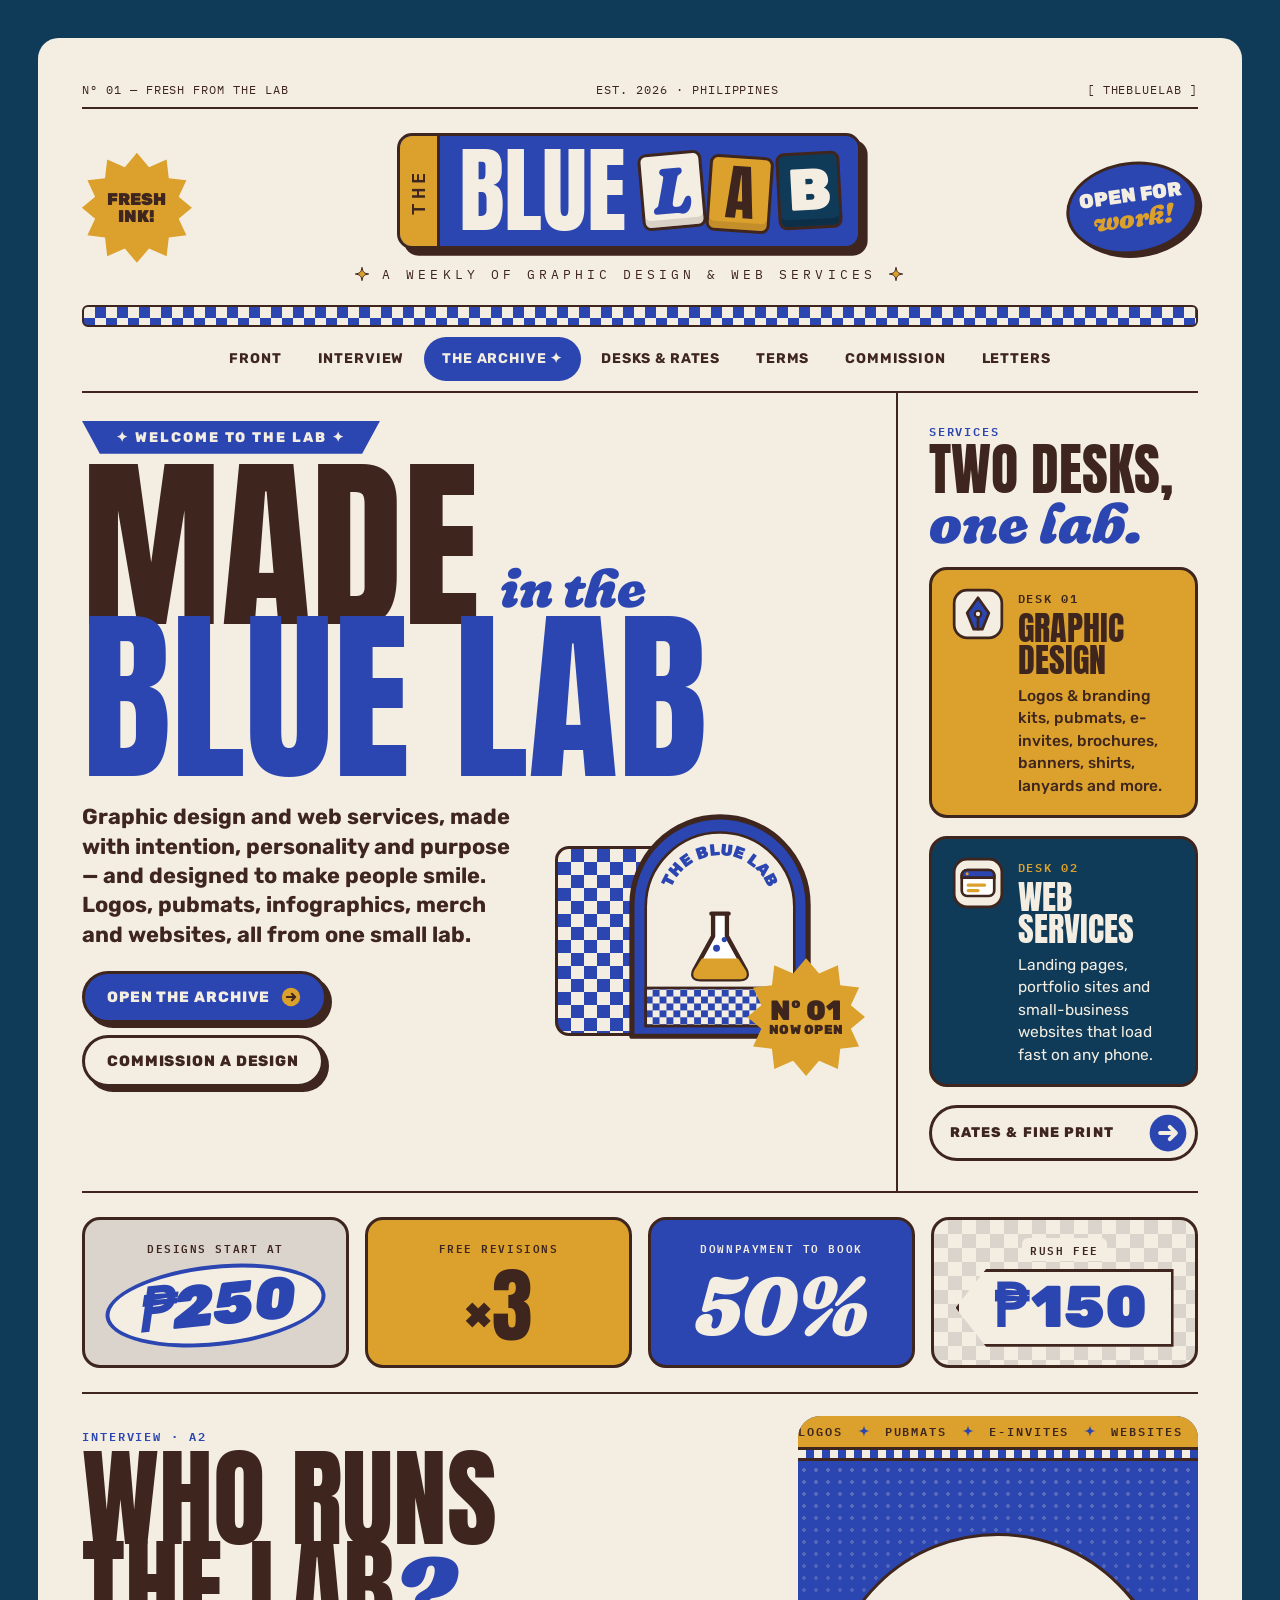
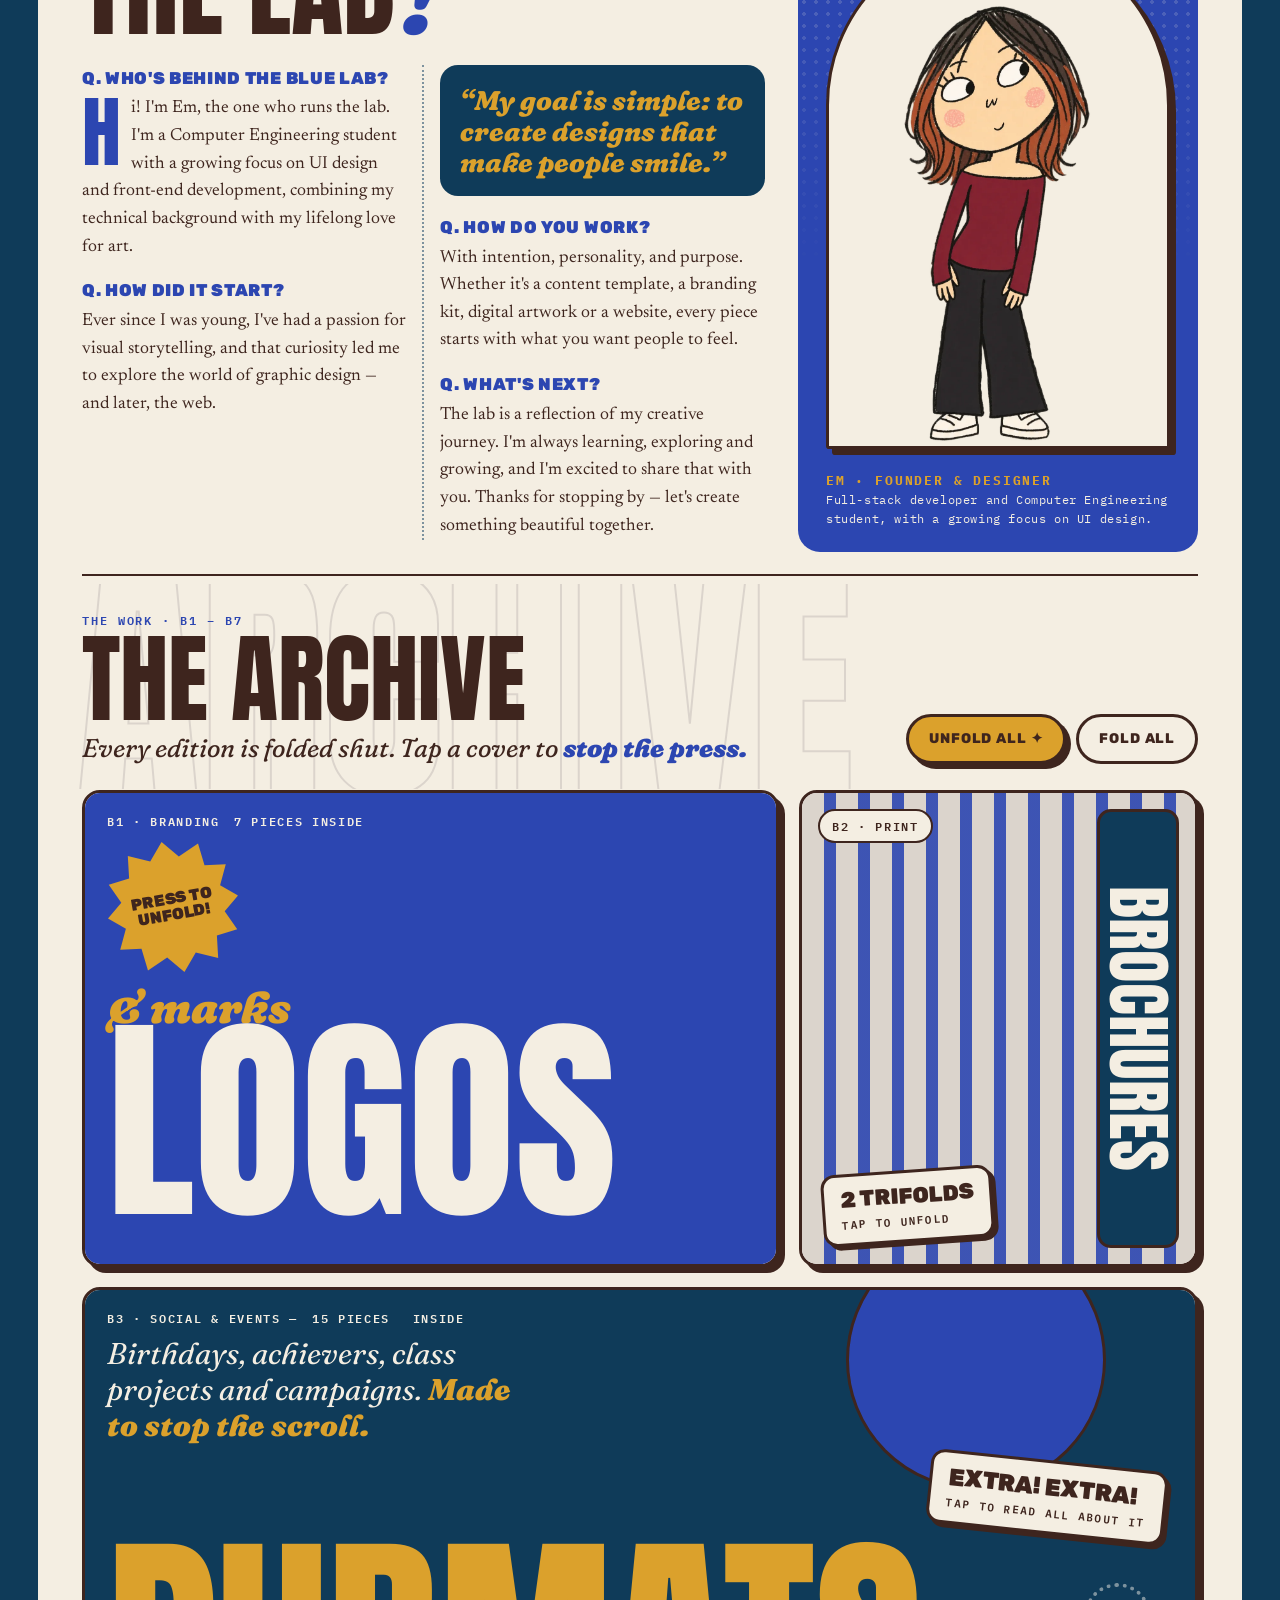
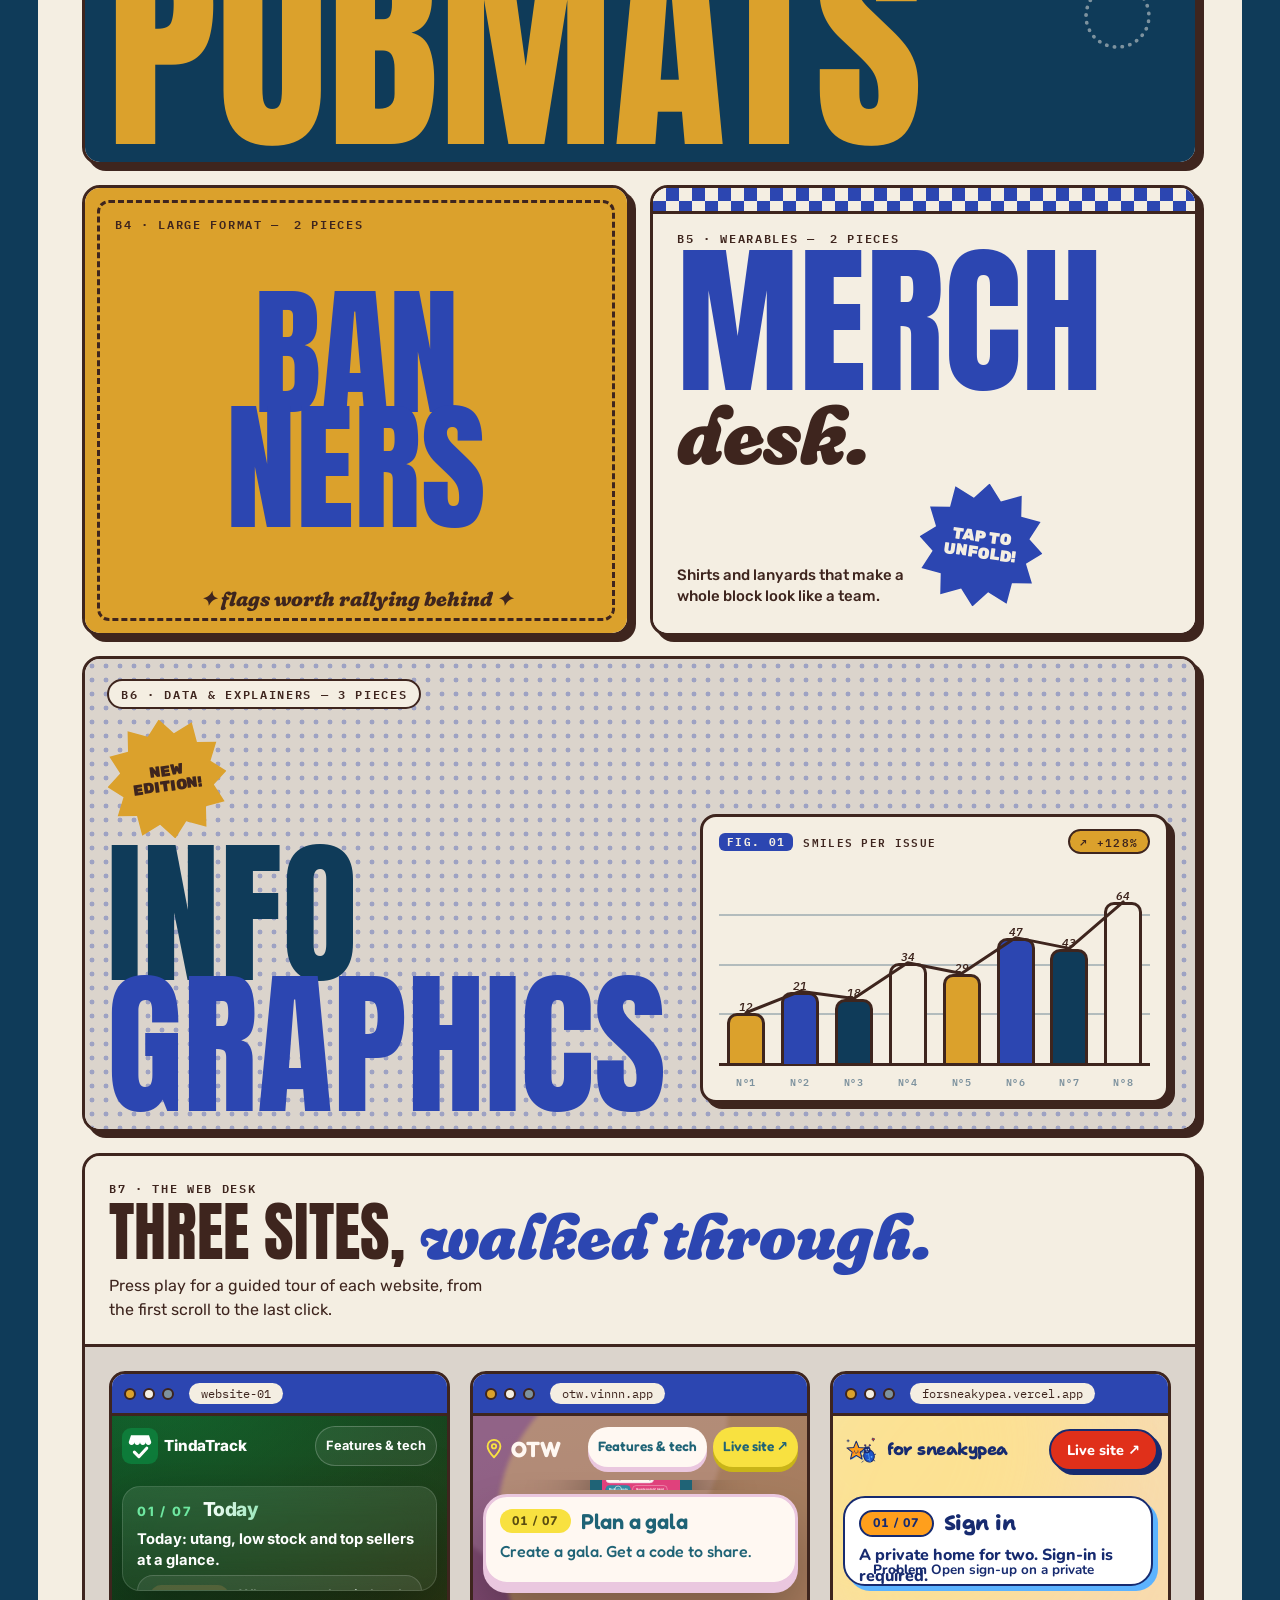
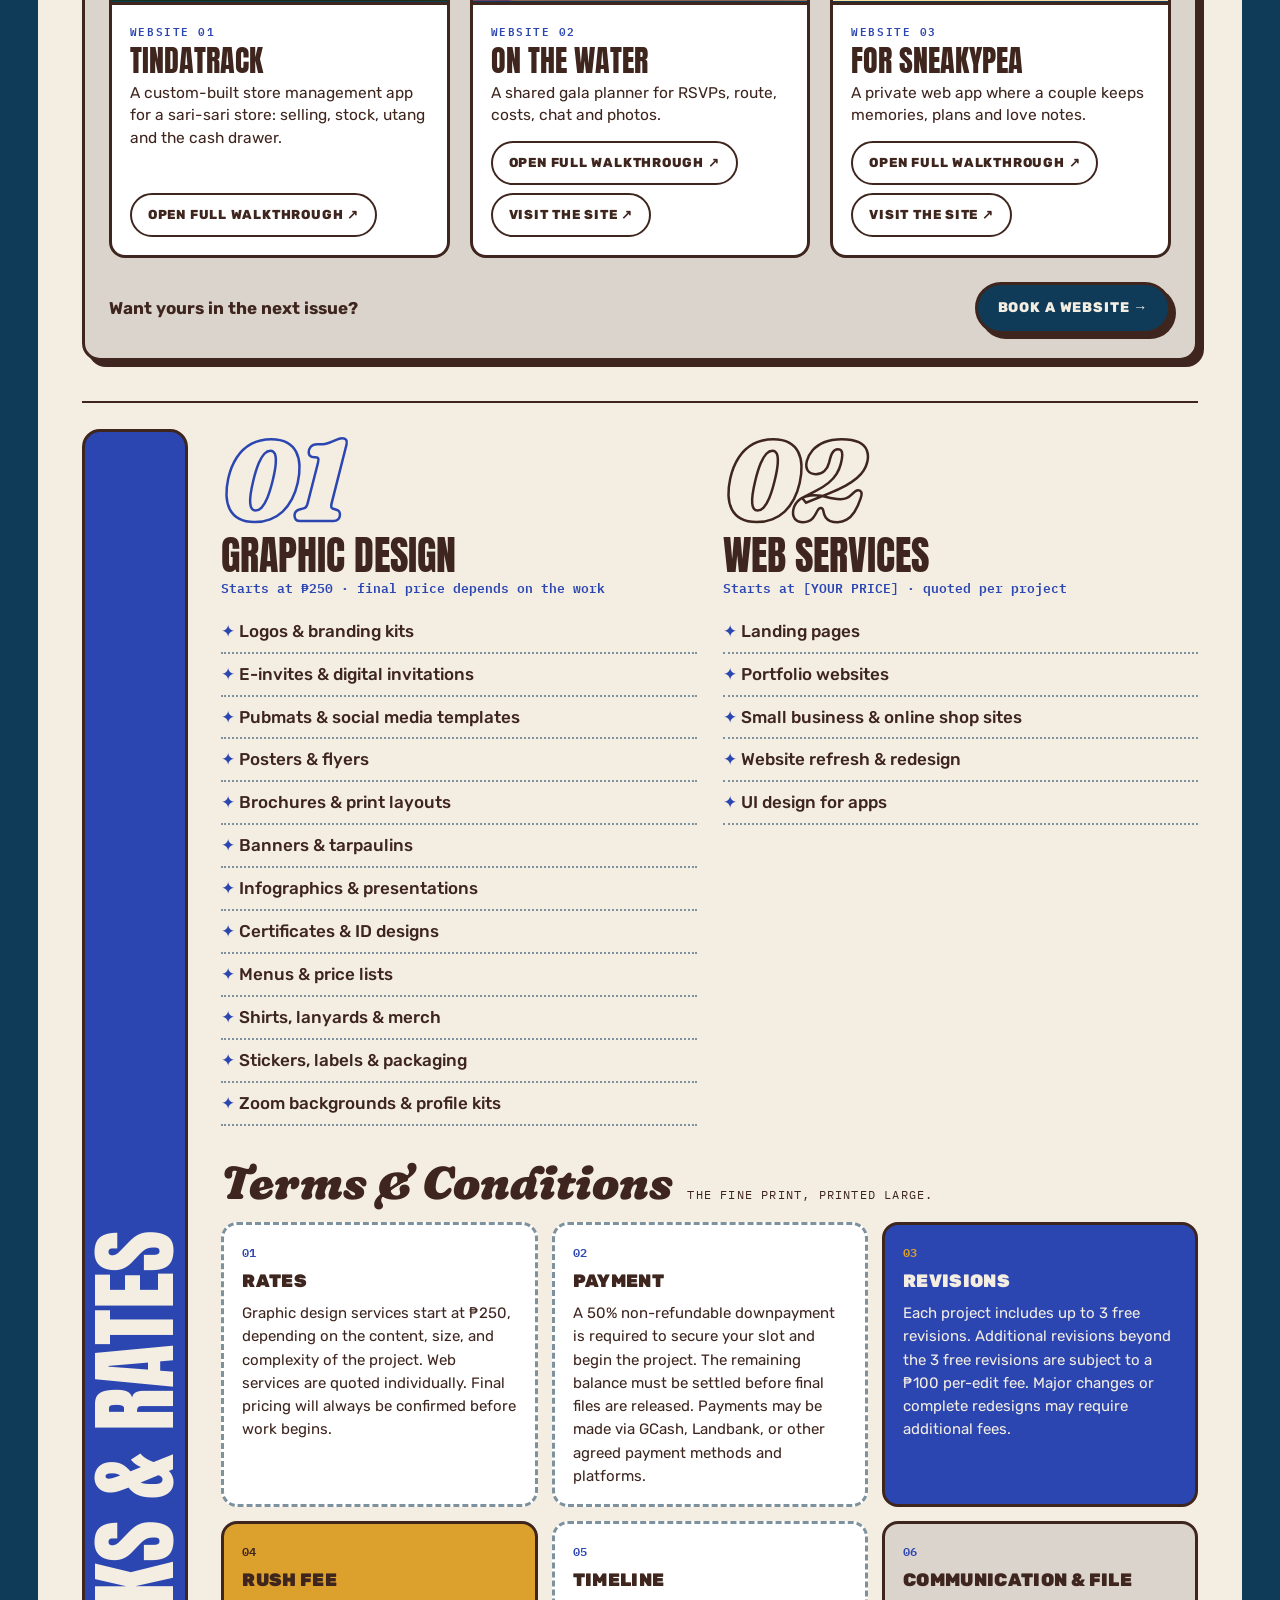
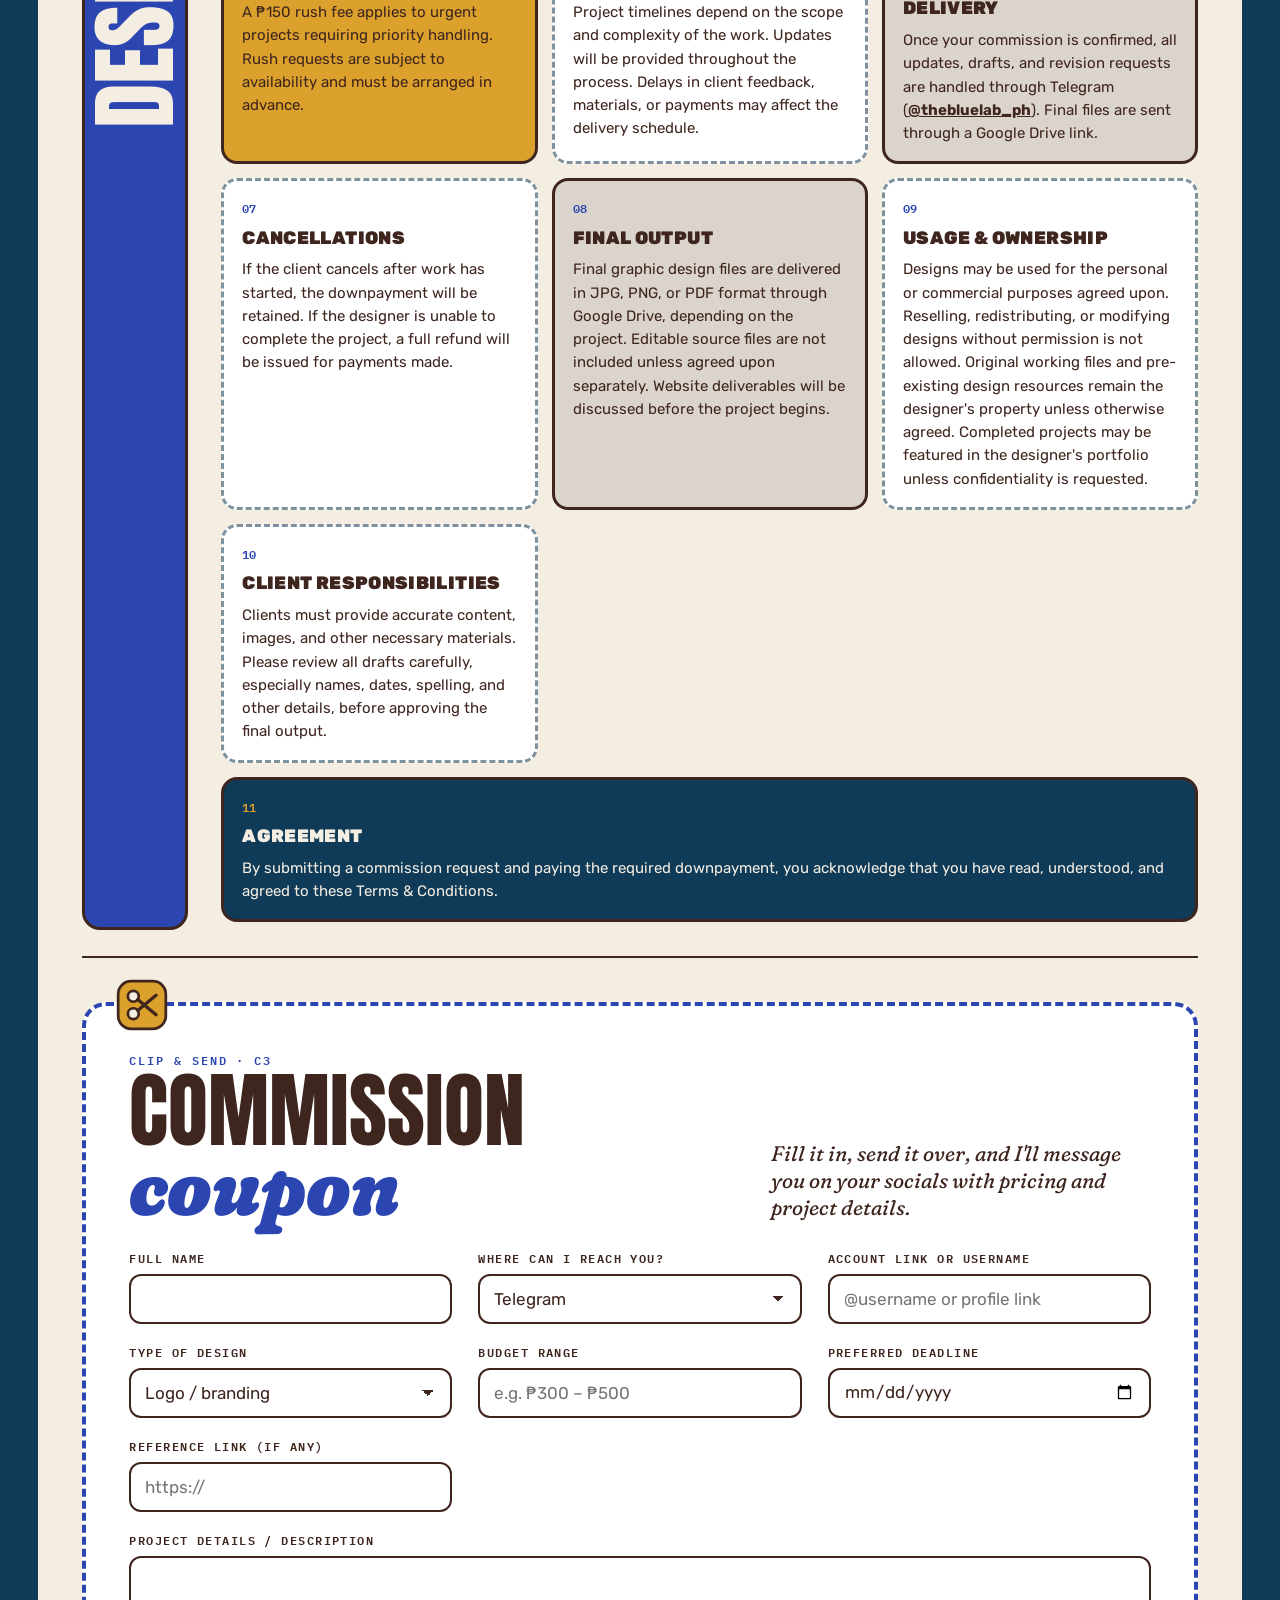
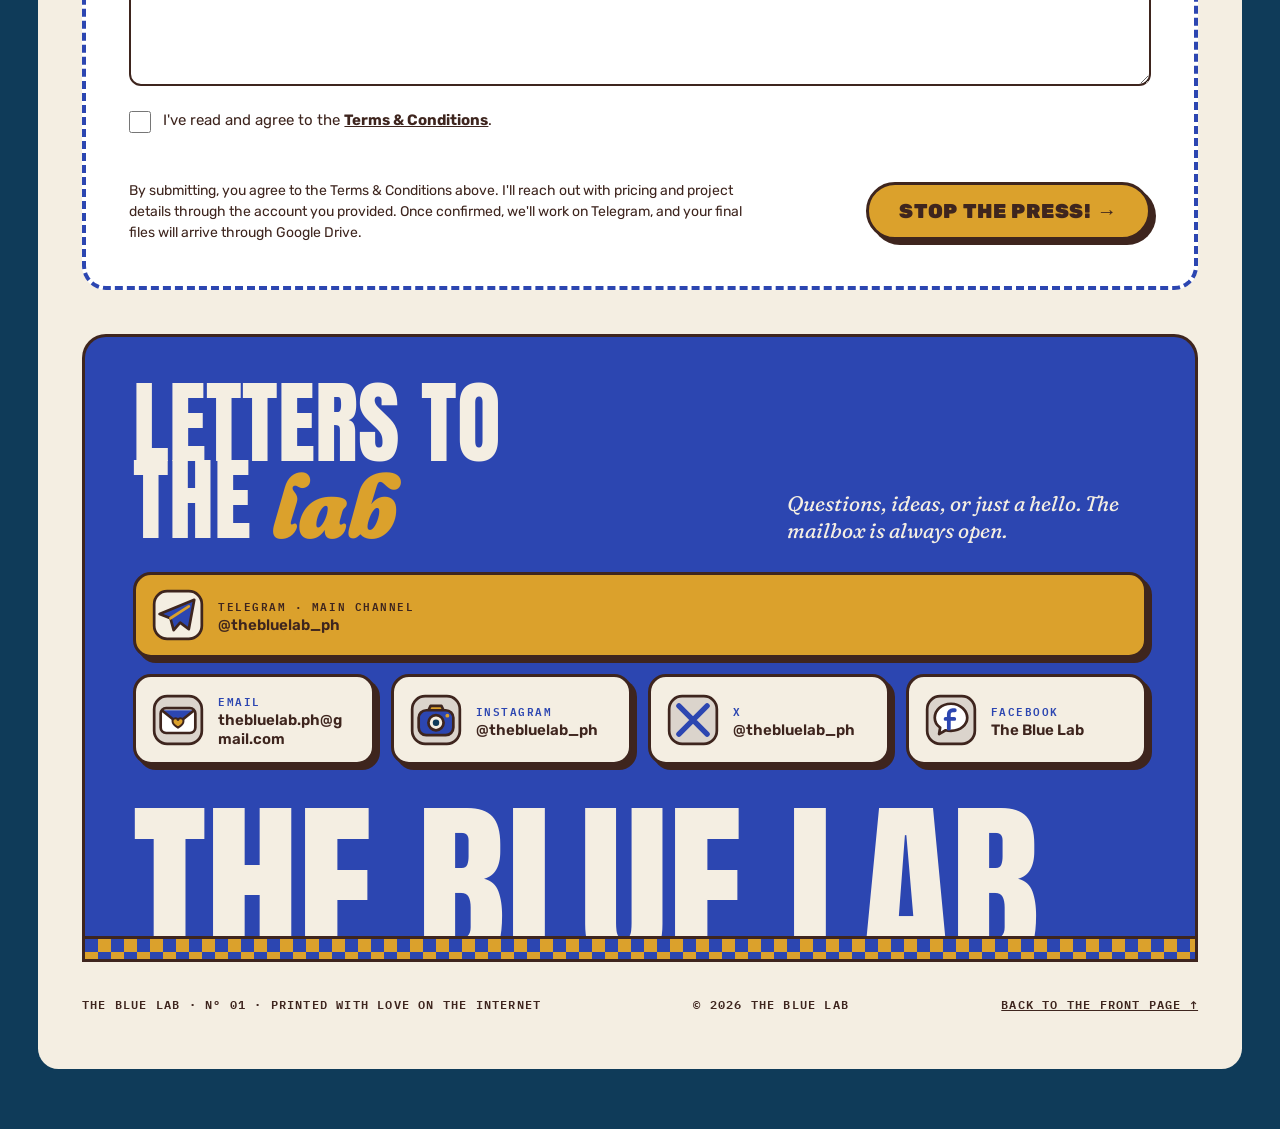
==== commit cc9e1701: "Replace real name with nickname, new founder illustration, Terms & Conditions, agreement checkbox, F" ====
--- a/index.html
+++ b/index.html
@@ -4,7 +4,7 @@
 <meta charset="utf-8">
 <meta name="viewport" content="width=device-width, initial-scale=1, viewport-fit=cover">
 <title>The Blue Lab — Graphic Design &amp; Web Services</title>
-<meta name="description" content="The Blue Lab by Merylle Marquez: logos, pubmats, brochures, infographics, merch and websites, made to make people smile.">
+<meta name="description" content="The Blue Lab by Em: logos, pubmats, brochures, infographics, merch and websites, made to make people smile.">
 <meta name="theme-color" content="#2c46b1">
 <meta property="og:title" content="The Blue Lab — Graphic Design &amp; Web Services">
 <meta property="og:description" content="Logos, pubmats, brochures, infographics, merch and websites, made to make people smile.">
@@ -63,6 +63,7 @@
     <a class="navlink" href="#editor" style="padding: 12px 16px; text-decoration: none">Interview</a>
     <a href="#archive" style="padding: 12px 18px; text-decoration: none; background: var(--blue); color: var(--paper); border-radius: 999px">The Archive ✦</a>
     <a class="navlink" href="#services" style="padding: 12px 16px; text-decoration: none">Desks &amp; Rates</a>
+    <a class="navlink" href="#terms" style="padding: 12px 16px; text-decoration: none">Terms</a>
     <a class="navlink" href="#coupon" style="padding: 12px 16px; text-decoration: none">Commission</a>
     <a class="navlink" href="#contact" style="padding: 12px 16px; text-decoration: none">Letters</a>
   </nav>
@@ -150,7 +151,7 @@
     <h2 style="margin: 0 0 24px; font-family: 'Anton', sans-serif; font-weight: 400; font-size: clamp(64px, 8.4vw, 132px); line-height: .84; text-transform: uppercase">Who runs<br>the lab<span class="soft" style="font-family: 'Fraunces', serif; font-style: italic; font-weight: 900; color: var(--blue)">?</span></h2>
     <div style="column-width: 270px; column-gap: 34px; column-rule: 2px dotted #7d929e; font-family: 'Newsreader', serif; font-size: 17.5px; line-height: 1.58">
       <p style="margin: 0 0 4px; font-family: 'Rubik', sans-serif; font-weight: 900; font-size: 17px; letter-spacing: .04em; text-transform: uppercase; color: var(--blue)">Q. Who's behind The Blue Lab?</p>
-      <p class="dropcap" style="margin: 0 0 16px">Hi! I'm Merylle Marquez. I'm a Computer Engineering student with a growing focus on UI design and front-end development, combining my technical background with my lifelong love for art.</p>
+      <p class="dropcap" style="margin: 0 0 16px">Hi! I'm Em, the one who runs the lab. I'm a Computer Engineering student with a growing focus on UI design and front-end development, combining my technical background with my lifelong love for art.</p>
       <p style="margin: 0 0 4px; font-family: 'Rubik', sans-serif; font-weight: 900; font-size: 17px; letter-spacing: .04em; text-transform: uppercase; color: var(--blue)">Q. How did it start?</p>
       <p style="margin: 0 0 16px">Ever since I was young, I've had a passion for visual storytelling, and that curiosity led me to explore the world of graphic design — and later, the web.</p>
       <div style="break-inside: avoid; margin: 6px 0 18px; background: #0f3b59; border-radius: 18px; padding: 20px 20px 18px">
@@ -168,29 +169,12 @@
       <div class="fx-dots"></div>
       <div class="fx-ticker"><div class="fx-track"><span>Logos</span><svg viewBox="0 0 48 48"><path d="M24 4 C26 18 30 22 44 24 C30 26 26 30 24 44 C22 30 18 26 4 24 C18 22 22 18 24 4Z" fill="var(--blue)"/></svg><span>Pubmats</span><svg viewBox="0 0 48 48"><path d="M24 4 C26 18 30 22 44 24 C30 26 26 30 24 44 C22 30 18 26 4 24 C18 22 22 18 24 4Z" fill="var(--blue)"/></svg><span>E-invites</span><svg viewBox="0 0 48 48"><path d="M24 4 C26 18 30 22 44 24 C30 26 26 30 24 44 C22 30 18 26 4 24 C18 22 22 18 24 4Z" fill="var(--blue)"/></svg><span>Websites</span><svg viewBox="0 0 48 48"><path d="M24 4 C26 18 30 22 44 24 C30 26 26 30 24 44 C22 30 18 26 4 24 C18 22 22 18 24 4Z" fill="var(--blue)"/></svg><span>Brochures</span><svg viewBox="0 0 48 48"><path d="M24 4 C26 18 30 22 44 24 C30 26 26 30 24 44 C22 30 18 26 4 24 C18 22 22 18 24 4Z" fill="var(--blue)"/></svg><span>UI design</span><svg viewBox="0 0 48 48"><path d="M24 4 C26 18 30 22 44 24 C30 26 26 30 24 44 C22 30 18 26 4 24 C18 22 22 18 24 4Z" fill="var(--blue)"/></svg><span>Merch</span><svg viewBox="0 0 48 48"><path d="M24 4 C26 18 30 22 44 24 C30 26 26 30 24 44 C22 30 18 26 4 24 C18 22 22 18 24 4Z" fill="var(--blue)"/></svg><span>Infographics</span><svg viewBox="0 0 48 48"><path d="M24 4 C26 18 30 22 44 24 C30 26 26 30 24 44 C22 30 18 26 4 24 C18 22 22 18 24 4Z" fill="var(--blue)"/></svg><span>Logos</span><svg viewBox="0 0 48 48"><path d="M24 4 C26 18 30 22 44 24 C30 26 26 30 24 44 C22 30 18 26 4 24 C18 22 22 18 24 4Z" fill="var(--blue)"/></svg><span>Pubmats</span><svg viewBox="0 0 48 48"><path d="M24 4 C26 18 30 22 44 24 C30 26 26 30 24 44 C22 30 18 26 4 24 C18 22 22 18 24 4Z" fill="var(--blue)"/></svg><span>E-invites</span><svg viewBox="0 0 48 48"><path d="M24 4 C26 18 30 22 44 24 C30 26 26 30 24 44 C22 30 18 26 4 24 C18 22 22 18 24 4Z" fill="var(--blue)"/></svg><span>Websites</span><svg viewBox="0 0 48 48"><path d="M24 4 C26 18 30 22 44 24 C30 26 26 30 24 44 C22 30 18 26 4 24 C18 22 22 18 24 4Z" fill="var(--blue)"/></svg><span>Brochures</span><svg viewBox="0 0 48 48"><path d="M24 4 C26 18 30 22 44 24 C30 26 26 30 24 44 C22 30 18 26 4 24 C18 22 22 18 24 4Z" fill="var(--blue)"/></svg><span>UI design</span><svg viewBox="0 0 48 48"><path d="M24 4 C26 18 30 22 44 24 C30 26 26 30 24 44 C22 30 18 26 4 24 C18 22 22 18 24 4Z" fill="var(--blue)"/></svg><span>Merch</span><svg viewBox="0 0 48 48"><path d="M24 4 C26 18 30 22 44 24 C30 26 26 30 24 44 C22 30 18 26 4 24 C18 22 22 18 24 4Z" fill="var(--blue)"/></svg><span>Infographics</span><svg viewBox="0 0 48 48"><path d="M24 4 C26 18 30 22 44 24 C30 26 26 30 24 44 C22 30 18 26 4 24 C18 22 22 18 24 4Z" fill="var(--blue)"/></svg></div></div>
       <div class="fx-checker"></div>
-      <div class="fx-element">
-        <span class="el-no">01</span>
-        <span class="el-sym">Mm</span>
-        <span class="el-name">Merylle Marquez</span>
-        <span class="el-role">Designer · Dev</span>
-      </div>
-      <svg class="fx-badge" viewBox="0 0 120 120">
-        <defs><path id="badgeArc" d="M60 60 m-43 0 a43 43 0 1 1 86 0 a43 43 0 1 1 -86 0"/></defs>
-        <circle cx="60" cy="60" r="57" fill="var(--gold)" stroke="#3e251e" stroke-width="3"/>
-        <g class="fx-ring"><text font-family="IBM Plex Mono, monospace" font-weight="600" font-size="10.5" fill="#3e251e"><textPath href="#badgeArc" textLength="262" lengthAdjust="spacing">THE BLUE LAB ✦ MADE TO MAKE PEOPLE SMILE ✦</textPath></text></g>
-        <circle cx="60" cy="60" r="28" fill="var(--paper)" stroke="#3e251e" stroke-width="3"/>
-        <path d="M54 47 H66 M55 47 V60 L45 78 Q43 84 50 84 H70 Q77 84 75 78 L65 60 V47" fill="#fff" stroke="#3e251e" stroke-width="3" stroke-linejoin="round" stroke-linecap="round"/>
-        <path d="M49 72 H71 L75 78 Q77 84 70 84 H50 Q43 84 45 78 Z" fill="var(--blue)"/>
-        <circle class="fx-bub" cx="58" cy="68" r="2.4" fill="var(--gold)"/><circle class="fx-bub fx-b2" cx="64" cy="64" r="1.8" fill="var(--gold)"/>
-      </svg>
-    </div>
-    <p aria-hidden="true" style="margin: 0; flex: none; writing-mode: vertical-rl; transform: rotate(180deg); font-family: 'Anton', sans-serif; font-size: clamp(72px, 8vw, 124px); line-height: .82; text-transform: uppercase; padding: 20px 6px 20px 14px">Merylle M.</p>
-    <figure style="flex: 1 1 auto; margin: 0; display: flex; flex-direction: column; justify-content: flex-end; padding: 26px 22px 22px 8px; min-width: 0">
-      <div style="position: relative; aspect-ratio: 2 / 3; background: var(--paper); border: 3px solid #3e251e; border-radius: 999px 999px 18px 18px; overflow: hidden; box-shadow: 6px 6px 0 #3e251e">
-        <img src="images/about/founder.webp" loading="lazy" decoding="async" alt="Portrait of Merylle Marquez" style="position: absolute; inset: 0; z-index: 1; width: 100%; height: 100%; object-fit: cover; object-position: 50% 0%">
-        <div style="position: absolute; left: 0; right: 0; bottom: 0; height: 36px; z-index: 2; border-top: 3px solid #3e251e; background: repeating-conic-gradient(var(--gold) 0 25%, var(--paper) 0 50%) 0 0 / 18px 18px"></div>
-      </div>
-      <figcaption style="margin-top: 24px; font-family: 'IBM Plex Mono', monospace; font-size: 12px; line-height: 1.55; letter-spacing: .05em"><strong style="display: block; font-size: 13px; letter-spacing: .14em; text-transform: uppercase; color: var(--gold)">Merylle Marquez · Full-stack developer</strong>Founder &amp; editor-in-chief. Full-stack developer and Computer Engineering student, with a growing focus on UI design.</figcaption>
+    </div>
+    <figure class="founder-figure">
+      <div class="founder-frame">
+        <img src="images/about/boss.webp" width="933" height="1400" loading="lazy" decoding="async" alt="Illustration of Em, founder of The Blue Lab">
+      </div>
+      <figcaption class="founder-cap"><strong>Em · Founder &amp; designer</strong>Full-stack developer and Computer Engineering student, with a growing focus on UI design.</figcaption>
     </figure>
   </aside>
 </section>
@@ -391,19 +375,24 @@
       </div>
     </div>
 
-    <div style="display: flex; align-items: baseline; gap: 14px; flex-wrap: wrap; margin-bottom: 14px">
-      <h3 class="soft" style="margin: 0; font-family: 'Fraunces', serif; font-style: italic; font-weight: 900; font-size: 46px; line-height: 1">Classifieds</h3>
-      <span style="font-family: 'IBM Plex Mono', monospace; font-size: 12px; letter-spacing: .1em; text-transform: uppercase">The fine print, printed large</span>
-    </div>
-    <div style="display: grid; grid-template-columns: repeat(auto-fit, minmax(min(210px, 100%), 1fr)); gap: 14px; font-size: 15px; line-height: 1.45">
-      <div style="border: 3px dashed #7d929e; border-radius: 16px; padding: 14px 16px; background: #ffffff"><p style="margin: 0 0 6px; font-family: 'Rubik', sans-serif; font-weight: 900; font-size: 19px; text-transform: uppercase">Rates</p><p style="margin: 0">Starts at ₱250 and goes up depending on what you need: content, size and complexity. Always confirmed before starting.</p></div>
-      <div style="border: 3px dashed #7d929e; border-radius: 16px; padding: 14px 16px; background: #ffffff"><p style="margin: 0 0 6px; font-family: 'Rubik', sans-serif; font-weight: 900; font-size: 19px; text-transform: uppercase">Payment</p><p style="margin: 0">A non-refundable 50% downpayment reserves your slot. The balance is due before final files are sent. Pay via GCash or Landbank. Other online payment options are available too, just ask.</p></div>
-      <div style="border: 3px solid #3e251e; border-radius: 16px; padding: 14px 16px; background: var(--blue); color: var(--paper)"><p style="margin: 0 0 6px; font-family: 'Rubik', sans-serif; font-weight: 900; font-size: 19px; text-transform: uppercase">Revisions</p><p style="margin: 0">Up to 3 free revisions. Extra revisions are ₱100 per edit.</p></div>
-      <div style="border: 3px solid #3e251e; border-radius: 16px; padding: 14px 16px; background: var(--gold)"><p style="margin: 0 0 6px; font-family: 'Rubik', sans-serif; font-weight: 900; font-size: 19px; text-transform: uppercase">Rush fee · ₱150</p><p style="margin: 0; font-weight: 500">For urgent projects. Let me know in advance if you need it rushed.</p></div>
-      <div style="border: 3px dashed #7d929e; border-radius: 16px; padding: 14px 16px; background: #ffffff"><p style="margin: 0 0 6px; font-family: 'Rubik', sans-serif; font-weight: 900; font-size: 19px; text-transform: uppercase">Timeline</p><p style="margin: 0">Depends on the project. You'll get updates throughout the process.</p></div>
-      <div style="border: 3px dashed #7d929e; border-radius: 16px; padding: 14px 16px; background: #ffffff"><p style="margin: 0 0 6px; font-family: 'Rubik', sans-serif; font-weight: 900; font-size: 19px; text-transform: uppercase">Cancellations</p><p style="margin: 0">Cancel after the project starts and the downpayment stays. If I cancel, you get a full refund.</p></div>
-      <div style="border: 3px solid #3e251e; border-radius: 16px; padding: 14px 16px; background: #dbd4cc"><p style="margin: 0 0 6px; font-family: 'Rubik', sans-serif; font-weight: 900; font-size: 19px; text-transform: uppercase">Final output</p><p style="margin: 0; font-weight: 500">JPG, PNG or PDF, sent after full payment.</p></div>
-      <div style="border: 3px dashed #7d929e; border-radius: 16px; padding: 14px 16px; background: #ffffff"><p style="margin: 0 0 6px; font-family: 'Rubik', sans-serif; font-weight: 900; font-size: 19px; text-transform: uppercase">Usage</p><p style="margin: 0">For personal or agreed-upon use only. No reselling or editing without permission.</p></div>
+    <div id="terms" class="terms">
+      <div class="terms-head">
+        <h3 class="soft terms-title">Terms &amp; Conditions</h3>
+        <span class="terms-sub">The fine print, printed large.</span>
+      </div>
+      <ol class="terms-grid">
+        <li class="term"><span class="term-no">01</span><h4>Rates</h4><p>Graphic design services start at ₱250, depending on the content, size, and complexity of the project. Web services are quoted individually. Final pricing will always be confirmed before work begins.</p></li>
+        <li class="term"><span class="term-no">02</span><h4>Payment</h4><p>A 50% non-refundable downpayment is required to secure your slot and begin the project. The remaining balance must be settled before final files are released. Payments may be made via GCash, Landbank, or other agreed payment methods and platforms.</p></li>
+        <li class="term term--blue"><span class="term-no">03</span><h4>Revisions</h4><p>Each project includes up to 3 free revisions. Additional revisions beyond the 3 free revisions are subject to a ₱100 per-edit fee. Major changes or complete redesigns may require additional fees.</p></li>
+        <li class="term term--gold"><span class="term-no">04</span><h4>Rush fee</h4><p>A ₱150 rush fee applies to urgent projects requiring priority handling. Rush requests are subject to availability and must be arranged in advance.</p></li>
+        <li class="term"><span class="term-no">05</span><h4>Timeline</h4><p>Project timelines depend on the scope and complexity of the work. Updates will be provided throughout the process. Delays in client feedback, materials, or payments may affect the delivery schedule.</p></li>
+        <li class="term term--dust"><span class="term-no">06</span><h4>Communication &amp; file delivery</h4><p>Once your commission is confirmed, all updates, drafts, and revision requests are handled through Telegram (<a href="https://t.me/thebluelab_ph" target="_blank" rel="noopener">@thebluelab_ph</a>). Final files are sent through a Google Drive link.</p></li>
+        <li class="term"><span class="term-no">07</span><h4>Cancellations</h4><p>If the client cancels after work has started, the downpayment will be retained. If the designer is unable to complete the project, a full refund will be issued for payments made.</p></li>
+        <li class="term term--dust"><span class="term-no">08</span><h4>Final output</h4><p>Final graphic design files are delivered in JPG, PNG, or PDF format through Google Drive, depending on the project. Editable source files are not included unless agreed upon separately. Website deliverables will be discussed before the project begins.</p></li>
+        <li class="term"><span class="term-no">09</span><h4>Usage &amp; ownership</h4><p>Designs may be used for the personal or commercial purposes agreed upon. Reselling, redistributing, or modifying designs without permission is not allowed. Original working files and pre-existing design resources remain the designer's property unless otherwise agreed. Completed projects may be featured in the designer's portfolio unless confidentiality is requested.</p></li>
+        <li class="term"><span class="term-no">10</span><h4>Client responsibilities</h4><p>Clients must provide accurate content, images, and other necessary materials. Please review all drafts carefully, especially names, dates, spelling, and other details, before approving the final output.</p></li>
+        <li class="term term--navy term--wide"><span class="term-no">11</span><h4>Agreement</h4><p>By submitting a commission request and paying the required downpayment, you acknowledge that you have read, understood, and agreed to these Terms &amp; Conditions.</p></li>
+      </ol>
     </div>
   </div>
 </section>
@@ -424,7 +413,7 @@
       <div style="display: grid; grid-template-columns: repeat(auto-fit, minmax(min(260px, 100%), 1fr)); gap: 18px 26px">
         <div class="field"><label for="f-name" style="display: block; margin-bottom: 6px; font-family: 'IBM Plex Mono', monospace; font-size: 12px; font-weight: 600; letter-spacing: .12em; text-transform: uppercase">Full name</label><input id="f-name" name="name" required type="text" autocomplete="name"></div>
         <div class="field"><label for="f-platform" style="display: block; margin-bottom: 6px; font-family: 'IBM Plex Mono', monospace; font-size: 12px; font-weight: 600; letter-spacing: .12em; text-transform: uppercase">Where can I reach you?</label>
-          <select id="f-platform" name="social_platform" required><option>Instagram</option><option>Facebook</option><option>TikTok</option><option>X / Twitter</option><option>Telegram</option><option>Other</option></select></div>
+          <select id="f-platform" name="social_platform" required><option selected>Telegram</option><option>Instagram</option><option>Facebook</option><option>TikTok</option><option>X / Twitter</option><option>Other</option></select></div>
         <div class="field"><label for="f-social" style="display: block; margin-bottom: 6px; font-family: 'IBM Plex Mono', monospace; font-size: 12px; font-weight: 600; letter-spacing: .12em; text-transform: uppercase">Account link or username</label><input id="f-social" name="social_account" required type="text" placeholder="@username or profile link" autocomplete="off"></div>
         <div class="field"><label for="f-type" style="display: block; margin-bottom: 6px; font-family: 'IBM Plex Mono', monospace; font-size: 12px; font-weight: 600; letter-spacing: .12em; text-transform: uppercase">Type of design</label>
           <select id="f-type" name="design_type"><option>Logo / branding</option><option>E-invite</option><option>Pubmat / social media template</option><option>Poster / flyer</option><option>Infographic / presentation</option><option>Certificate / ID</option><option>Menu / price list</option><option>Sticker / label / packaging</option><option>Brochure</option><option>Banner / tarpaulin</option><option>Shirt / merch</option><option>Lanyard</option><option>Website</option><option>Something else</option></select></div>
@@ -434,8 +423,9 @@
         <div class="field" style="grid-column: 1 / -1"><label for="f-details" style="display: block; margin-bottom: 6px; font-family: 'IBM Plex Mono', monospace; font-size: 12px; font-weight: 600; letter-spacing: .12em; text-transform: uppercase">Project details / description</label><textarea id="f-details" name="details" required></textarea></div>
       </div>
       <input type="hidden" name="ticket_code" id="f-ticket">
+      <label class="agree"><input type="checkbox" name="agreed_to_terms" value="Yes" required><span>I've read and agree to the <a href="#terms">Terms &amp; Conditions</a>.</span></label>
       <div style="display: flex; flex-wrap: wrap; align-items: center; justify-content: space-between; gap: 16px; margin-top: 26px">
-        <p style="margin: 0; max-width: 620px; font-size: 14px; line-height: 1.5">By submitting, you agree to the classifieds above. I'll reach out through the social account you provided with pricing and project details, so please keep an eye on your messages and message requests.</p>
+        <p style="margin: 0; max-width: 620px; font-size: 14px; line-height: 1.5">By submitting, you agree to the Terms &amp; Conditions above. I'll reach out with pricing and project details through the account you provided. Once confirmed, we'll work on Telegram, and your final files will arrive through Google Drive.</p>
         <p id="coupon-error" hidden style="margin: 0; flex-basis: 100%; font-weight: 700; color: #a3361a">Hmm, that didn't send. Please try again, or email thebluelab.ph@gmail.com directly.</p>
         <button class="lift cta-submit" type="submit" style="min-height: 58px; padding: 0 30px; border: 3px solid #3e251e; border-radius: 999px; background: var(--gold); color: #3e251e; font-family: 'Rubik', sans-serif; font-weight: 900; font-size: 20px; letter-spacing: .04em; text-transform: uppercase; cursor: pointer; box-shadow: 5px 5px 0 #3e251e">Stop the press! →</button>
       </div>
@@ -459,6 +449,9 @@
     <p class="soft" style="margin: 0; max-width: 360px; font-family: 'Fraunces', serif; font-style: italic; font-size: 21px; line-height: 1.3">Questions, ideas, or just a hello. The mailbox is always open.</p>
   </div>
   <div style="display: grid; grid-template-columns: repeat(auto-fit, minmax(min(240px, 100%), 1fr)); gap: 16px">
+    <a class="lift" href="https://t.me/thebluelab_ph" target="_blank" rel="noopener" style="grid-column: 1 / -1; display: flex; align-items: center; gap: 14px; min-height: 84px; padding: 14px 16px; background: var(--gold); color: #3e251e; border: 3px solid #3e251e; border-radius: 18px; box-shadow: 5px 5px 0 #3e251e; text-decoration: none">
+      <svg aria-hidden="true" width="52" height="52" viewBox="0 0 48 48" style="flex: none"><rect x="2" y="2" width="44" height="44" rx="12" fill="var(--paper)" stroke="#3e251e" stroke-width="2.5"/><path d="M39 10 L7 23 L17 27 L20 38 L26 31 L34 37 Z" fill="var(--blue)" stroke="#3e251e" stroke-width="2.5" stroke-linejoin="round"/><path d="M17 27 L34 16" fill="none" stroke="var(--gold)" stroke-width="2.5" stroke-linecap="round"/></svg>
+      <span><span style="display: block; font-family: 'IBM Plex Mono', monospace; font-size: 11px; font-weight: 600; letter-spacing: .14em; text-transform: uppercase">Telegram · main channel</span><span style="font-weight: 600; font-size: 15px">@thebluelab_ph</span></span></a>
     <a class="lift" href="mailto:thebluelab.ph@gmail.com" style="display: flex; align-items: center; gap: 14px; min-height: 84px; padding: 14px 16px; background: var(--paper); color: #3e251e; border: 3px solid #3e251e; border-radius: 18px; box-shadow: 5px 5px 0 #3e251e; text-decoration: none">
       <svg aria-hidden="true" width="52" height="52" viewBox="0 0 48 48" style="flex: none"><rect x="2" y="2" width="44" height="44" rx="12" fill="#dbd4cc" stroke="#3e251e" stroke-width="2.5"/><rect x="8" y="13" width="32" height="23" rx="5" fill="#ffffff" stroke="#3e251e" stroke-width="2.5"/><path d="M9 15 L24 27 L39 15" fill="var(--blue)" stroke="#3e251e" stroke-width="2.5" stroke-linejoin="round"/><path d="M24 31 c-3-2-5-3.5-5-5.5 a2.4 2.4 0 0 1 5-1 a2.4 2.4 0 0 1 5 1 c0 2-2 3.5-5 5.5z" fill="var(--gold)" stroke="#3e251e" stroke-width="1.8"/></svg>
       <span style="min-width: 0"><span style="display: block; font-family: 'IBM Plex Mono', monospace; font-size: 11px; font-weight: 600; letter-spacing: .14em; text-transform: uppercase; color: var(--blue)">Email</span><span style="font-weight: 600; font-size: 15px; overflow-wrap: anywhere">thebluelab.ph@gmail.com</span></span></a>
@@ -468,9 +461,9 @@
     <a class="lift" href="https://x.com/thebluelab_ph" target="_blank" rel="noopener" style="display: flex; align-items: center; gap: 14px; min-height: 84px; padding: 14px 16px; background: var(--paper); color: #3e251e; border: 3px solid #3e251e; border-radius: 18px; box-shadow: 5px 5px 0 #3e251e; text-decoration: none">
       <svg aria-hidden="true" width="52" height="52" viewBox="0 0 48 48" style="flex: none"><rect x="2" y="2" width="44" height="44" rx="12" fill="#dbd4cc" stroke="#3e251e" stroke-width="2.5"/><path d="M11 11 L37 37 M37 11 L11 37" fill="none" stroke="var(--blue)" stroke-width="5" stroke-linecap="round"/></svg>
       <span><span style="display: block; font-family: 'IBM Plex Mono', monospace; font-size: 11px; font-weight: 600; letter-spacing: .14em; text-transform: uppercase; color: var(--blue)">X</span><span style="font-weight: 600; font-size: 15px">@thebluelab_ph</span></span></a>
-    <a class="lift" href="https://t.me/thebluelab_ph" target="_blank" rel="noopener" style="display: flex; align-items: center; gap: 14px; min-height: 84px; padding: 14px 16px; background: var(--gold); color: #3e251e; border: 3px solid #3e251e; border-radius: 18px; box-shadow: 5px 5px 0 #3e251e; text-decoration: none">
-      <svg aria-hidden="true" width="52" height="52" viewBox="0 0 48 48" style="flex: none"><rect x="2" y="2" width="44" height="44" rx="12" fill="var(--paper)" stroke="#3e251e" stroke-width="2.5"/><path d="M39 10 L7 23 L17 27 L20 38 L26 31 L34 37 Z" fill="var(--blue)" stroke="#3e251e" stroke-width="2.5" stroke-linejoin="round"/><path d="M17 27 L34 16" fill="none" stroke="var(--gold)" stroke-width="2.5" stroke-linecap="round"/></svg>
-      <span><span style="display: block; font-family: 'IBM Plex Mono', monospace; font-size: 11px; font-weight: 600; letter-spacing: .14em; text-transform: uppercase">Telegram</span><span style="font-weight: 600; font-size: 15px">@thebluelab_ph</span></span></a>
+    <a class="lift" href="https://www.facebook.com/share/1MQ7RkR9Md/" target="_blank" rel="noopener" style="display: flex; align-items: center; gap: 14px; min-height: 84px; padding: 14px 16px; background: var(--paper); color: #3e251e; border: 3px solid #3e251e; border-radius: 18px; box-shadow: 5px 5px 0 #3e251e; text-decoration: none">
+      <svg aria-hidden="true" width="52" height="52" viewBox="0 0 48 48" style="flex: none"><rect x="2" y="2" width="44" height="44" rx="12" fill="#dbd4cc" stroke="#3e251e" stroke-width="2.5"/><path d="M24 9 c-9 0-15 6-15 13 c0 4 2 7 5 9 l-1 6 l6-3.5 c1.6.4 3.2.5 5 .5 c9 0 15-6 15-12 S33 9 24 9z" fill="#ffffff" stroke="#3e251e" stroke-width="2.5" stroke-linejoin="round"/><path d="M27.5 15 h-2 a3.5 3.5 0 0 0-3.5 3.5 V32 M19 23 h8" fill="none" stroke="var(--blue)" stroke-width="3.5" stroke-linecap="round"/></svg>
+      <span><span style="display: block; font-family: 'IBM Plex Mono', monospace; font-size: 11px; font-weight: 600; letter-spacing: .14em; text-transform: uppercase; color: var(--blue)">Facebook</span><span style="font-weight: 600; font-size: 15px">The Blue Lab</span></span></a>
   </div>
   <p aria-hidden="true" class="mega">The Blue Lab</p>
 </section>
--- a/css/responsive.css
+++ b/css/responsive.css
@@ -156,18 +156,40 @@
 .fx-track{display:flex;align-items:center;gap:14px;flex:none;padding-right:14px;white-space:nowrap;font-family:'IBM Plex Mono',monospace;font-size:12px;font-weight:600;letter-spacing:.16em;text-transform:uppercase;color:#3e251e;animation:ticker 26s linear infinite}
 .fx-track svg{width:14px;height:14px;flex:none}
 .fx-checker{top:34px;left:0;right:0;height:11px;border-bottom:3px solid #3e251e;background:repeating-conic-gradient(var(--blue) 0 25%,var(--paper) 0 50%) 0 0/16px 16px}
-.fx-element{top:68px;left:clamp(14px,6%,30px);width:108px;padding:6px 8px 7px;display:flex;flex-direction:column;align-items:flex-start;background:var(--paper);color:#3e251e;border:3px solid #3e251e;border-radius:12px;box-shadow:4px 4px 0 #3e251e;transform:rotate(-4deg);animation:fxbob 6s ease-in-out infinite}
-.el-no{font-family:'IBM Plex Mono',monospace;font-size:10px;font-weight:600}
-.el-sym{font-family:'Anton',sans-serif;font-size:44px;line-height:1;color:var(--blue)}
-.el-name{font-family:'IBM Plex Mono',monospace;font-size:8.5px;font-weight:600;letter-spacing:.06em;text-transform:uppercase}
-.el-role{margin-top:2px;font-family:'IBM Plex Mono',monospace;font-size:8.5px;letter-spacing:.06em;text-transform:uppercase;color:#7d929e}
-.fx-badge{top:58px;right:clamp(14px,6%,34px);width:112px;height:112px;filter:drop-shadow(4px 4px 0 #3e251e);animation:fxbob 7s ease-in-out -3s infinite}
-.fx-ring{transform-box:fill-box;transform-origin:center;animation:fxspin 22s linear infinite}
-.fx-bub{animation:bubble 2.8s ease-in infinite}
-.fx-b2{animation-delay:-1.4s}
 @keyframes ticker{to{transform:translateX(-50%)}}
-@keyframes fxspin{to{transform:rotate(360deg)}}
-@keyframes fxbob{0%,100%{translate:0 0}50%{translate:0 -6px}}
-@keyframes bubble{0%{transform:translateY(8px);opacity:0}25%{opacity:1}100%{transform:translateY(-12px);opacity:0}}
-@media (max-width:700px){#editor aside > figure{padding-top:150px !important}}
-@media (prefers-reduced-motion:reduce){.fx-track,.fx-ring,.fx-element,.fx-badge,.fx-bub{animation:none}}
+@media (prefers-reduced-motion:reduce){.fx-track{animation:none}}
+
+/* ---- founder illustration ---- */
+.founder-figure{position:relative;z-index:1;flex:1 1 auto;min-width:0;margin:0;display:flex;flex-direction:column;justify-content:flex-end;align-items:center;padding:64px clamp(16px,4vw,28px) 24px}
+.founder-frame{position:relative;width:min(100%,380px);aspect-ratio:2/3;background:var(--paper);border:3px solid #3e251e;border-radius:999px 999px 18px 18px;overflow:hidden;box-shadow:6px 6px 0 #3e251e}
+.founder-frame img{position:absolute;inset:0;width:100%;height:100%;object-fit:contain;object-position:50% 100%;padding:10% 6% 0}
+.founder-cap{align-self:stretch;margin-top:22px;font-family:'IBM Plex Mono',monospace;font-size:12px;line-height:1.55;letter-spacing:.05em}
+.founder-cap strong{display:block;font-size:13px;letter-spacing:.14em;text-transform:uppercase;color:var(--gold)}
+@media (max-width:700px){.founder-figure{padding-top:58px}.founder-frame{width:min(80%,320px)}}
+@media (max-width:360px){.founder-frame{width:88%}}
+
+/* ---- terms & conditions ---- */
+.terms{margin-top:8px;scroll-margin-top:24px}
+.terms-head{display:flex;flex-wrap:wrap;align-items:baseline;gap:6px 14px;margin-bottom:16px}
+.terms-title{margin:0;font-family:'Fraunces',serif;font-style:italic;font-weight:900;font-size:clamp(34px,6vw,46px);line-height:1}
+.terms-sub{font-family:'IBM Plex Mono',monospace;font-size:12px;letter-spacing:.1em;text-transform:uppercase}
+.terms-grid{list-style:none;margin:0;padding:0;display:grid;grid-template-columns:repeat(auto-fit,minmax(min(280px,100%),1fr));gap:14px}
+.term{min-width:0;background:#fff;border:3px dashed #7d929e;border-radius:16px;padding:16px 18px;font-size:15px;line-height:1.55;overflow-wrap:anywhere}
+.term h4{margin:4px 0 6px;font-family:'Rubik',sans-serif;font-weight:900;font-size:18px;letter-spacing:.02em;text-transform:uppercase}
+.term p{margin:0}
+.term a{color:inherit;font-weight:700}
+.term-no{font-family:'IBM Plex Mono',monospace;font-size:12px;font-weight:600;color:var(--blue)}
+.term--blue{background:var(--blue);color:var(--paper);border:3px solid #3e251e}
+.term--blue .term-no{color:var(--gold)}
+.term--gold{background:var(--gold);border:3px solid #3e251e}
+.term--gold .term-no{color:#3e251e}
+.term--dust{background:#dbd4cc;border:3px solid #3e251e}
+.term--navy{background:#0f3b59;color:var(--paper);border:3px solid #3e251e}
+.term--navy .term-no{color:var(--gold)}
+.term--wide{grid-column:1/-1}
+@media (max-width:420px){.term{padding:14px;font-size:14.5px}}
+
+/* ---- agreement checkbox ---- */
+.agree{display:flex;align-items:flex-start;min-height:44px;gap:12px;margin-top:20px;font-size:15px;line-height:1.45;cursor:pointer}
+.agree input{flex:none;width:22px;height:22px;margin:1px 0 0;accent-color:var(--blue)}
+.agree a{font-weight:700}
